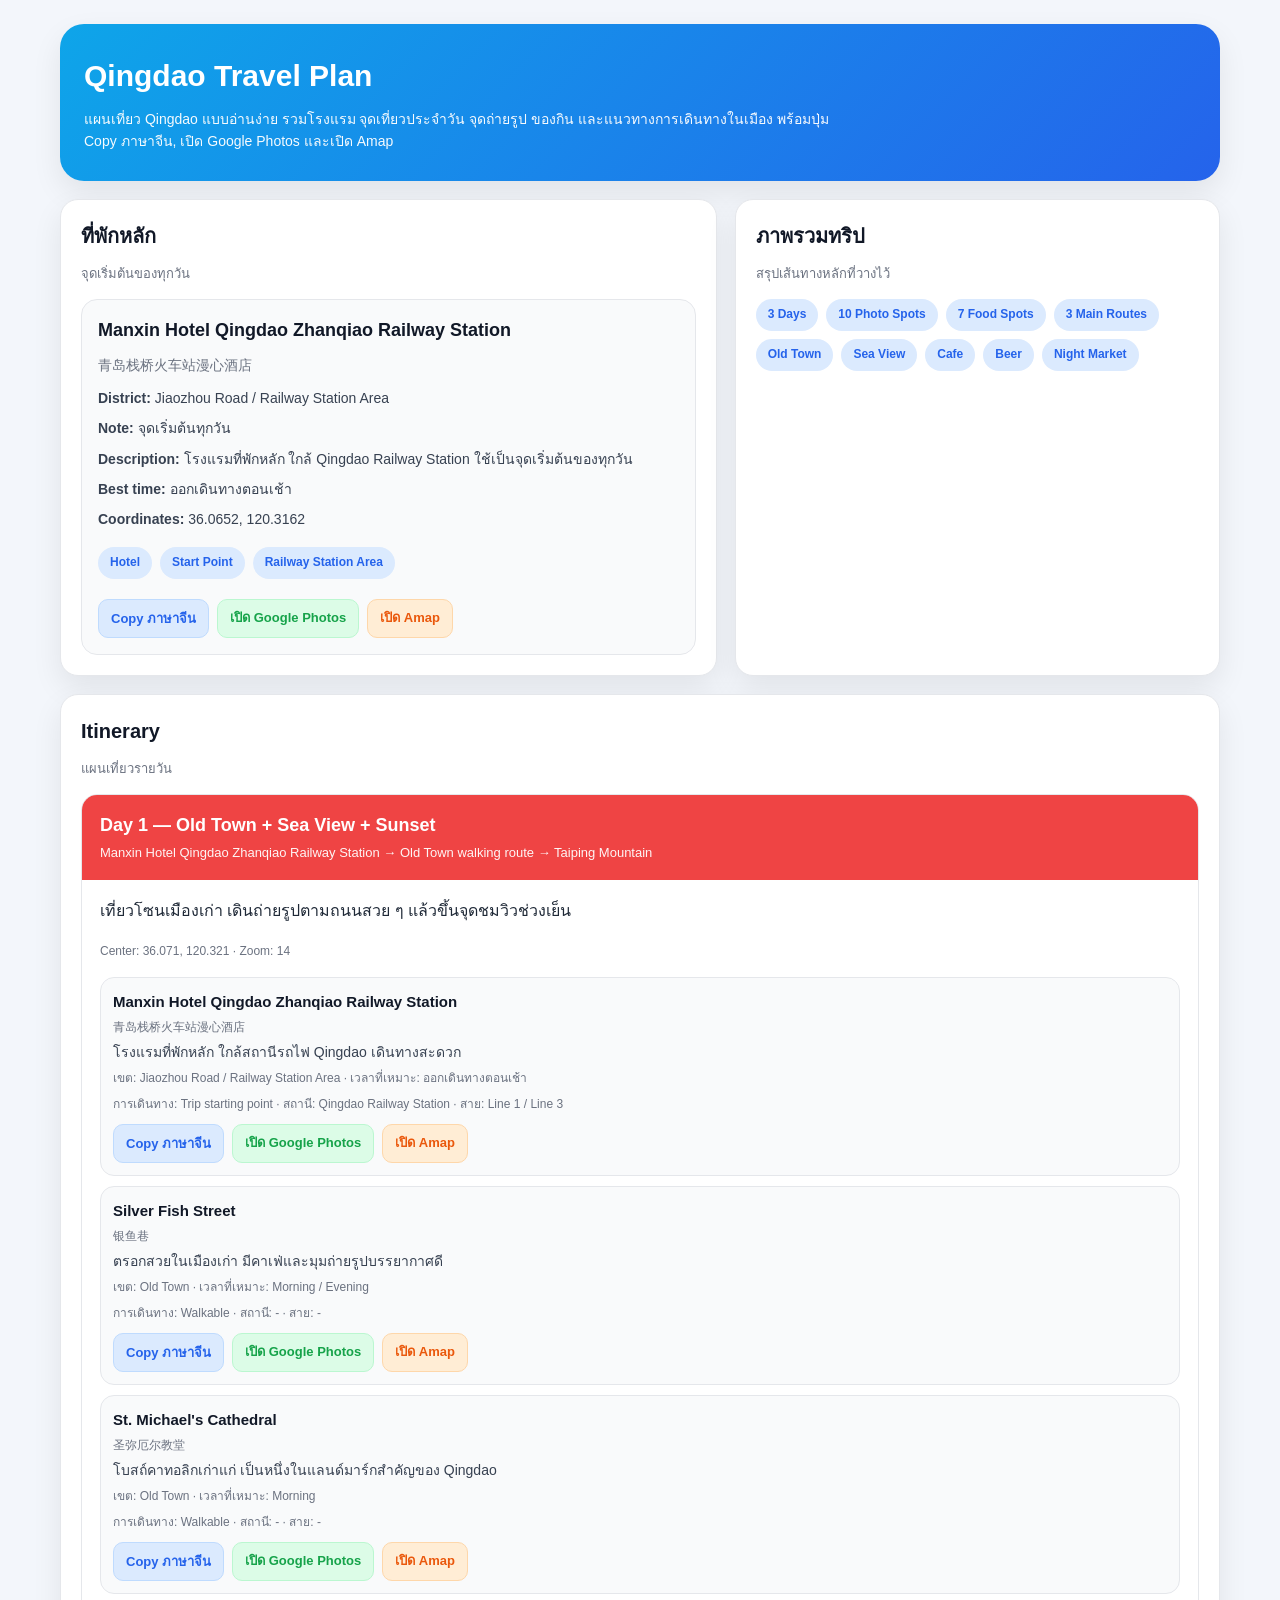
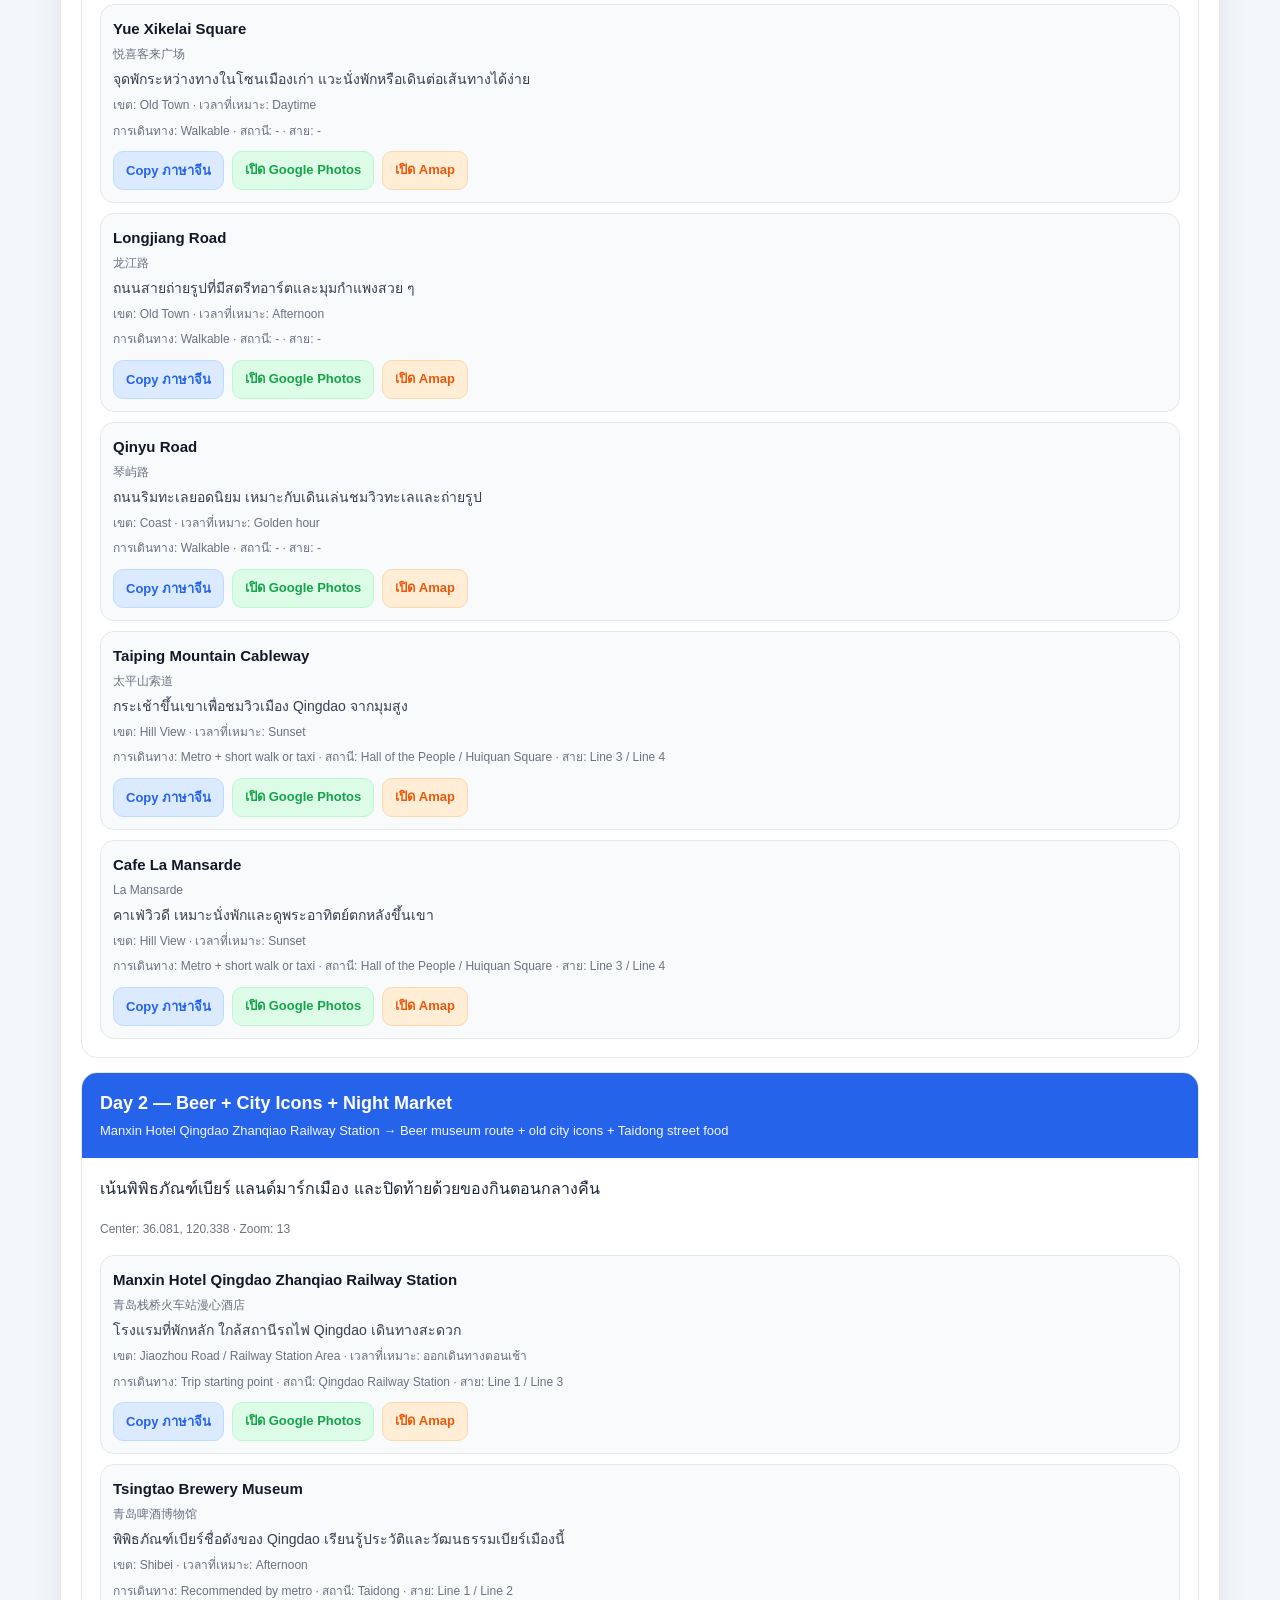
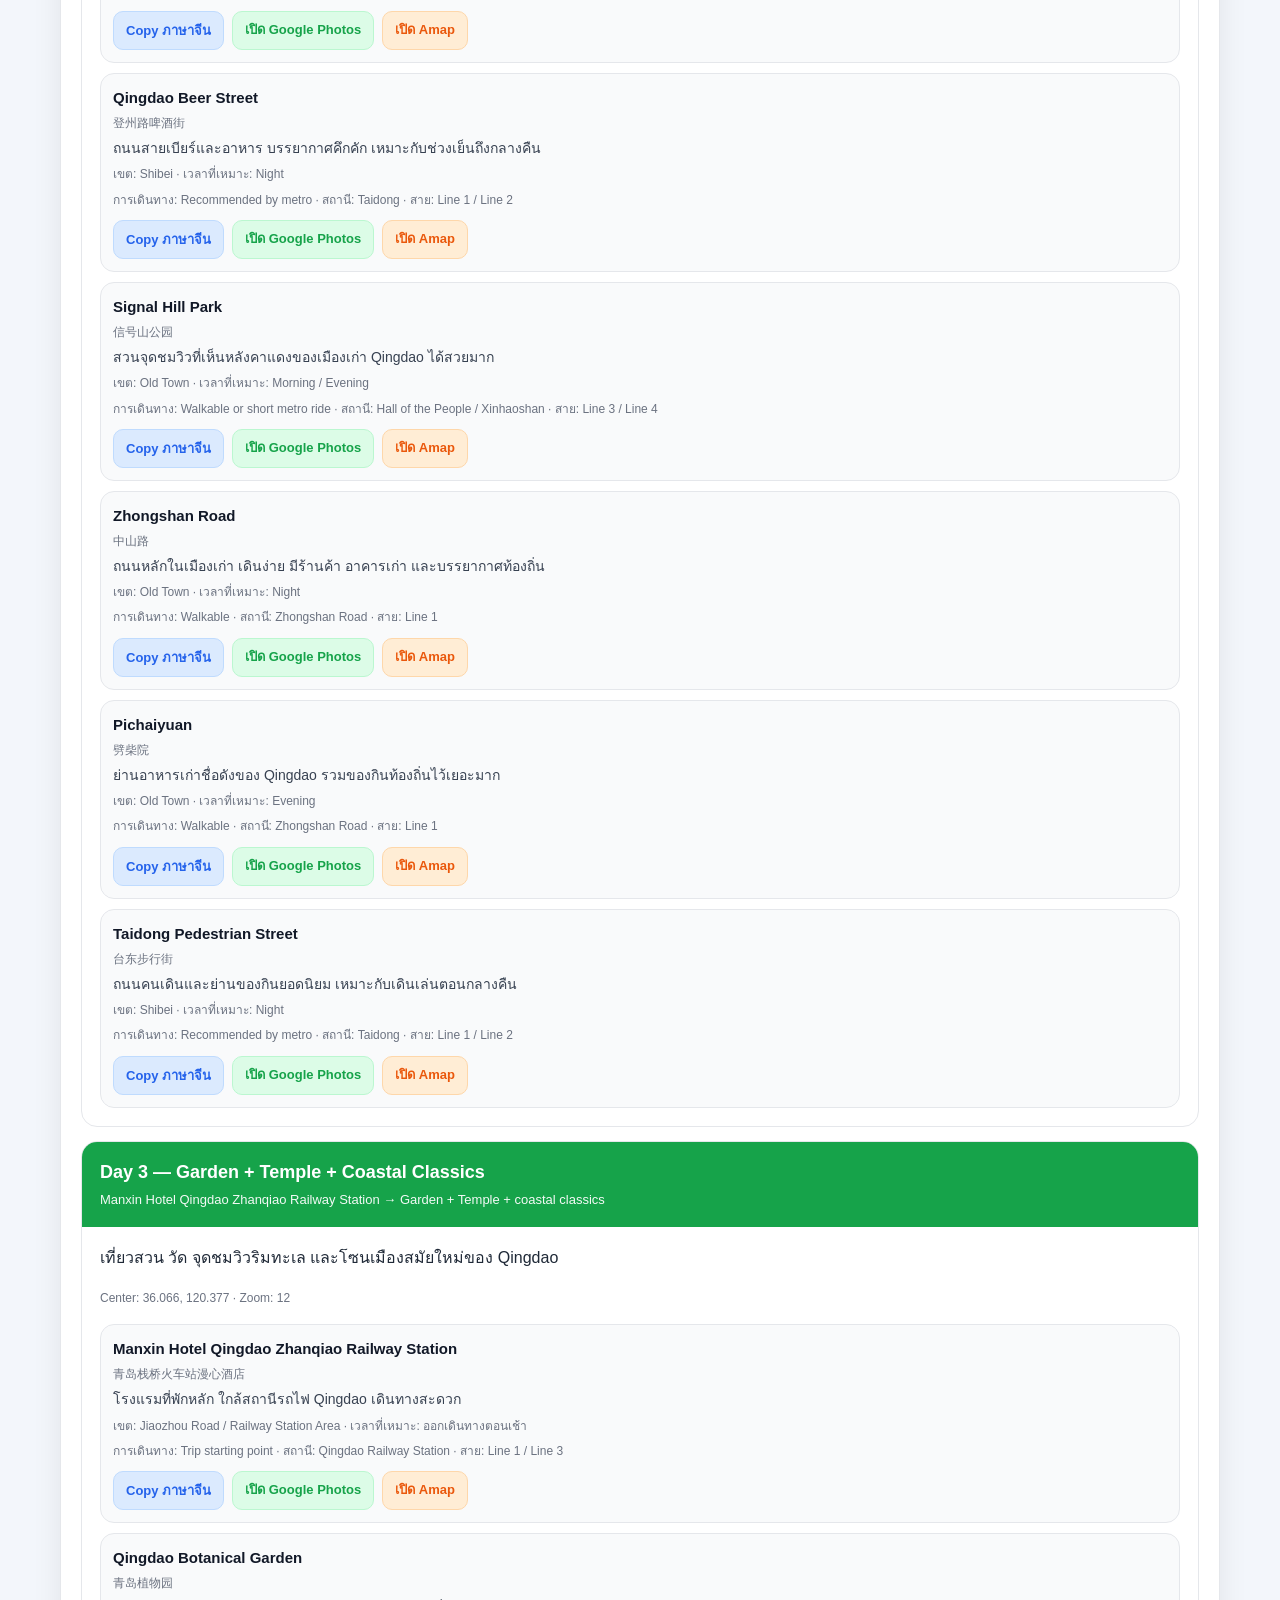
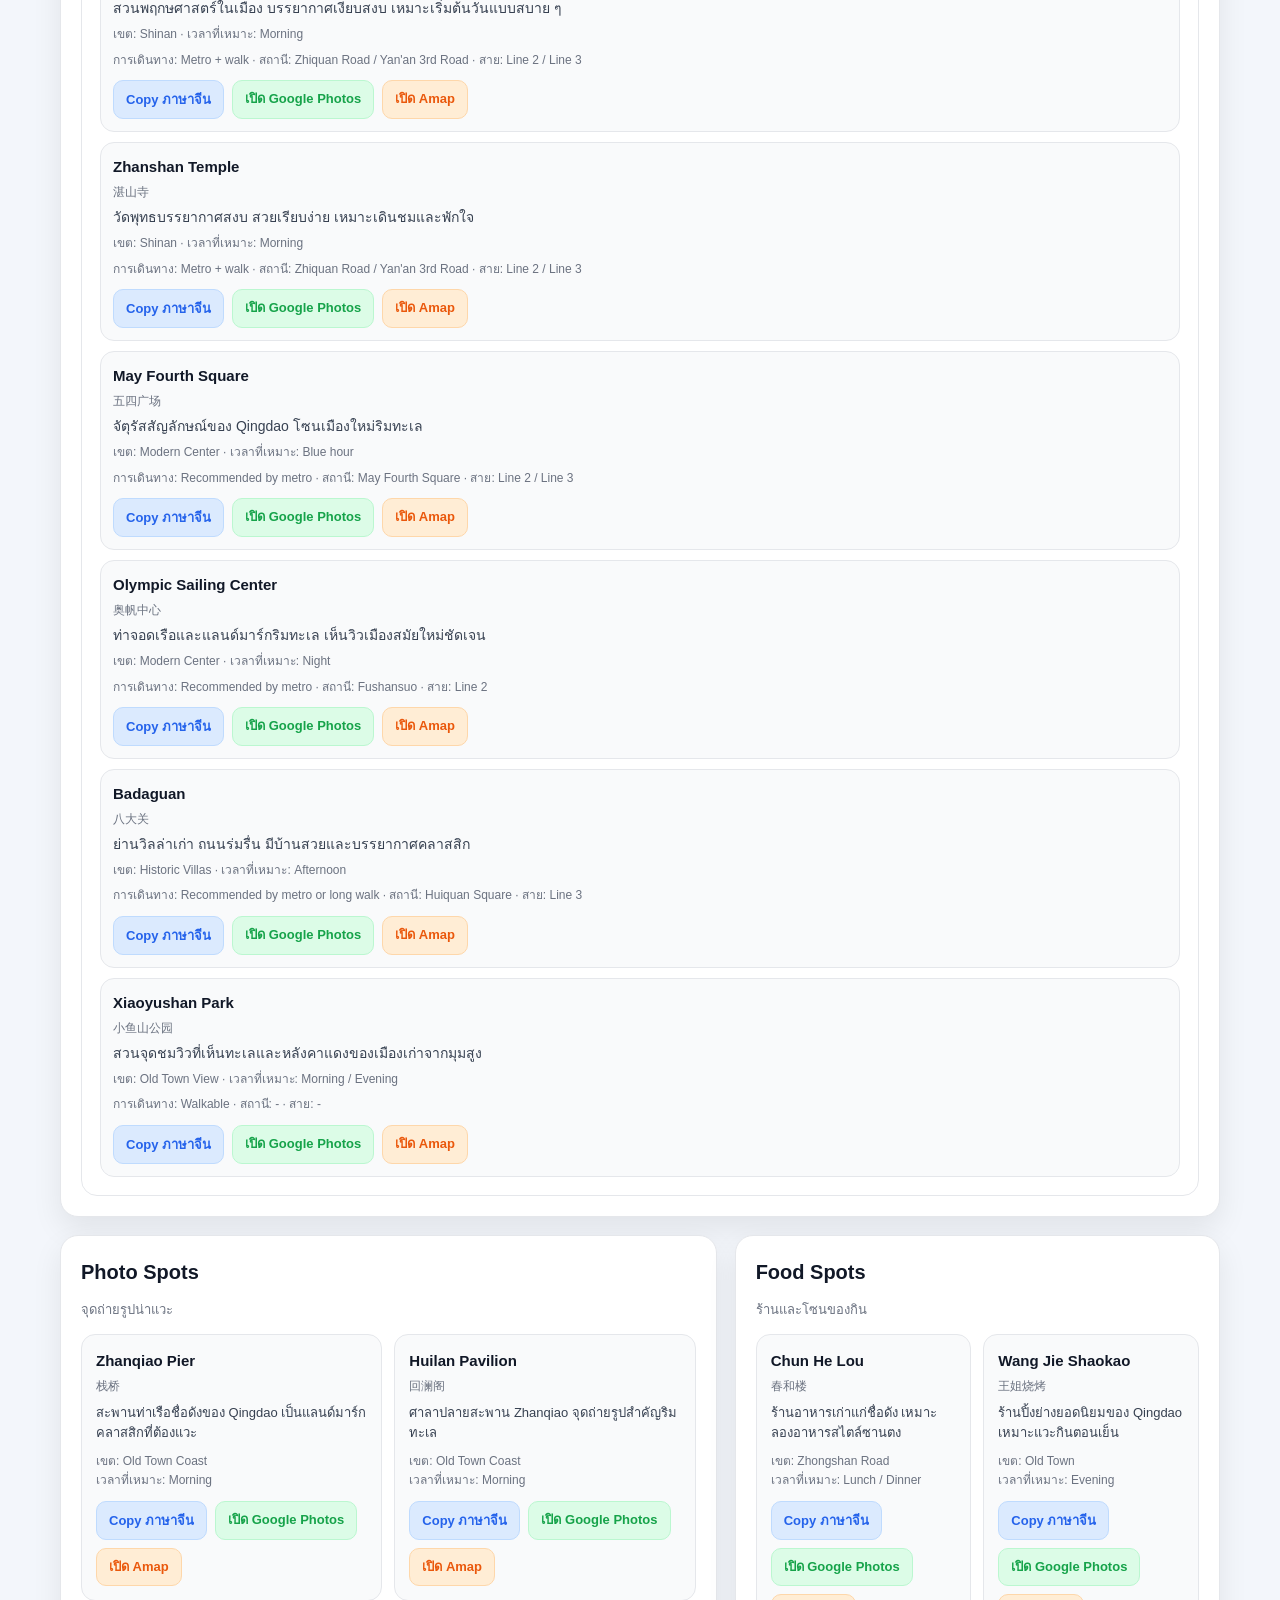
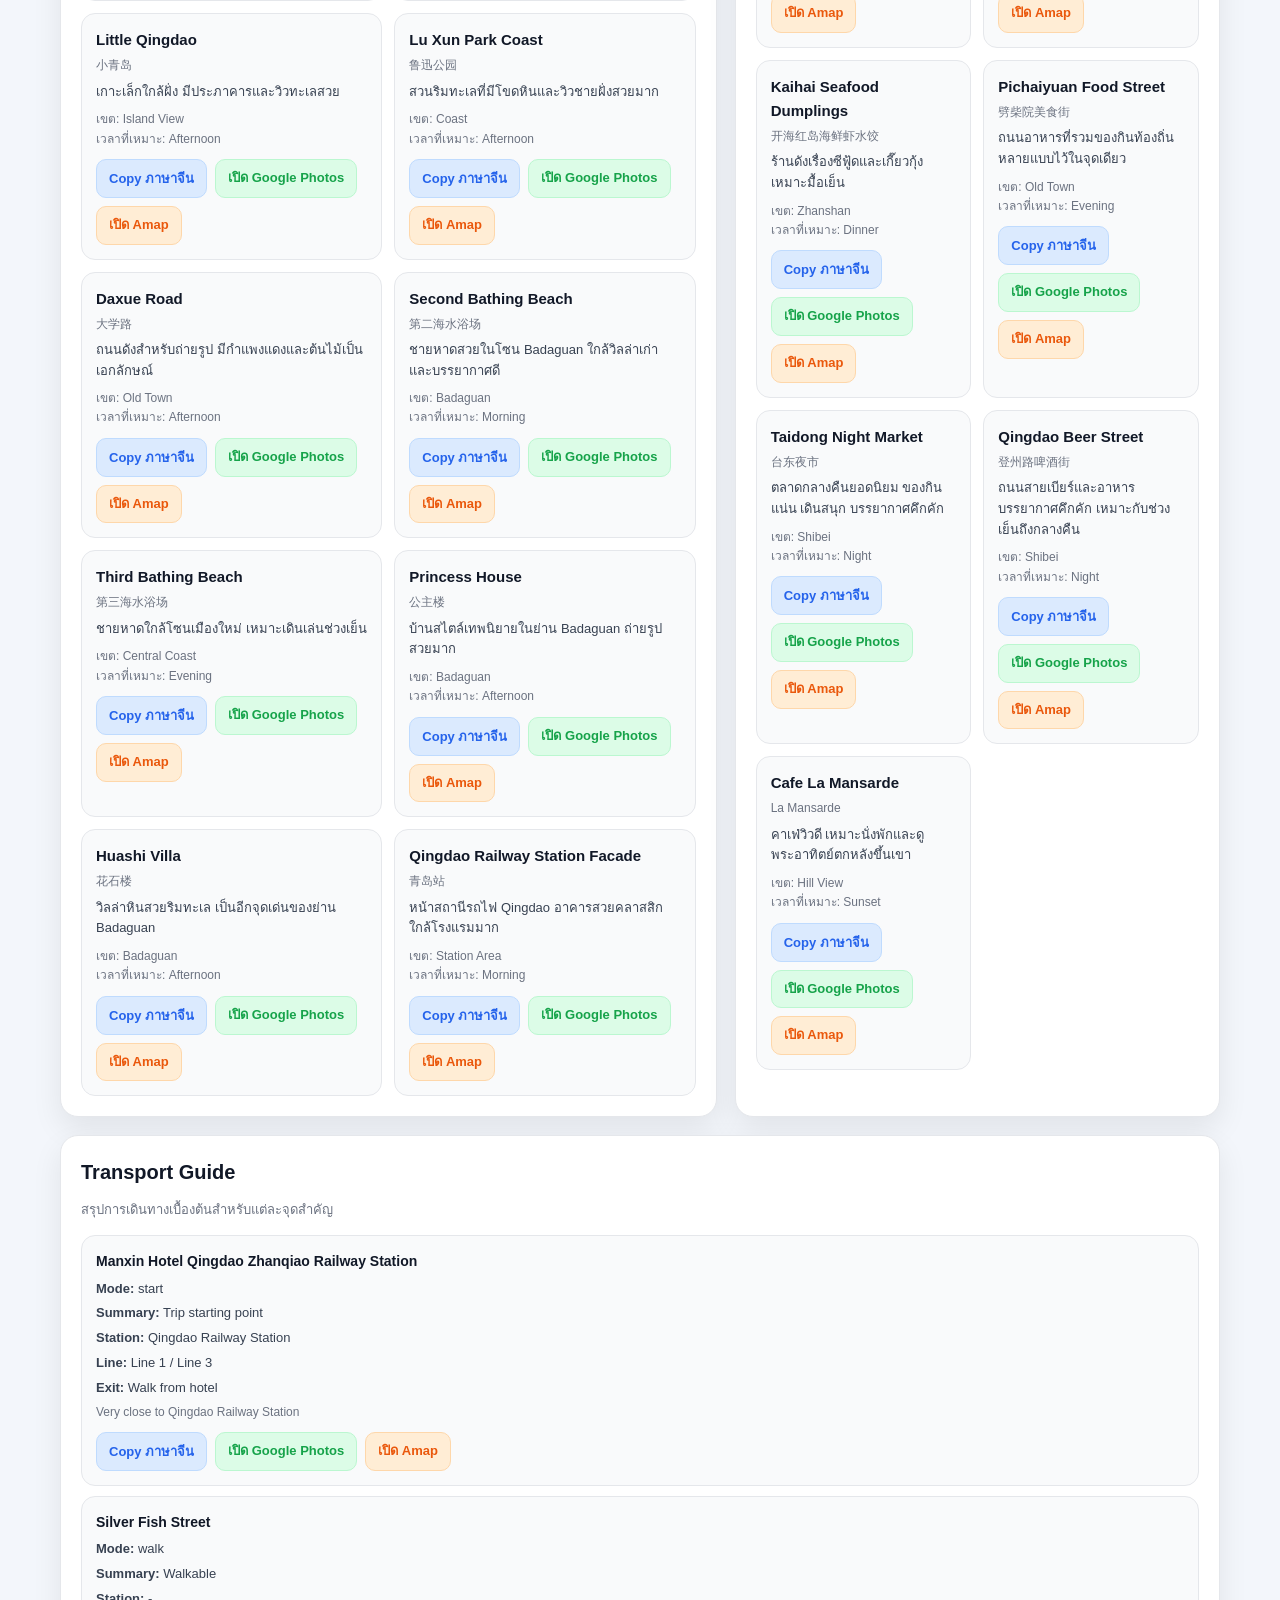
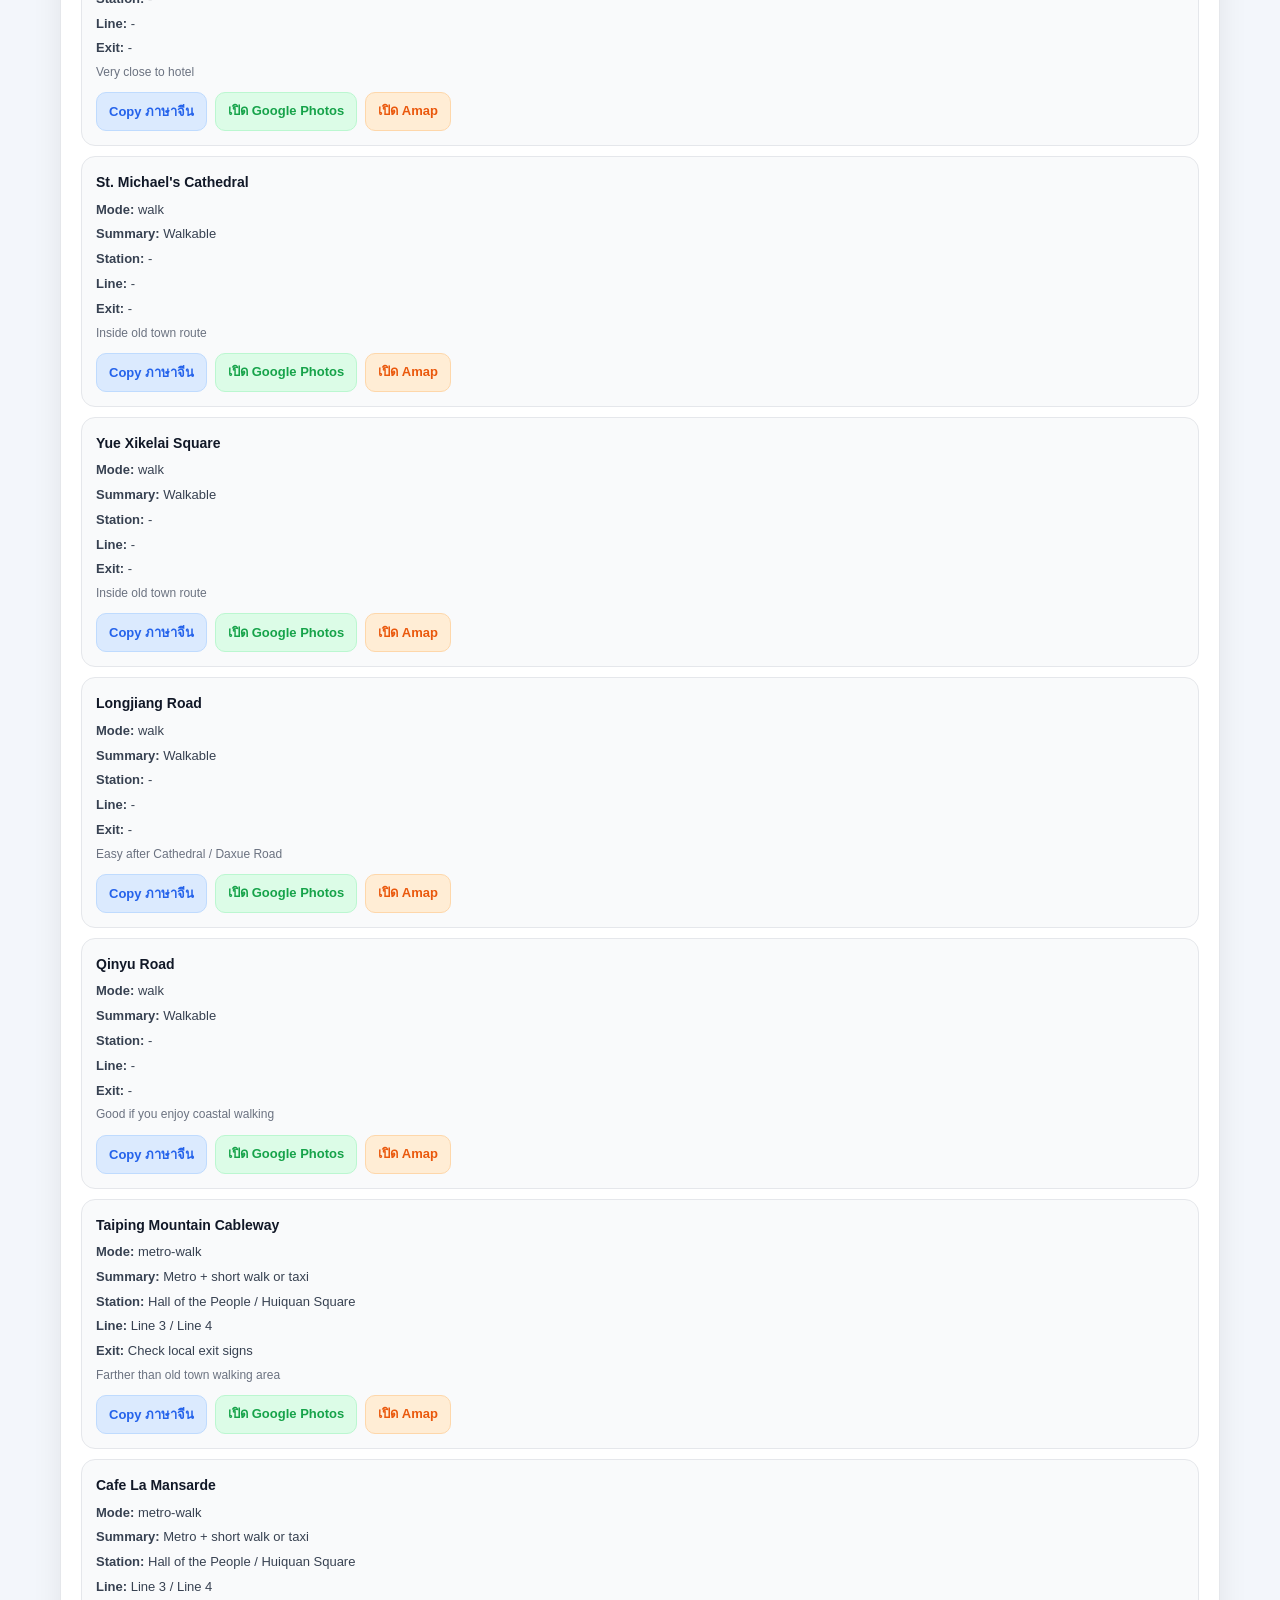
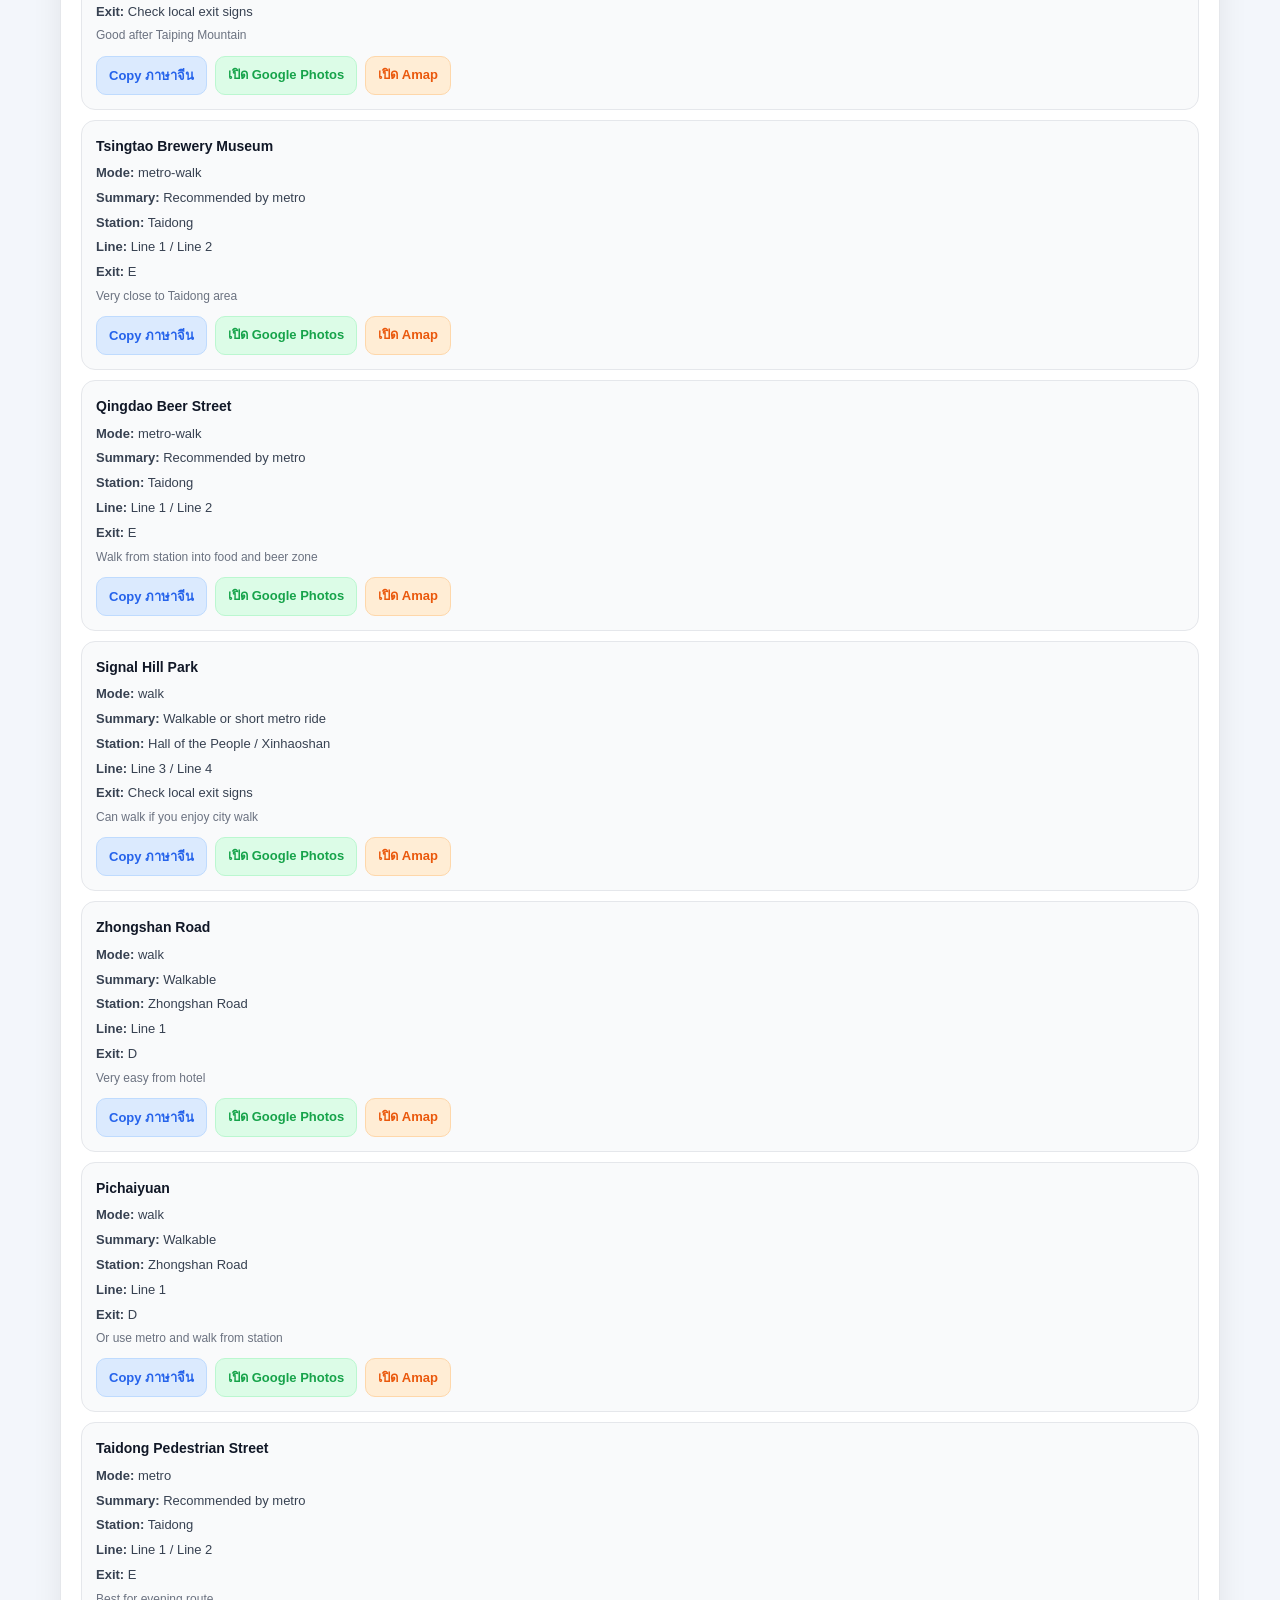
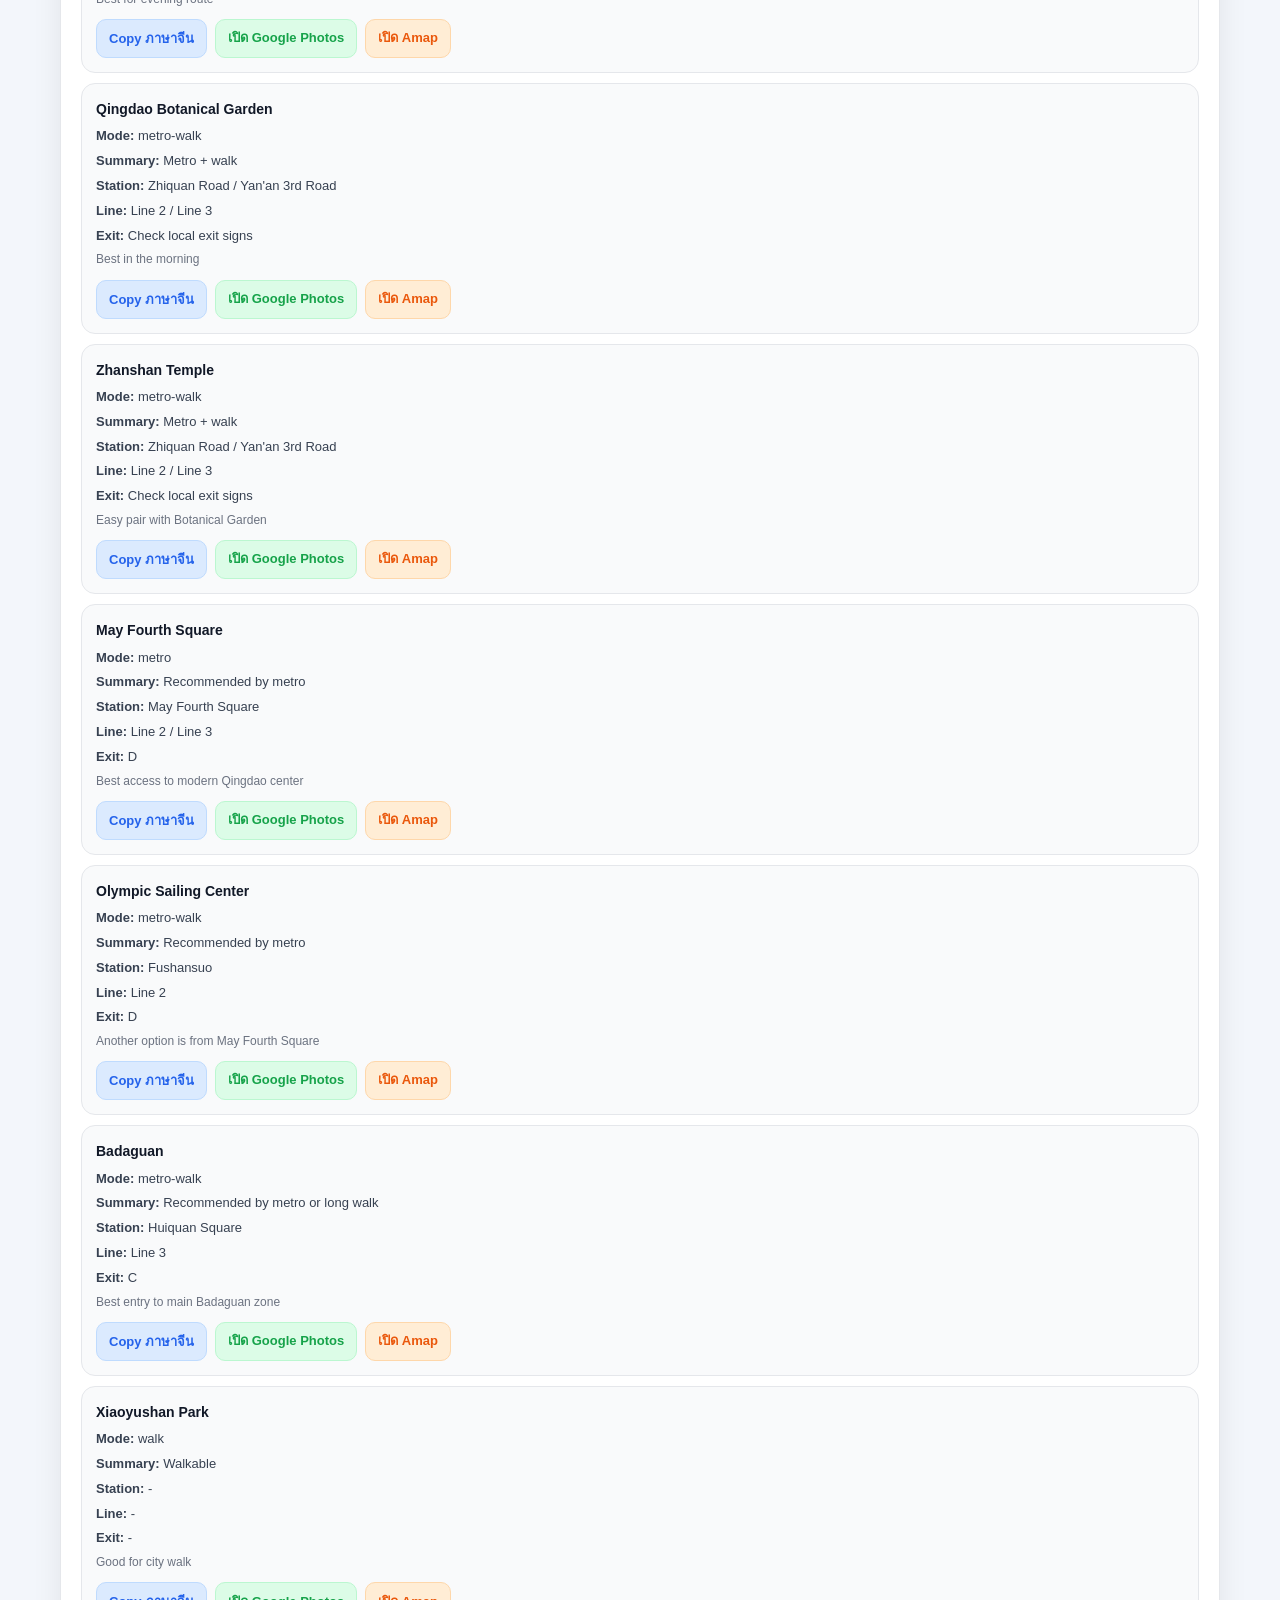
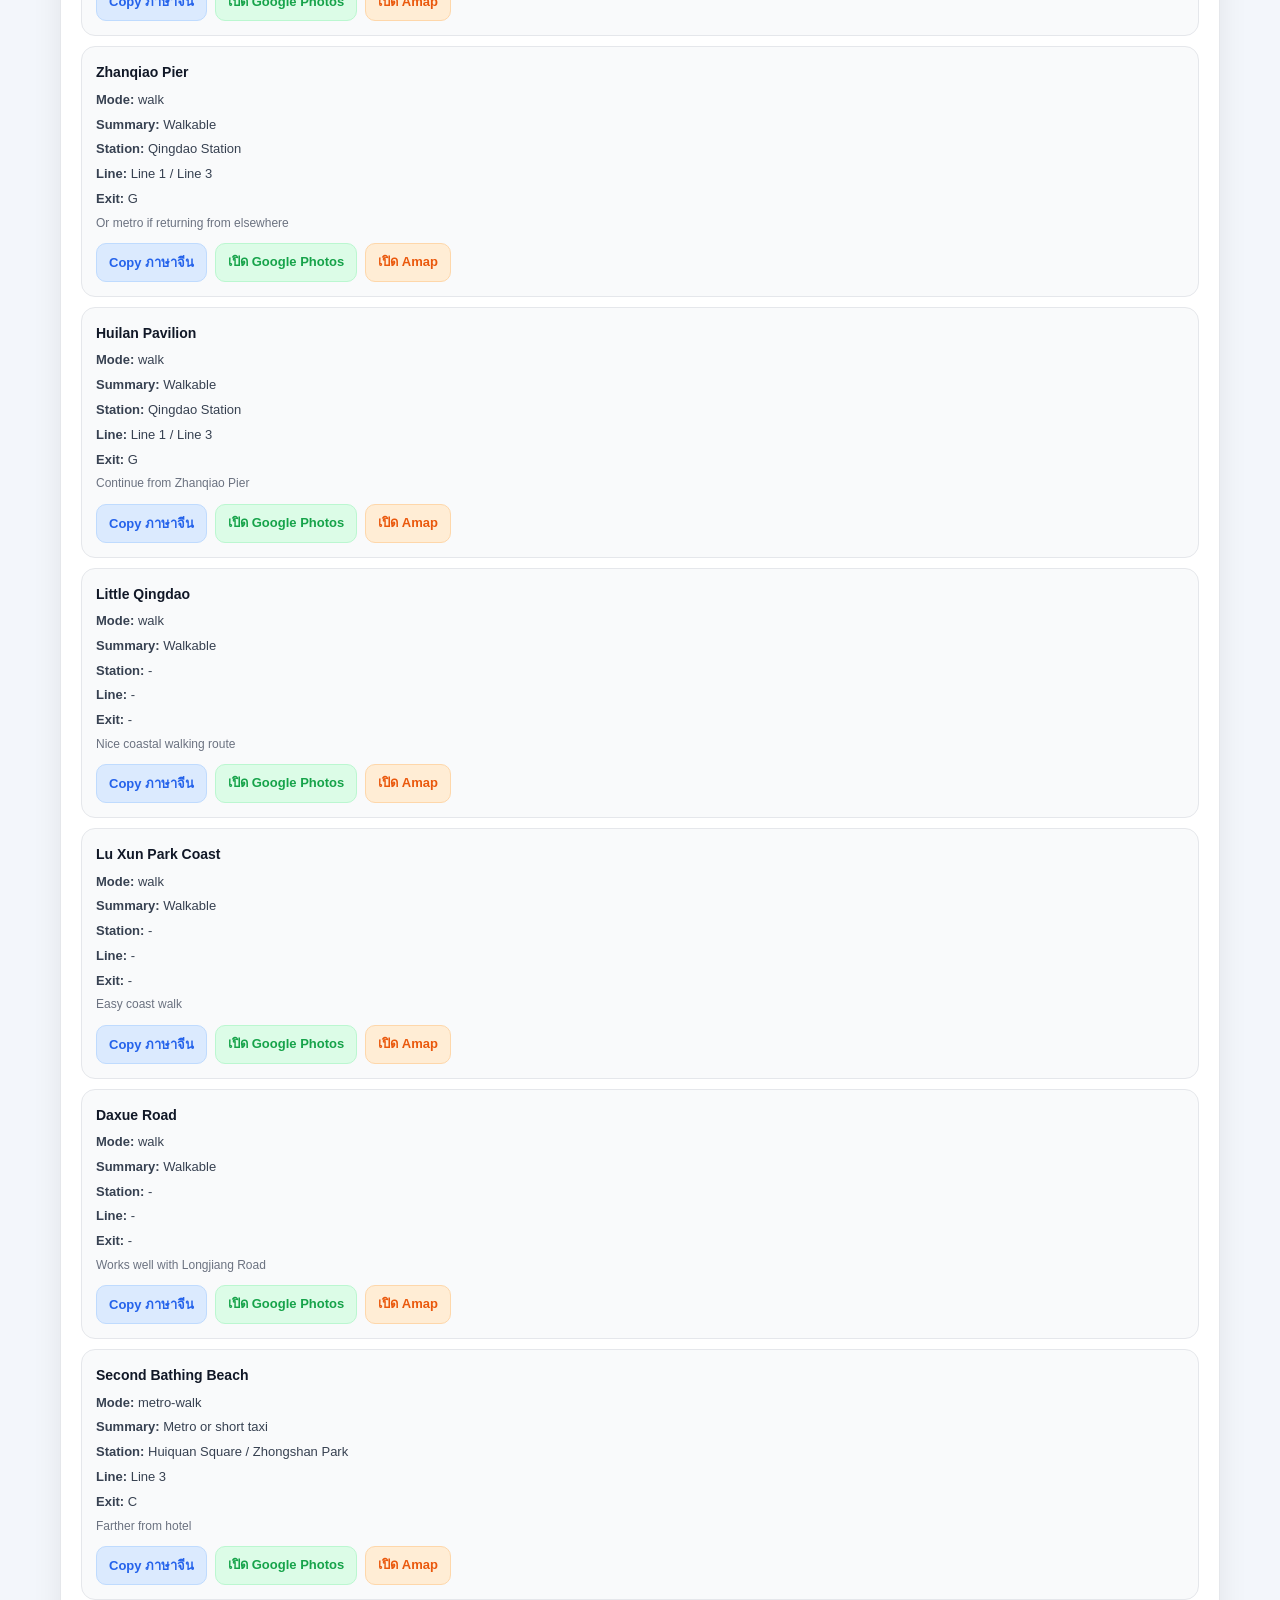
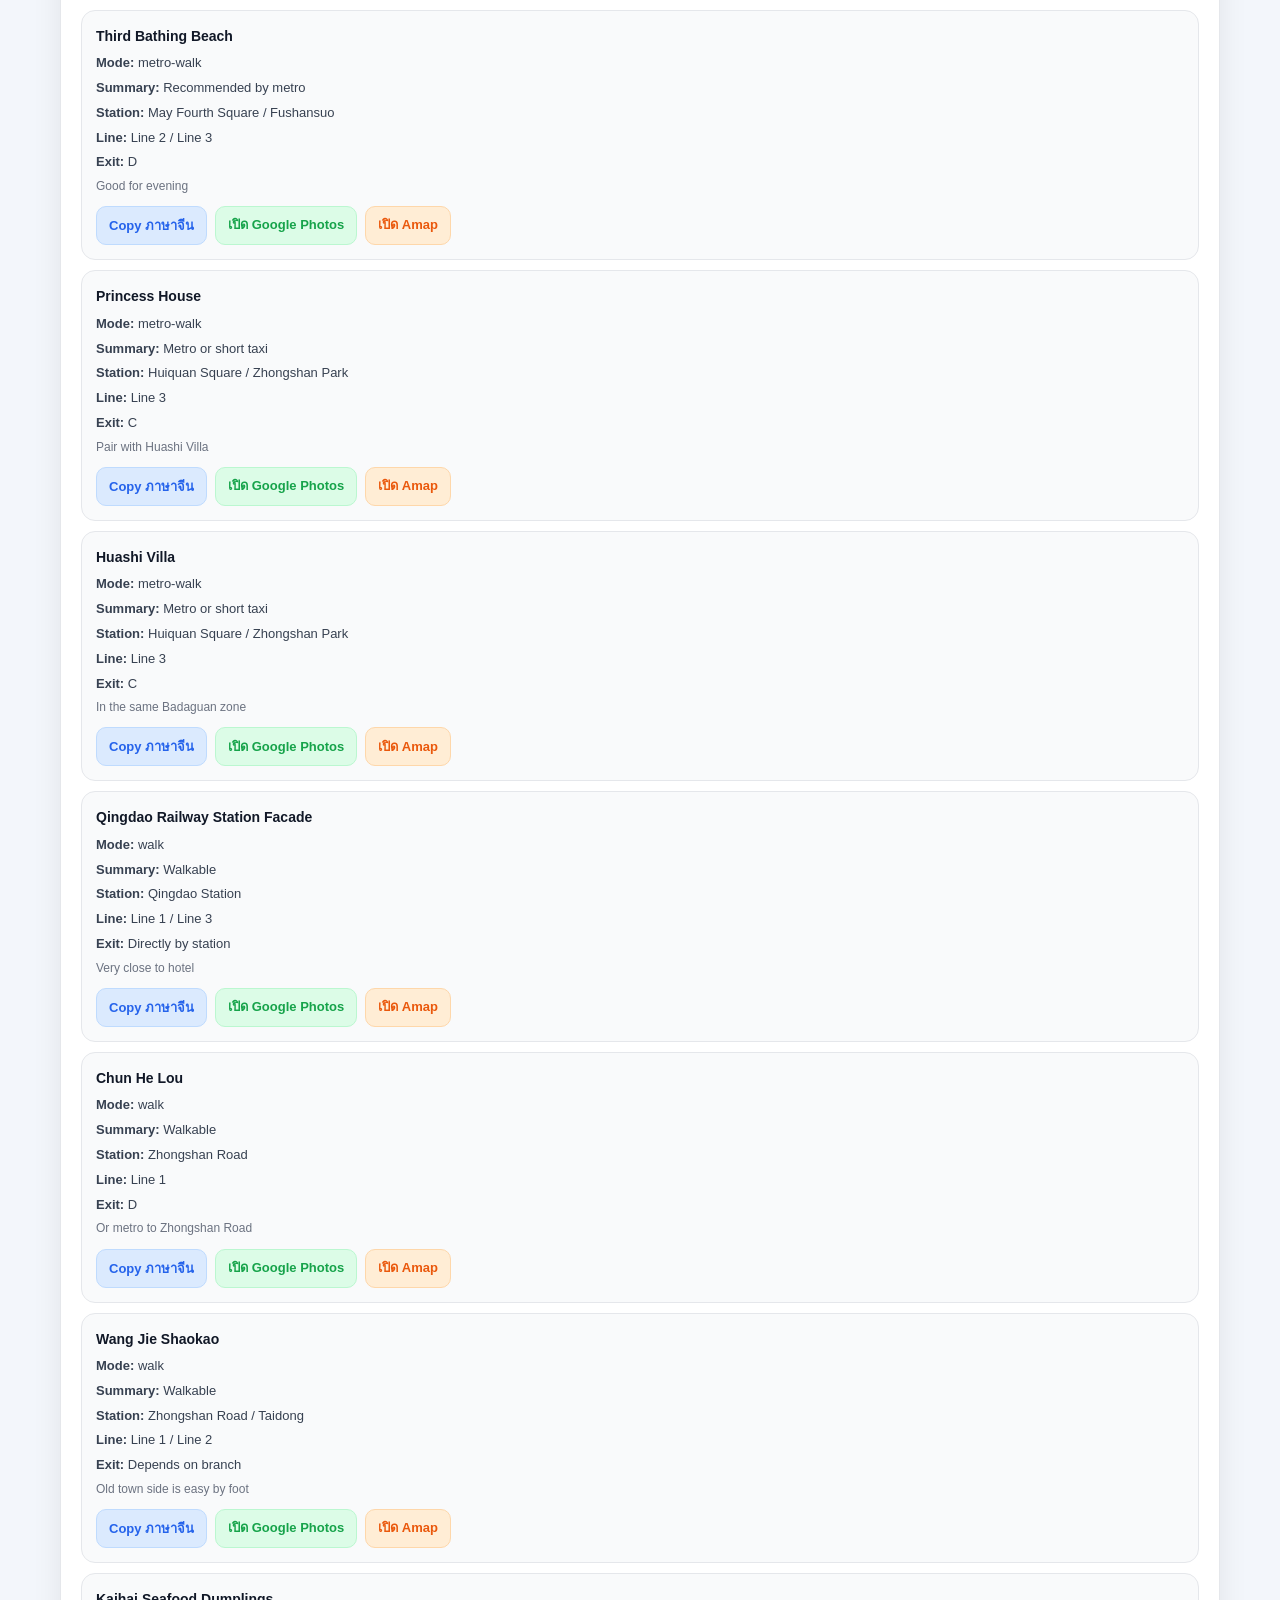
==== app/index.html @ 4e9df008 "travel" ====
<!DOCTYPE html>
<html lang="th">
<head>
  <meta charset="UTF-8" />
  <meta name="viewport" content="width=device-width, initial-scale=1.0" />
  <title>Qingdao Travel Plan</title>
  <style>
    * {
      box-sizing: border-box;
      margin: 0;
      padding: 0;
      font-family: Arial, Helvetica, sans-serif;
    }

    :root {
      --bg: #f3f6fb;
      --card: #ffffff;
      --text: #1f2937;
      --muted: #6b7280;
      --line: #e5e7eb;
      --blue: #2563eb;
      --blue-soft: #dbeafe;
      --green: #16a34a;
      --green-soft: #dcfce7;
      --orange: #ea580c;
      --orange-soft: #ffedd5;
      --red-soft: #fee2e2;
      --yellow-soft: #fef3c7;
      --shadow: 0 12px 30px rgba(0, 0, 0, 0.08);
      --radius: 18px;
    }

    body {
      background: var(--bg);
      color: var(--text);
      padding: 24px;
      line-height: 1.6;
    }

    .container {
      max-width: 1160px;
      margin: 0 auto;
      display: grid;
      gap: 18px;
    }

    .hero {
      background: linear-gradient(135deg, #0ea5e9, #2563eb);
      color: #ffffff;
      border-radius: 24px;
      padding: 28px 24px;
      box-shadow: var(--shadow);
    }

    .hero h1 {
      font-size: 30px;
      margin-bottom: 8px;
    }

    .hero p {
      font-size: 14px;
      opacity: 0.96;
      max-width: 760px;
    }

    .grid {
      display: grid;
      grid-template-columns: 1.15fr 0.85fr;
      gap: 18px;
    }

    .card {
      background: var(--card);
      border: 1px solid var(--line);
      border-radius: var(--radius);
      box-shadow: var(--shadow);
      overflow: hidden;
    }

    .card-body {
      padding: 20px;
    }

    .section-title {
      font-size: 20px;
      margin-bottom: 12px;
      color: #111827;
    }

    .section-subtitle {
      font-size: 13px;
      color: var(--muted);
      margin-bottom: 14px;
    }

    .hotel-box {
      display: grid;
      gap: 10px;
      background: #f9fafb;
      border: 1px solid var(--line);
      border-radius: 16px;
      padding: 16px;
    }

    .hotel-box h3 {
      font-size: 18px;
      color: #111827;
    }

    .hotel-zh {
      font-size: 14px;
      color: var(--muted);
    }

    .hotel-meta {
      display: grid;
      gap: 8px;
      font-size: 14px;
      color: #374151;
    }

    .tag-row {
      display: flex;
      flex-wrap: wrap;
      gap: 8px;
      margin-top: 6px;
    }

    .tag {
      display: inline-flex;
      align-items: center;
      min-height: 32px;
      padding: 6px 12px;
      font-size: 12px;
      font-weight: 700;
      border-radius: 999px;
      background: var(--blue-soft);
      color: var(--blue);
    }

    .timeline {
      display: grid;
      gap: 14px;
    }

    .day-card {
      border: 1px solid var(--line);
      border-radius: 16px;
      overflow: hidden;
      background: #ffffff;
    }

    .day-head {
      padding: 16px 18px;
      color: #ffffff;
    }

    .day-head h3 {
      font-size: 18px;
      margin-bottom: 4px;
    }

    .day-head p {
      font-size: 13px;
      opacity: 0.95;
    }

    .day-body {
      padding: 18px;
      display: grid;
      gap: 12px;
    }

    .point-list {
      display: grid;
      gap: 10px;
      margin-top: 4px;
    }

    .point-item {
      border: 1px solid var(--line);
      background: #f9fafb;
      border-radius: 14px;
      padding: 12px;
    }

    .point-item strong {
      display: block;
      font-size: 15px;
      color: #111827;
      margin-bottom: 4px;
    }

    .point-item small {
      display: block;
      color: var(--muted);
      font-size: 12px;
      margin-bottom: 4px;
    }

    .point-item p {
      font-size: 14px;
      color: #374151;
    }

    .meta-line {
      font-size: 12px;
      color: var(--muted);
      margin-top: 6px;
    }

    .action-row {
      display: flex;
      flex-wrap: wrap;
      gap: 8px;
      margin-top: 10px;
    }

    .btn {
      display: inline-flex;
      align-items: center;
      justify-content: center;
      min-height: 36px;
      padding: 8px 12px;
      border-radius: 10px;
      font-size: 13px;
      font-weight: 700;
      text-decoration: none;
      border: 1px solid transparent;
      cursor: pointer;
      transition: 0.2s ease;
      background: #ffffff;
      color: #111827;
    }

    .btn:hover {
      transform: translateY(-1px);
    }

    .btn-copy {
      background: var(--blue-soft);
      color: var(--blue);
      border-color: #bfdbfe;
    }

    .btn-photo {
      background: var(--green-soft);
      color: var(--green);
      border-color: #bbf7d0;
    }

    .btn-map {
      background: var(--orange-soft);
      color: var(--orange);
      border-color: #fed7aa;
    }

    .list-grid {
      display: grid;
      grid-template-columns: repeat(2, 1fr);
      gap: 12px;
    }

    .mini-card {
      border: 1px solid var(--line);
      border-radius: 14px;
      background: #f9fafb;
      padding: 14px;
    }

    .mini-card h4 {
      font-size: 15px;
      margin-bottom: 4px;
      color: #111827;
    }

    .mini-card .zh {
      color: var(--muted);
      font-size: 12px;
      margin-bottom: 6px;
    }

    .mini-card p {
      font-size: 13px;
      color: #374151;
      margin-bottom: 8px;
    }

    .mini-meta {
      font-size: 12px;
      color: var(--muted);
    }

    .transport-list {
      display: grid;
      gap: 10px;
    }

    .transport-item {
      border: 1px solid var(--line);
      border-radius: 14px;
      padding: 14px;
      background: #f9fafb;
    }

    .transport-item h4 {
      font-size: 14px;
      margin-bottom: 6px;
      color: #111827;
    }

    .transport-item p {
      font-size: 13px;
      color: #374151;
      margin-bottom: 4px;
    }

    .transport-item .transport-note {
      font-size: 12px;
      color: var(--muted);
    }

    .footer-note {
      color: var(--muted);
      font-size: 13px;
      text-align: center;
      padding: 8px 0 4px;
    }

    .toast {
      position: fixed;
      right: 20px;
      bottom: 20px;
      background: #111827;
      color: #ffffff;
      padding: 12px 16px;
      border-radius: 12px;
      font-size: 13px;
      box-shadow: var(--shadow);
      opacity: 0;
      pointer-events: none;
      transform: translateY(10px);
      transition: all 0.2s ease;
      z-index: 9999;
    }

    .toast.show {
      opacity: 1;
      transform: translateY(0);
    }

    @media (max-width: 900px) {
      .grid {
        grid-template-columns: 1fr;
      }
    }

    @media (max-width: 640px) {
      body {
        padding: 14px;
      }

      .hero {
        padding: 22px 18px;
      }

      .hero h1 {
        font-size: 24px;
      }

      .card-body {
        padding: 16px;
      }

      .list-grid {
        grid-template-columns: 1fr;
      }

      .action-row {
        flex-direction: column;
      }

      .btn {
        width: 100%;
      }
    }
  </style>
</head>
<body>
  <div class="container">
    <section class="hero">
      <h1>Qingdao Travel Plan</h1>
      <p>
        แผนเที่ยว Qingdao แบบอ่านง่าย รวมโรงแรม จุดเที่ยวประจำวัน จุดถ่ายรูป ของกิน
        และแนวทางการเดินทางในเมือง พร้อมปุ่ม Copy ภาษาจีน, เปิด Google Photos และเปิด Amap
      </p>
    </section>

    <div class="grid">
      <section class="card">
        <div class="card-body">
          <h2 class="section-title">ที่พักหลัก</h2>
          <p class="section-subtitle">จุดเริ่มต้นของทุกวัน</p>
          <div id="hotelCard" class="hotel-box"></div>
        </div>
      </section>

      <section class="card">
        <div class="card-body">
          <h2 class="section-title">ภาพรวมทริป</h2>
          <p class="section-subtitle">สรุปเส้นทางหลักที่วางไว้</p>
          <div class="tag-row" id="summaryTags"></div>
        </div>
      </section>
    </div>

    <section class="card">
      <div class="card-body">
        <h2 class="section-title">Itinerary</h2>
        <p class="section-subtitle">แผนเที่ยวรายวัน</p>
        <div id="itineraryList" class="timeline"></div>
      </div>
    </section>

    <div class="grid">
      <section class="card">
        <div class="card-body">
          <h2 class="section-title">Photo Spots</h2>
          <p class="section-subtitle">จุดถ่ายรูปน่าแวะ</p>
          <div id="photoList" class="list-grid"></div>
        </div>
      </section>

      <section class="card">
        <div class="card-body">
          <h2 class="section-title">Food Spots</h2>
          <p class="section-subtitle">ร้านและโซนของกิน</p>
          <div id="foodList" class="list-grid"></div>
        </div>
      </section>
    </div>

    <section class="card">
      <div class="card-body">
        <h2 class="section-title">Transport Guide</h2>
        <p class="section-subtitle">สรุปการเดินทางเบื้องต้นสำหรับแต่ละจุดสำคัญ</p>
        <div id="transportList" class="transport-list"></div>
      </div>
    </section>

    <div class="footer-note">
      ใช้งานไฟล์นี้ได้ทันที และสามารถแก้ไขข้อมูลใน <code>window.APP_DATA</code> เพื่ออัปเดตทั้งหน้าอัตโนมัติ
    </div>
  </div>

  <div id="toast" class="toast"></div>

  <script>
    window.APP_DATA = {
      hotel: {
        name: "Manxin Hotel Qingdao Zhanqiao Railway Station",
        zh: "青岛栈桥火车站漫心酒店",
        lat: 36.0652,
        lng: 120.3162,
        district: "Jiaozhou Road / Railway Station Area",
        note: "จุดเริ่มต้นทุกวัน",
        description: "โรงแรมที่พักหลัก ใกล้ Qingdao Railway Station ใช้เป็นจุดเริ่มต้นของทุกวัน",
        best: "ออกเดินทางตอนเช้า"
      },

      transportGuide: {
        "Manxin Hotel Qingdao Zhanqiao Railway Station": {
          mode: "start",
          summary: "Trip starting point",
          station: "Qingdao Railway Station",
          line: "Line 1 / Line 3",
          exit: "Walk from hotel",
          note: "Very close to Qingdao Railway Station"
        },

        "Silver Fish Street": {
          mode: "walk",
          summary: "Walkable",
          station: "-",
          line: "-",
          exit: "-",
          note: "Very close to hotel"
        },

        "St. Michael's Cathedral": {
          mode: "walk",
          summary: "Walkable",
          station: "-",
          line: "-",
          exit: "-",
          note: "Inside old town route"
        },

        "Yue Xikelai Square": {
          mode: "walk",
          summary: "Walkable",
          station: "-",
          line: "-",
          exit: "-",
          note: "Inside old town route"
        },

        "Longjiang Road": {
          mode: "walk",
          summary: "Walkable",
          station: "-",
          line: "-",
          exit: "-",
          note: "Easy after Cathedral / Daxue Road"
        },

        "Qinyu Road": {
          mode: "walk",
          summary: "Walkable",
          station: "-",
          line: "-",
          exit: "-",
          note: "Good if you enjoy coastal walking"
        },

        "Taiping Mountain Cableway": {
          mode: "metro-walk",
          summary: "Metro + short walk or taxi",
          station: "Hall of the People / Huiquan Square",
          line: "Line 3 / Line 4",
          exit: "Check local exit signs",
          note: "Farther than old town walking area"
        },

        "Cafe La Mansarde": {
          mode: "metro-walk",
          summary: "Metro + short walk or taxi",
          station: "Hall of the People / Huiquan Square",
          line: "Line 3 / Line 4",
          exit: "Check local exit signs",
          note: "Good after Taiping Mountain"
        },

        "Tsingtao Brewery Museum": {
          mode: "metro-walk",
          summary: "Recommended by metro",
          station: "Taidong",
          line: "Line 1 / Line 2",
          exit: "E",
          note: "Very close to Taidong area"
        },

        "Qingdao Beer Street": {
          mode: "metro-walk",
          summary: "Recommended by metro",
          station: "Taidong",
          line: "Line 1 / Line 2",
          exit: "E",
          note: "Walk from station into food and beer zone"
        },

        "Signal Hill Park": {
          mode: "walk",
          summary: "Walkable or short metro ride",
          station: "Hall of the People / Xinhaoshan",
          line: "Line 3 / Line 4",
          exit: "Check local exit signs",
          note: "Can walk if you enjoy city walk"
        },

        "Zhongshan Road": {
          mode: "walk",
          summary: "Walkable",
          station: "Zhongshan Road",
          line: "Line 1",
          exit: "D",
          note: "Very easy from hotel"
        },

        "Pichaiyuan": {
          mode: "walk",
          summary: "Walkable",
          station: "Zhongshan Road",
          line: "Line 1",
          exit: "D",
          note: "Or use metro and walk from station"
        },

        "Taidong Pedestrian Street": {
          mode: "metro",
          summary: "Recommended by metro",
          station: "Taidong",
          line: "Line 1 / Line 2",
          exit: "E",
          note: "Best for evening route"
        },

        "Qingdao Botanical Garden": {
          mode: "metro-walk",
          summary: "Metro + walk",
          station: "Zhiquan Road / Yan'an 3rd Road",
          line: "Line 2 / Line 3",
          exit: "Check local exit signs",
          note: "Best in the morning"
        },

        "Zhanshan Temple": {
          mode: "metro-walk",
          summary: "Metro + walk",
          station: "Zhiquan Road / Yan'an 3rd Road",
          line: "Line 2 / Line 3",
          exit: "Check local exit signs",
          note: "Easy pair with Botanical Garden"
        },

        "May Fourth Square": {
          mode: "metro",
          summary: "Recommended by metro",
          station: "May Fourth Square",
          line: "Line 2 / Line 3",
          exit: "D",
          note: "Best access to modern Qingdao center"
        },

        "Olympic Sailing Center": {
          mode: "metro-walk",
          summary: "Recommended by metro",
          station: "Fushansuo",
          line: "Line 2",
          exit: "D",
          note: "Another option is from May Fourth Square"
        },

        "Badaguan": {
          mode: "metro-walk",
          summary: "Recommended by metro or long walk",
          station: "Huiquan Square",
          line: "Line 3",
          exit: "C",
          note: "Best entry to main Badaguan zone"
        },

        "Xiaoyushan Park": {
          mode: "walk",
          summary: "Walkable",
          station: "-",
          line: "-",
          exit: "-",
          note: "Good for city walk"
        },

        "Zhanqiao Pier": {
          mode: "walk",
          summary: "Walkable",
          station: "Qingdao Station",
          line: "Line 1 / Line 3",
          exit: "G",
          note: "Or metro if returning from elsewhere"
        },

        "Huilan Pavilion": {
          mode: "walk",
          summary: "Walkable",
          station: "Qingdao Station",
          line: "Line 1 / Line 3",
          exit: "G",
          note: "Continue from Zhanqiao Pier"
        },

        "Little Qingdao": {
          mode: "walk",
          summary: "Walkable",
          station: "-",
          line: "-",
          exit: "-",
          note: "Nice coastal walking route"
        },

        "Lu Xun Park Coast": {
          mode: "walk",
          summary: "Walkable",
          station: "-",
          line: "-",
          exit: "-",
          note: "Easy coast walk"
        },

        "Daxue Road": {
          mode: "walk",
          summary: "Walkable",
          station: "-",
          line: "-",
          exit: "-",
          note: "Works well with Longjiang Road"
        },

        "Second Bathing Beach": {
          mode: "metro-walk",
          summary: "Metro or short taxi",
          station: "Huiquan Square / Zhongshan Park",
          line: "Line 3",
          exit: "C",
          note: "Farther from hotel"
        },

        "Third Bathing Beach": {
          mode: "metro-walk",
          summary: "Recommended by metro",
          station: "May Fourth Square / Fushansuo",
          line: "Line 2 / Line 3",
          exit: "D",
          note: "Good for evening"
        },

        "Princess House": {
          mode: "metro-walk",
          summary: "Metro or short taxi",
          station: "Huiquan Square / Zhongshan Park",
          line: "Line 3",
          exit: "C",
          note: "Pair with Huashi Villa"
        },

        "Huashi Villa": {
          mode: "metro-walk",
          summary: "Metro or short taxi",
          station: "Huiquan Square / Zhongshan Park",
          line: "Line 3",
          exit: "C",
          note: "In the same Badaguan zone"
        },

        "Qingdao Railway Station Facade": {
          mode: "walk",
          summary: "Walkable",
          station: "Qingdao Station",
          line: "Line 1 / Line 3",
          exit: "Directly by station",
          note: "Very close to hotel"
        },

        "Chun He Lou": {
          mode: "walk",
          summary: "Walkable",
          station: "Zhongshan Road",
          line: "Line 1",
          exit: "D",
          note: "Or metro to Zhongshan Road"
        },

        "Wang Jie Shaokao": {
          mode: "walk",
          summary: "Walkable",
          station: "Zhongshan Road / Taidong",
          line: "Line 1 / Line 2",
          exit: "Depends on branch",
          note: "Old town side is easy by foot"
        },

        "Kaihai Seafood Dumplings": {
          mode: "metro-walk",
          summary: "Recommended by metro",
          station: "Zhiquan Road / Yan'an 3rd Road",
          line: "Line 2 / Line 3",
          exit: "Check local exit signs",
          note: "Good after Day 3 route"
        },

        "Pichaiyuan Food Street": {
          mode: "walk",
          summary: "Walkable",
          station: "Zhongshan Road",
          line: "Line 1",
          exit: "D",
          note: "Many local snacks together"
        },

        "Taidong Night Market": {
          mode: "metro",
          summary: "Recommended by metro",
          station: "Taidong",
          line: "Line 1 / Line 2",
          exit: "E",
          note: "Best for night market"
        }
      },

      itineraries: [
        {
          id: "day1",
          title: "Day 1 — Old Town + Sea View + Sunset",
          subtitle: "Manxin Hotel Qingdao Zhanqiao Railway Station → Old Town walking route → Taiping Mountain",
          description: "เที่ยวโซนเมืองเก่า เดินถ่ายรูปตามถนนสวย ๆ แล้วขึ้นจุดชมวิวช่วงเย็น",
          color: "#ef4444",
          points: [
            "Manxin Hotel Qingdao Zhanqiao Railway Station",
            "Silver Fish Street",
            "St. Michael's Cathedral",
            "Yue Xikelai Square",
            "Longjiang Road",
            "Qinyu Road",
            "Taiping Mountain Cableway",
            "Cafe La Mansarde"
          ],
          center: [36.071, 120.321],
          zoom: 14
        },

        {
          id: "day2",
          title: "Day 2 — Beer + City Icons + Night Market",
          subtitle: "Manxin Hotel Qingdao Zhanqiao Railway Station → Beer museum route + old city icons + Taidong street food",
          description: "เน้นพิพิธภัณฑ์เบียร์ แลนด์มาร์กเมือง และปิดท้ายด้วยของกินตอนกลางคืน",
          color: "#2563eb",
          points: [
            "Manxin Hotel Qingdao Zhanqiao Railway Station",
            "Tsingtao Brewery Museum",
            "Qingdao Beer Street",
            "Signal Hill Park",
            "Zhongshan Road",
            "Pichaiyuan",
            "Taidong Pedestrian Street"
          ],
          center: [36.081, 120.338],
          zoom: 13
        },

        {
          id: "day3",
          title: "Day 3 — Garden + Temple + Coastal Classics",
          subtitle: "Manxin Hotel Qingdao Zhanqiao Railway Station → Garden + Temple + coastal classics",
          description: "เที่ยวสวน วัด จุดชมวิวริมทะเล และโซนเมืองสมัยใหม่ของ Qingdao",
          color: "#16a34a",
          points: [
            "Manxin Hotel Qingdao Zhanqiao Railway Station",
            "Qingdao Botanical Garden",
            "Zhanshan Temple",
            "May Fourth Square",
            "Olympic Sailing Center",
            "Badaguan",
            "Xiaoyushan Park"
          ],
          center: [36.066, 120.377],
          zoom: 12
        }
      ],

      places: [
        {
          name: "Manxin Hotel Qingdao Zhanqiao Railway Station",
          zh: "青岛栈桥火车站漫心酒店",
          cat: "hotel",
          day: "hotel",
          lat: 36.0652,
          lng: 120.3162,
          district: "Jiaozhou Road / Railway Station Area",
          note: "จุดเริ่มต้นทุกวัน",
          description: "โรงแรมที่พักหลัก ใกล้สถานีรถไฟ Qingdao เดินทางสะดวก",
          best: "ออกเดินทางตอนเช้า"
        },

        {
          name: "Silver Fish Street",
          zh: "银鱼巷",
          cat: "photo",
          day: "day1",
          lat: 36.0641,
          lng: 120.3202,
          district: "Old Town",
          note: "Beautiful lane with cafes",
          description: "ตรอกสวยในเมืองเก่า มีคาเฟ่และมุมถ่ายรูปบรรยากาศดี",
          best: "Morning / Evening"
        },

        {
          name: "St. Michael's Cathedral",
          zh: "圣弥厄尔教堂",
          cat: "photo",
          day: "day1",
          lat: 36.06797,
          lng: 120.31561,
          district: "Old Town",
          note: "Historic cathedral",
          description: "โบสถ์คาทอลิกเก่าแก่ เป็นหนึ่งในแลนด์มาร์กสำคัญของ Qingdao",
          best: "Morning"
        },

        {
          name: "Yue Xikelai Square",
          zh: "悦喜客来广场",
          cat: "route",
          day: "day1",
          lat: 36.0685,
          lng: 120.3194,
          district: "Old Town",
          note: "Mid-route break point",
          description: "จุดพักระหว่างทางในโซนเมืองเก่า แวะนั่งพักหรือเดินต่อเส้นทางได้ง่าย",
          best: "Daytime"
        },

        {
          name: "Longjiang Road",
          zh: "龙江路",
          cat: "photo",
          day: "day1",
          lat: 36.0727,
          lng: 120.3149,
          district: "Old Town",
          note: "Street art / mural zone",
          description: "ถนนสายถ่ายรูปที่มีสตรีทอาร์ตและมุมกำแพงสวย ๆ",
          best: "Afternoon"
        },

        {
          name: "Qinyu Road",
          zh: "琴屿路",
          cat: "photo",
          day: "day1",
          lat: 36.0782,
          lng: 120.3107,
          district: "Coast",
          note: "Classic seaside road",
          description: "ถนนริมทะเลยอดนิยม เหมาะกับเดินเล่นชมวิวทะเลและถ่ายรูป",
          best: "Golden hour"
        },

        {
          name: "Taiping Mountain Cableway",
          zh: "太平山索道",
          cat: "photo",
          day: "day1",
          lat: 36.0775,
          lng: 120.3365,
          district: "Hill View",
          note: "Skyline viewpoint",
          description: "กระเช้าขึ้นเขาเพื่อชมวิวเมือง Qingdao จากมุมสูง",
          best: "Sunset"
        },

        {
          name: "Cafe La Mansarde",
          zh: "La Mansarde",
          cat: "food",
          day: "day1",
          lat: 36.0812,
          lng: 120.3383,
          district: "Hill View",
          note: "Cafe with a nice view",
          description: "คาเฟ่วิวดี เหมาะนั่งพักและดูพระอาทิตย์ตกหลังขึ้นเขา",
          best: "Sunset"
        },

        {
          name: "Tsingtao Brewery Museum",
          zh: "青岛啤酒博物馆",
          cat: "photo",
          day: "day2",
          lat: 36.0866,
          lng: 120.3293,
          district: "Shibei",
          note: "Most famous beer museum",
          description: "พิพิธภัณฑ์เบียร์ชื่อดังของ Qingdao เรียนรู้ประวัติและวัฒนธรรมเบียร์เมืองนี้",
          best: "Afternoon"
        },

        {
          name: "Qingdao Beer Street",
          zh: "登州路啤酒街",
          cat: "food",
          day: "day2",
          lat: 36.0869,
          lng: 120.3315,
          district: "Shibei",
          note: "Beer and food atmosphere",
          description: "ถนนสายเบียร์และอาหาร บรรยากาศคึกคัก เหมาะกับช่วงเย็นถึงกลางคืน",
          best: "Night"
        },

        {
          name: "Signal Hill Park",
          zh: "信号山公园",
          cat: "photo",
          day: "day2",
          lat: 36.0721,
          lng: 120.3271,
          district: "Old Town",
          note: "Red roof city view",
          description: "สวนจุดชมวิวที่เห็นหลังคาแดงของเมืองเก่า Qingdao ได้สวยมาก",
          best: "Morning / Evening"
        },

        {
          name: "Zhongshan Road",
          zh: "中山路",
          cat: "photo",
          day: "day2",
          lat: 36.067,
          lng: 120.3185,
          district: "Old Town",
          note: "Main old town street",
          description: "ถนนหลักในเมืองเก่า เดินง่าย มีร้านค้า อาคารเก่า และบรรยากาศท้องถิ่น",
          best: "Night"
        },

        {
          name: "Pichaiyuan",
          zh: "劈柴院",
          cat: "food",
          day: "day2",
          lat: 36.0695,
          lng: 120.317,
          district: "Old Town",
          note: "Classic food street",
          description: "ย่านอาหารเก่าชื่อดังของ Qingdao รวมของกินท้องถิ่นไว้เยอะมาก",
          best: "Evening"
        },

        {
          name: "Taidong Pedestrian Street",
          zh: "台东步行街",
          cat: "food",
          day: "day2",
          lat: 36.0906,
          lng: 120.3509,
          district: "Shibei",
          note: "Popular night market area",
          description: "ถนนคนเดินและย่านของกินยอดนิยม เหมาะกับเดินเล่นตอนกลางคืน",
          best: "Night"
        },

        {
          name: "Qingdao Botanical Garden",
          zh: "青岛植物园",
          cat: "photo",
          day: "day3",
          lat: 36.0609,
          lng: 120.3605,
          district: "Shinan",
          note: "Relaxing city garden",
          description: "สวนพฤกษศาสตร์ในเมือง บรรยากาศเงียบสงบ เหมาะเริ่มต้นวันแบบสบาย ๆ",
          best: "Morning"
        },

        {
          name: "Zhanshan Temple",
          zh: "湛山寺",
          cat: "photo",
          day: "day3",
          lat: 36.0615,
          lng: 120.3668,
          district: "Shinan",
          note: "Peaceful Buddhist temple",
          description: "วัดพุทธบรรยากาศสงบ สวยเรียบง่าย เหมาะเดินชมและพักใจ",
          best: "Morning"
        },

        {
          name: "May Fourth Square",
          zh: "五四广场",
          cat: "photo",
          day: "day3",
          lat: 36.0649,
          lng: 120.3824,
          district: "Modern Center",
          note: "Modern Qingdao icon",
          description: "จัตุรัสสัญลักษณ์ของ Qingdao โซนเมืองใหม่ริมทะเล",
          best: "Blue hour"
        },

        {
          name: "Olympic Sailing Center",
          zh: "奥帆中心",
          cat: "photo",
          day: "day3",
          lat: 36.0603,
          lng: 120.3956,
          district: "Modern Center",
          note: "Marina and skyline",
          description: "ท่าจอดเรือและแลนด์มาร์กริมทะเล เห็นวิวเมืองสมัยใหม่ชัดเจน",
          best: "Night"
        },

        {
          name: "Badaguan",
          zh: "八大关",
          cat: "photo",
          day: "day3",
          lat: 36.0557,
          lng: 120.3435,
          district: "Historic Villas",
          note: "Tree-lined villa district",
          description: "ย่านวิลล่าเก่า ถนนร่มรื่น มีบ้านสวยและบรรยากาศคลาสสิก",
          best: "Afternoon"
        },

        {
          name: "Xiaoyushan Park",
          zh: "小鱼山公园",
          cat: "photo",
          day: "day3",
          lat: 36.0698,
          lng: 120.3318,
          district: "Old Town View",
          note: "Sea + red roof panorama",
          description: "สวนจุดชมวิวที่เห็นทะเลและหลังคาแดงของเมืองเก่าจากมุมสูง",
          best: "Morning / Evening"
        },

        {
          name: "Zhanqiao Pier",
          zh: "栈桥",
          cat: "photo",
          day: "photo",
          lat: 36.0609,
          lng: 120.3136,
          district: "Old Town Coast",
          note: "Classic pier landmark",
          description: "สะพานท่าเรือชื่อดังของ Qingdao เป็นแลนด์มาร์กคลาสสิกที่ต้องแวะ",
          best: "Morning"
        },

        {
          name: "Huilan Pavilion",
          zh: "回澜阁",
          cat: "photo",
          day: "photo",
          lat: 36.0596,
          lng: 120.314,
          district: "Old Town Coast",
          note: "End pavilion at Zhanqiao",
          description: "ศาลาปลายสะพาน Zhanqiao จุดถ่ายรูปสำคัญริมทะเล",
          best: "Morning"
        },

        {
          name: "Little Qingdao",
          zh: "小青岛",
          cat: "photo",
          day: "photo",
          lat: 36.0609,
          lng: 120.3024,
          district: "Island View",
          note: "Lighthouse and sea view",
          description: "เกาะเล็กใกล้ฝั่ง มีประภาคารและวิวทะเลสวย",
          best: "Afternoon"
        },

        {
          name: "Lu Xun Park Coast",
          zh: "鲁迅公园",
          cat: "photo",
          day: "photo",
          lat: 36.0642,
          lng: 120.3088,
          district: "Coast",
          note: "Rocky coast view",
          description: "สวนริมทะเลที่มีโขดหินและวิวชายฝั่งสวยมาก",
          best: "Afternoon"
        },

        {
          name: "Daxue Road",
          zh: "大学路",
          cat: "photo",
          day: "photo",
          lat: 36.0715,
          lng: 120.325,
          district: "Old Town",
          note: "Famous red wall photo spot",
          description: "ถนนดังสำหรับถ่ายรูป มีกำแพงแดงและต้นไม้เป็นเอกลักษณ์",
          best: "Afternoon"
        },

        {
          name: "Second Bathing Beach",
          zh: "第二海水浴场",
          cat: "photo",
          day: "photo",
          lat: 36.0545,
          lng: 120.3398,
          district: "Badaguan",
          note: "Beach with old villas",
          description: "ชายหาดสวยในโซน Badaguan ใกล้วิลล่าเก่าและบรรยากาศดี",
          best: "Morning"
        },

        {
          name: "Third Bathing Beach",
          zh: "第三海水浴场",
          cat: "photo",
          day: "photo",
          lat: 36.0618,
          lng: 120.3728,
          district: "Central Coast",
          note: "Beach near modern center",
          description: "ชายหาดใกล้โซนเมืองใหม่ เหมาะเดินเล่นช่วงเย็น",
          best: "Evening"
        },

        {
          name: "Princess House",
          zh: "公主楼",
          cat: "photo",
          day: "photo",
          lat: 36.0568,
          lng: 120.3439,
          district: "Badaguan",
          note: "Fairy tale style house",
          description: "บ้านสไตล์เทพนิยายในย่าน Badaguan ถ่ายรูปสวยมาก",
          best: "Afternoon"
        },

        {
          name: "Huashi Villa",
          zh: "花石楼",
          cat: "photo",
          day: "photo",
          lat: 36.0558,
          lng: 120.3432,
          district: "Badaguan",
          note: "Beautiful coastal villa",
          description: "วิลล่าหินสวยริมทะเล เป็นอีกจุดเด่นของย่าน Badaguan",
          best: "Afternoon"
        },

        {
          name: "Qingdao Railway Station Facade",
          zh: "青岛站",
          cat: "photo",
          day: "photo",
          lat: 36.0645,
          lng: 120.3131,
          district: "Station Area",
          note: "Classic station facade",
          description: "หน้าสถานีรถไฟ Qingdao อาคารสวยคลาสสิก ใกล้โรงแรมมาก",
          best: "Morning"
        },

        {
          name: "Chun He Lou",
          zh: "春和楼",
          cat: "food",
          day: "food",
          lat: 36.068,
          lng: 120.318,
          district: "Zhongshan Road",
          note: "Historic Shandong cuisine",
          description: "ร้านอาหารเก่าแก่ชื่อดัง เหมาะลองอาหารสไตล์ซานตง",
          best: "Lunch / Dinner"
        },

        {
          name: "Wang Jie Shaokao",
          zh: "王姐烧烤",
          cat: "food",
          day: "food",
          lat: 36.0689,
          lng: 120.3175,
          district: "Old Town",
          note: "Popular grilled food",
          description: "ร้านปิ้งย่างยอดนิยมของ Qingdao เหมาะแวะกินตอนเย็น",
          best: "Evening"
        },

        {
          name: "Kaihai Seafood Dumplings",
          zh: "开海红岛海鲜虾水饺",
          cat: "food",
          day: "food",
          lat: 36.058,
          lng: 120.366,
          district: "Zhanshan",
          note: "Seafood + shrimp dumplings",
          description: "ร้านดังเรื่องซีฟู้ดและเกี๊ยวกุ้ง เหมาะมื้อเย็น",
          best: "Dinner"
        },

        {
          name: "Pichaiyuan Food Street",
          zh: "劈柴院美食街",
          cat: "food",
          day: "food",
          lat: 36.0695,
          lng: 120.317,
          district: "Old Town",
          note: "Many local snacks in one place",
          description: "ถนนอาหารที่รวมของกินท้องถิ่นหลายแบบไว้ในจุดเดียว",
          best: "Evening"
        },

        {
          name: "Taidong Night Market",
          zh: "台东夜市",
          cat: "food",
          day: "food",
          lat: 36.0906,
          lng: 120.3509,
          district: "Shibei",
          note: "Dense street food zone",
          description: "ตลาดกลางคืนยอดนิยม ของกินแน่น เดินสนุก บรรยากาศคึกคัก",
          best: "Night"
        }
      ],

      dayRoutes: {
        day1: [
          [36.0652, 120.3162],
          [36.0641, 120.3202],
          [36.06797, 120.31561],
          [36.0685, 120.3194],
          [36.0727, 120.3149],
          [36.0782, 120.3107],
          [36.0775, 120.3365],
          [36.0812, 120.3383]
        ],

        day2: [
          [36.0652, 120.3162],
          [36.0866, 120.3293],
          [36.0869, 120.3315],
          [36.0721, 120.3271],
          [36.067, 120.3185],
          [36.0695, 120.317],
          [36.0906, 120.3509]
        ],

        day3: [
          [36.0652, 120.3162],
          [36.0609, 120.3605],
          [36.0615, 120.3668],
          [36.0649, 120.3824],
          [36.0603, 120.3956],
          [36.0557, 120.3435],
          [36.0698, 120.3318]
        ]
      },

      photoPlaces: [
        "Zhanqiao Pier",
        "Huilan Pavilion",
        "Little Qingdao",
        "Lu Xun Park Coast",
        "Daxue Road",
        "Second Bathing Beach",
        "Third Bathing Beach",
        "Princess House",
        "Huashi Villa",
        "Qingdao Railway Station Facade"
      ],

      foodPlaces: [
        "Chun He Lou",
        "Wang Jie Shaokao",
        "Kaihai Seafood Dumplings",
        "Pichaiyuan Food Street",
        "Taidong Night Market",
        "Qingdao Beer Street",
        "Cafe La Mansarde"
      ]
    };

    const appData = window.APP_DATA;

    function getPlaceByName(name) {
      return appData.places.find(function(place) {
        return place.name === name;
      });
    }

    function showToast(message) {
      const toast = document.getElementById("toast");
      toast.textContent = message;
      toast.classList.add("show");

      clearTimeout(showToast.timer);
      showToast.timer = setTimeout(function() {
        toast.classList.remove("show");
      }, 1800);
    }

    async function copyText(text) {
      try {
        if (navigator.clipboard && window.isSecureContext) {
          await navigator.clipboard.writeText(text);
        } else {
          const textarea = document.createElement("textarea");
          textarea.value = text;
          textarea.style.position = "fixed";
          textarea.style.left = "-9999px";
          document.body.appendChild(textarea);
          textarea.focus();
          textarea.select();
          document.execCommand("copy");
          document.body.removeChild(textarea);
        }

        showToast("คัดลอกภาษาจีนแล้ว");
      } catch (error) {
        showToast("คัดลอกไม่สำเร็จ");
      }
    }

    function buildGooglePhotosLink(place) {
      const query = encodeURIComponent(place.zh || place.name);
      return "https://www.google.com/search?tbm=isch&q=" + query;
    }

    function buildAmapLink(place) {
      return "https://uri.amap.com/marker?position=" + place.lng + "," + place.lat + "&name=" + encodeURIComponent(place.zh || place.name);
    }

    function createActionButtons(place) {
      return `
        <div class="action-row">
          <button class="btn btn-copy" type="button" onclick="copyText('${escapeForJs(place.zh || place.name)}')">
            Copy ภาษาจีน
          </button>
          <a class="btn btn-photo" href="${buildGooglePhotosLink(place)}" target="_blank" rel="noopener noreferrer">
            เปิด Google Photos
          </a>
          <a class="btn btn-map" href="${buildAmapLink(place)}" target="_blank" rel="noopener noreferrer">
            เปิด Amap
          </a>
        </div>
      `;
    }

    function escapeForJs(text) {
      return String(text)
        .replace(/\\/g, "\\\\")
        .replace(/'/g, "\\'")
        .replace(/\n/g, " ");
    }

    function renderHotel() {
      const hotel = appData.hotel;
      const hotelCard = document.getElementById("hotelCard");

      hotelCard.innerHTML = `
        <h3>${hotel.name}</h3>
        <div class="hotel-zh">${hotel.zh}</div>
        <div class="hotel-meta">
          <div><strong>District:</strong> ${hotel.district}</div>
          <div><strong>Note:</strong> ${hotel.note}</div>
          <div><strong>Description:</strong> ${hotel.description}</div>
          <div><strong>Best time:</strong> ${hotel.best}</div>
          <div><strong>Coordinates:</strong> ${hotel.lat}, ${hotel.lng}</div>
        </div>
        <div class="tag-row">
          <span class="tag">Hotel</span>
          <span class="tag">Start Point</span>
          <span class="tag">Railway Station Area</span>
        </div>
        ${createActionButtons(hotel)}
      `;
    }

    function renderSummaryTags() {
      const summaryTags = document.getElementById("summaryTags");
      const tags = [
        "3 Days",
        appData.photoPlaces.length + " Photo Spots",
        appData.foodPlaces.length + " Food Spots",
        appData.itineraries.length + " Main Routes",
        "Old Town",
        "Sea View",
        "Cafe",
        "Beer",
        "Night Market"
      ];

      summaryTags.innerHTML = tags
        .map(function(tag) {
          return `<span class="tag">${tag}</span>`;
        })
        .join("");
    }

    function renderItineraries() {
      const itineraryList = document.getElementById("itineraryList");

      itineraryList.innerHTML = appData.itineraries
        .map(function(itinerary) {
          const pointItems = itinerary.points
            .map(function(pointName) {
              const place = getPlaceByName(pointName);

              if (!place) {
                return `
                  <div class="point-item">
                    <strong>${pointName}</strong>
                    <p>ยังไม่มีรายละเอียดเพิ่มเติม</p>
                  </div>
                `;
              }

              const transport = appData.transportGuide[place.name] || null;

              return `
                <div class="point-item">
                  <strong>${place.name}</strong>
                  <small>${place.zh}</small>
                  <p>${place.description}</p>
                  <div class="meta-line">
                    เขต: ${place.district} · เวลาที่เหมาะ: ${place.best}
                  </div>
                  ${
                    transport
                      ? `
                        <div class="meta-line">
                          การเดินทาง: ${transport.summary} · สถานี: ${transport.station} · สาย: ${transport.line}
                        </div>
                      `
                      : ""
                  }
                  ${createActionButtons(place)}
                </div>
              `;
            })
            .join("");

          return `
            <div class="day-card">
              <div class="day-head" style="background:${itinerary.color}">
                <h3>${itinerary.title}</h3>
                <p>${itinerary.subtitle}</p>
              </div>
              <div class="day-body">
                <p>${itinerary.description}</p>
                <div class="meta-line">
                  Center: ${itinerary.center[0]}, ${itinerary.center[1]} · Zoom: ${itinerary.zoom}
                </div>
                <div class="point-list">
                  ${pointItems}
                </div>
              </div>
            </div>
          `;
        })
        .join("");
    }

    function renderMiniPlaceList(targetId, names) {
      const target = document.getElementById(targetId);

      target.innerHTML = names
        .map(function(name) {
          const place = getPlaceByName(name);

          if (!place) {
            return `
              <div class="mini-card">
                <h4>${name}</h4>
                <p>ไม่พบรายละเอียด</p>
              </div>
            `;
          }

          return `
            <div class="mini-card">
              <h4>${place.name}</h4>
              <div class="zh">${place.zh}</div>
              <p>${place.description}</p>
              <div class="mini-meta">เขต: ${place.district}</div>
              <div class="mini-meta">เวลาที่เหมาะ: ${place.best}</div>
              ${createActionButtons(place)}
            </div>
          `;
        })
        .join("");
    }

    function renderTransportGuide() {
      const transportList = document.getElementById("transportList");
      const transportNames = Object.keys(appData.transportGuide);

      transportList.innerHTML = transportNames
        .map(function(name) {
          const transport = appData.transportGuide[name];
          const place = getPlaceByName(name) || {
            name: name,
            zh: name,
            lat: appData.hotel.lat,
            lng: appData.hotel.lng
          };

          return `
            <div class="transport-item">
              <h4>${name}</h4>
              <p><strong>Mode:</strong> ${transport.mode}</p>
              <p><strong>Summary:</strong> ${transport.summary}</p>
              <p><strong>Station:</strong> ${transport.station}</p>
              <p><strong>Line:</strong> ${transport.line}</p>
              <p><strong>Exit:</strong> ${transport.exit}</p>
              <div class="transport-note">${transport.note}</div>
              ${createActionButtons(place)}
            </div>
          `;
        })
        .join("");
    }

    function init() {
      renderHotel();
      renderSummaryTags();
      renderItineraries();
      renderMiniPlaceList("photoList", appData.photoPlaces);
      renderMiniPlaceList("foodList", appData.foodPlaces);
      renderTransportGuide();
    }

    init();

    window.copyText = copyText;
  </script>
</body>
</html>
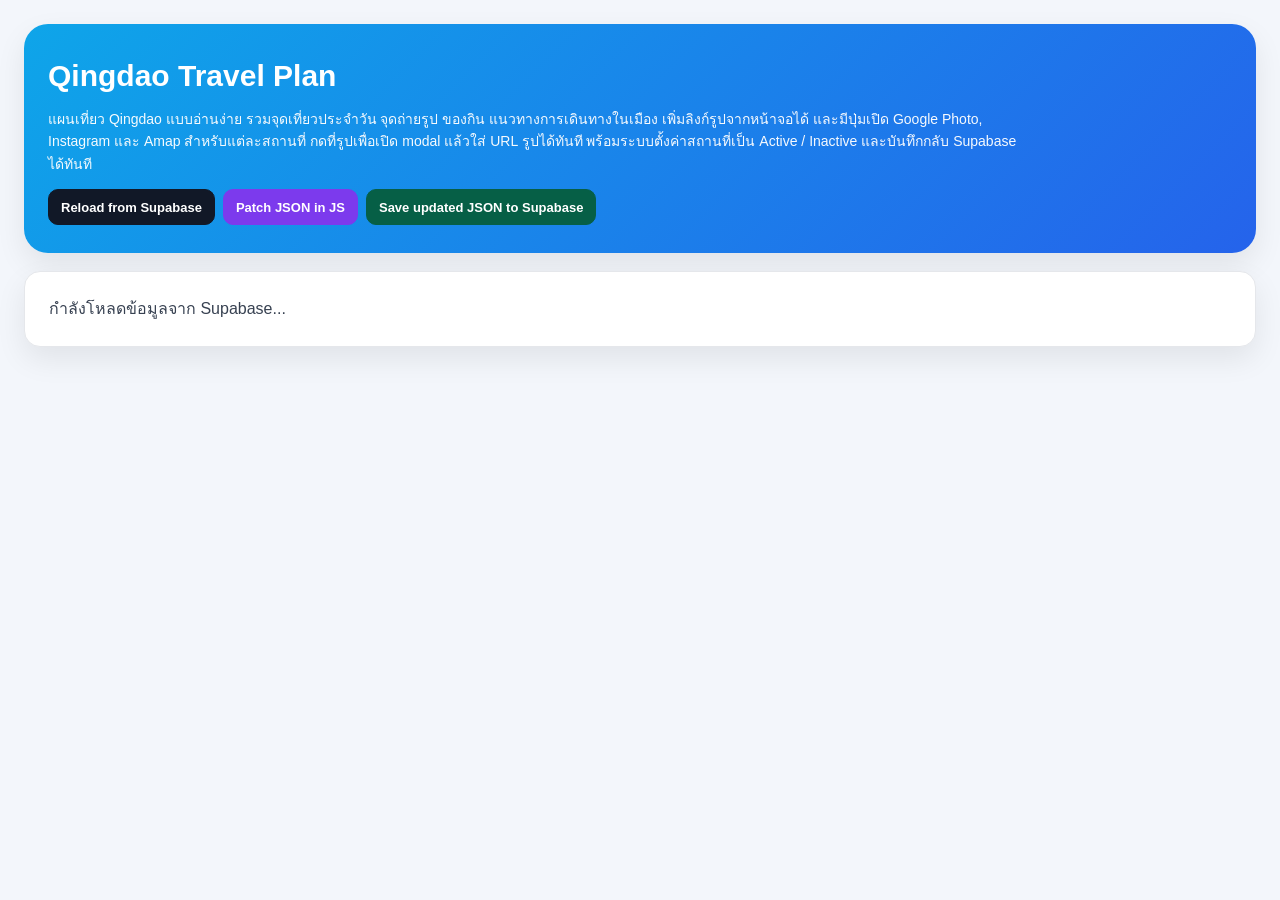
==== commit 3f0dfe66: "travel" ====
--- a/app/index.html
+++ b/app/index.html
@@ -24,10 +24,17 @@
       --green-soft: #dcfce7;
       --orange: #ea580c;
       --orange-soft: #ffedd5;
+      --purple: #7c3aed;
+      --purple-soft: #ede9fe;
+      --dark: #111827;
+      --red: #dc2626;
       --red-soft: #fee2e2;
-      --yellow-soft: #fef3c7;
+      --teal: #0f766e;
+      --teal-soft: #ccfbf1;
       --shadow: 0 12px 30px rgba(0, 0, 0, 0.08);
       --radius: 18px;
+      --sidebar-width: 280px;
+      --sidebar-mobile-width: min(88vw, 320px);
     }
 
     body {
@@ -37,8 +44,12 @@
       line-height: 1.6;
     }
 
+    body.sidebar-open-mobile {
+      overflow: hidden;
+    }
+
     .container {
-      max-width: 1160px;
+      max-width: 1400px;
       margin: 0 auto;
       display: grid;
       gap: 18px;
@@ -60,13 +71,33 @@
     .hero p {
       font-size: 14px;
       opacity: 0.96;
-      max-width: 760px;
-    }
-
-    .grid {
+      max-width: 980px;
+    }
+
+    .top-actions {
+      display: flex;
+      gap: 8px;
+      flex-wrap: wrap;
+      margin-top: 14px;
+    }
+
+    .page-layout {
       display: grid;
-      grid-template-columns: 1.15fr 0.85fr;
+      grid-template-columns: var(--sidebar-width) minmax(0, 1fr);
       gap: 18px;
+      align-items: start;
+    }
+
+    .sidebar-desktop {
+      display: block;
+      position: sticky;
+      top: 24px;
+    }
+
+    .main-content {
+      display: grid;
+      gap: 18px;
+      min-width: 0;
     }
 
     .card {
@@ -91,32 +122,6 @@
       font-size: 13px;
       color: var(--muted);
       margin-bottom: 14px;
-    }
-
-    .hotel-box {
-      display: grid;
-      gap: 10px;
-      background: #f9fafb;
-      border: 1px solid var(--line);
-      border-radius: 16px;
-      padding: 16px;
-    }
-
-    .hotel-box h3 {
-      font-size: 18px;
-      color: #111827;
-    }
-
-    .hotel-zh {
-      font-size: 14px;
-      color: var(--muted);
-    }
-
-    .hotel-meta {
-      display: grid;
-      gap: 8px;
-      font-size: 14px;
-      color: #374151;
     }
 
     .tag-row {
@@ -255,69 +260,178 @@
       border-color: #fed7aa;
     }
 
-    .list-grid {
+    .btn-ig {
+      background: var(--purple-soft);
+      color: var(--purple);
+      border-color: #ddd6fe;
+    }
+
+    .btn-reload {
+      background: var(--dark);
+      color: #ffffff;
+      border-color: var(--dark);
+    }
+
+    .btn-save {
+      background: #065f46;
+      color: #ffffff;
+      border-color: #065f46;
+    }
+
+    .btn-patch {
+      background: var(--purple);
+      color: #ffffff;
+      border-color: var(--purple);
+    }
+
+    .btn-clear {
+      background: #f3f4f6;
+      color: #374151;
+      border-color: #d1d5db;
+    }
+
+    .btn-close {
+      background: #f3f4f6;
+      color: #374151;
+      border-color: #d1d5db;
+    }
+
+    .btn-toggle-active {
+      background: var(--teal-soft);
+      color: var(--teal);
+      border-color: #99f6e4;
+    }
+
+    .btn-toggle-inactive {
+      background: var(--red-soft);
+      color: var(--red);
+      border-color: #fecaca;
+    }
+
+    .mobile-filter-bar {
+      display: none;
+    }
+
+    .sidebar-toggle {
+      width: 100%;
+      background: var(--dark);
+      color: #ffffff;
+      border: 1px solid var(--dark);
+      border-radius: 14px;
+      padding: 12px 14px;
+      font-size: 14px;
+      font-weight: 700;
+      cursor: pointer;
+      box-shadow: var(--shadow);
+    }
+
+    .sidebar-menu {
       display: grid;
-      grid-template-columns: repeat(2, 1fr);
-      gap: 12px;
-    }
-
-    .mini-card {
+      gap: 10px;
+    }
+
+    .sidebar-menu-header {
+      display: grid;
+      gap: 4px;
+      margin-bottom: 2px;
+    }
+
+    .sidebar-menu-header h3 {
+      font-size: 18px;
+      color: #111827;
+    }
+
+    .sidebar-menu-header p {
+      font-size: 13px;
+      color: var(--muted);
+    }
+
+    .sidebar-menu-list {
+      display: grid;
+      gap: 8px;
+    }
+
+    .sidebar-menu-item {
+      width: 100%;
+      text-align: left;
+      border: 1px solid #dbeafe;
+      background: #eff6ff;
+      color: #1d4ed8;
+      border-radius: 14px;
+      padding: 12px 14px;
+      cursor: pointer;
+      transition: 0.2s ease;
+      display: grid;
+      gap: 2px;
+    }
+
+    .sidebar-menu-item:hover {
+      transform: translateY(-1px);
+    }
+
+    .sidebar-menu-item.active {
+      background: #2563eb;
+      color: #ffffff;
+      border-color: #2563eb;
+    }
+
+    .sidebar-menu-item-title {
+      font-size: 14px;
+      font-weight: 700;
+      line-height: 1.3;
+    }
+
+    .sidebar-menu-item-subtitle {
+      font-size: 12px;
+      opacity: 0.9;
+      line-height: 1.4;
+    }
+
+    .sidebar-summary {
       border: 1px solid var(--line);
+      background: #f9fafb;
       border-radius: 14px;
-      background: #f9fafb;
       padding: 14px;
-    }
-
-    .mini-card h4 {
-      font-size: 15px;
-      margin-bottom: 4px;
-      color: #111827;
-    }
-
-    .mini-card .zh {
-      color: var(--muted);
-      font-size: 12px;
-      margin-bottom: 6px;
-    }
-
-    .mini-card p {
+      display: grid;
+      gap: 8px;
+    }
+
+    .sidebar-summary-row {
+      display: flex;
+      justify-content: space-between;
+      gap: 8px;
       font-size: 13px;
       color: #374151;
-      margin-bottom: 8px;
-    }
-
-    .mini-meta {
-      font-size: 12px;
-      color: var(--muted);
-    }
-
-    .transport-list {
-      display: grid;
-      gap: 10px;
-    }
-
-    .transport-item {
-      border: 1px solid var(--line);
-      border-radius: 14px;
-      padding: 14px;
-      background: #f9fafb;
-    }
-
-    .transport-item h4 {
-      font-size: 14px;
-      margin-bottom: 6px;
+    }
+
+    .sidebar-summary-row strong {
       color: #111827;
     }
 
-    .transport-item p {
-      font-size: 13px;
-      color: #374151;
-      margin-bottom: 4px;
-    }
-
-    .transport-item .transport-note {
-      font-size: 12px;
-      color: var(--muted);
+    .status-pill {
+      display: inline-flex;
+      align-items: center;
+      width: fit-content;
+      min-height: 28px;
+      padding: 4px 10px;
+      border-radius: 999px;
+      font-size: 11px;
+      font-weight: 700;
+      margin-top: 8px;
+    }
+
+    .status-pill.active {
+      background: var(--teal-soft);
+      color: var(--teal);
+    }
+
+    .status-pill.inactive {
+      background: var(--red-soft);
+      color: var(--red);
+    }
+
+    .place-inactive {
+      opacity: 0.72;
     }
 
     .footer-note {
@@ -349,9 +463,208 @@
       transform: translateY(0);
     }
 
-    @media (max-width: 900px) {
-      .grid {
+    .loading-box,
+    .error-box,
+    .empty-box {
+      background: #ffffff;
+      border: 1px solid var(--line);
+      border-radius: 16px;
+      padding: 24px;
+      box-shadow: var(--shadow);
+    }
+
+    .loading-box {
+      color: #374151;
+    }
+
+    .error-box {
+      border-color: #fecaca;
+      background: var(--red-soft);
+      color: #7f1d1d;
+    }
+
+    .empty-box {
+      color: #374151;
+    }
+
+    .hidden {
+      display: none !important;
+    }
+
+    .place-image {
+      width: 100%;
+      height: 180px;
+      object-fit: cover;
+      border-radius: 12px;
+      margin-bottom: 10px;
+      border: 1px solid var(--line);
+      background: #f3f4f6;
+      display: block;
+      cursor: pointer;
+      transition: transform 0.2s ease, box-shadow 0.2s ease;
+    }
+
+    .place-image:hover {
+      transform: translateY(-2px);
+      box-shadow: 0 10px 18px rgba(0, 0, 0, 0.08);
+    }
+
+    .image-hint {
+      display: inline-block;
+      font-size: 12px;
+      color: var(--muted);
+      margin-top: -4px;
+      margin-bottom: 8px;
+    }
+
+    .modal {
+      position: fixed;
+      inset: 0;
+      background: rgba(17, 24, 39, 0.56);
+      display: none;
+      align-items: center;
+      justify-content: center;
+      padding: 18px;
+      z-index: 10000;
+    }
+
+    .modal.show {
+      display: flex;
+    }
+
+    .modal-dialog {
+      width: 100%;
+      max-width: 720px;
+      background: #ffffff;
+      border-radius: 20px;
+      box-shadow: 0 24px 60px rgba(0, 0, 0, 0.22);
+      overflow: hidden;
+    }
+
+    .modal-header {
+      padding: 18px 20px;
+      border-bottom: 1px solid var(--line);
+      display: flex;
+      align-items: flex-start;
+      justify-content: space-between;
+      gap: 12px;
+    }
+
+    .modal-title-wrap h3 {
+      font-size: 18px;
+      color: #111827;
+      margin-bottom: 4px;
+    }
+
+    .modal-title-wrap p {
+      font-size: 13px;
+      color: var(--muted);
+    }
+
+    .modal-body {
+      padding: 20px;
+      display: grid;
+      gap: 14px;
+    }
+
+    .modal-preview {
+      width: 100%;
+      height: 220px;
+      object-fit: cover;
+      border-radius: 14px;
+      border: 1px solid var(--line);
+      background: #f3f4f6;
+      display: block;
+    }
+
+    .modal-field label {
+      display: block;
+      font-size: 13px;
+      font-weight: 700;
+      color: #374151;
+      margin-bottom: 6px;
+    }
+
+    .modal-field input {
+      width: 100%;
+      min-height: 44px;
+      padding: 10px 12px;
+      border: 1px solid var(--line);
+      border-radius: 10px;
+      font-size: 14px;
+      color: #111827;
+      outline: none;
+    }
+
+    .modal-field input:focus {
+      border-color: #93c5fd;
+      box-shadow: 0 0 0 3px rgba(37, 99, 235, 0.12);
+    }
+
+    .modal-help {
+      font-size: 12px;
+      color: var(--muted);
+      margin-top: 6px;
+    }
+
+    .modal-actions {
+      padding: 0 20px 20px;
+      display: flex;
+      flex-wrap: wrap;
+      gap: 8px;
+      justify-content: flex-end;
+    }
+
+    .mobile-sidebar-overlay {
+      display: none;
+    }
+
+    .mobile-sidebar-drawer {
+      display: none;
+    }
+
+    @media (max-width: 960px) {
+      .page-layout {
         grid-template-columns: 1fr;
+      }
+
+      .sidebar-desktop {
+        display: none;
+      }
+
+      .mobile-filter-bar {
+        display: block;
+      }
+
+      .mobile-sidebar-overlay {
+        position: fixed;
+        inset: 0;
+        background: rgba(17, 24, 39, 0.56);
+        z-index: 9998;
+      }
+
+      .mobile-sidebar-overlay.show {
+        display: block;
+      }
+
+      .mobile-sidebar-drawer {
+        display: block;
+        position: fixed;
+        top: 0;
+        left: 0;
+        width: var(--sidebar-mobile-width);
+        height: 100vh;
+        background: var(--bg);
+        z-index: 9999;
+        overflow-y: auto;
+        transform: translateX(-100%);
+        transition: transform 0.25s ease;
+        box-shadow: 20px 0 40px rgba(0, 0, 0, 0.18);
+        padding: 18px;
+      }
+
+      .mobile-sidebar-drawer.show {
+        transform: translateX(0);
       }
     }
 
@@ -372,16 +685,26 @@
         padding: 16px;
       }
 
-      .list-grid {
-        grid-template-columns: 1fr;
-      }
-
-      .action-row {
+      .action-row,
+      .top-actions,
+      .modal-actions {
         flex-direction: column;
       }
 
       .btn {
         width: 100%;
+      }
+
+      .place-image,
+      .modal-preview {
+        height: 180px;
+      }
+
+      .modal-header,
+      .modal-body,
+      .modal-actions {
+        padding-left: 16px;
+        padding-right: 16px;
       }
     }
   </style>
@@ -391,991 +714,531 @@
     <section class="hero">
       <h1>Qingdao Travel Plan</h1>
       <p>
-        แผนเที่ยว Qingdao แบบอ่านง่าย รวมโรงแรม จุดเที่ยวประจำวัน จุดถ่ายรูป ของกิน
-        และแนวทางการเดินทางในเมือง พร้อมปุ่ม Copy ภาษาจีน, เปิด Google Photos และเปิด Amap
+        แผนเที่ยว Qingdao แบบอ่านง่าย รวมจุดเที่ยวประจำวัน จุดถ่ายรูป ของกิน
+        แนวทางการเดินทางในเมือง เพิ่มลิงก์รูปจากหน้าจอได้ และมีปุ่มเปิด Google Photo,
+        Instagram และ Amap สำหรับแต่ละสถานที่ กดที่รูปเพื่อเปิด modal แล้วใส่ URL รูปได้ทันที
+        พร้อมระบบตั้งค่าสถานที่เป็น Active / Inactive และบันทึกกลับ Supabase ได้ทันที
       </p>
+
+      <div class="top-actions">
+        <button class="btn btn-reload" type="button" onclick="reloadAppData()">
+          Reload from Supabase
+        </button>
+
+        <button class="btn btn-patch" type="button" onclick="patchJsonInBrowser()">
+          Patch JSON in JS
+        </button>
+
+        <button class="btn btn-save" type="button" onclick="savePatchedJsonToSupabase()">
+          Save updated JSON to Supabase
+        </button>
+      </div>
     </section>
 
-    <div class="grid">
-      <section class="card">
-        <div class="card-body">
-          <h2 class="section-title">ที่พักหลัก</h2>
-          <p class="section-subtitle">จุดเริ่มต้นของทุกวัน</p>
-          <div id="hotelCard" class="hotel-box"></div>
-        </div>
-      </section>
-
-      <section class="card">
-        <div class="card-body">
-          <h2 class="section-title">ภาพรวมทริป</h2>
-          <p class="section-subtitle">สรุปเส้นทางหลักที่วางไว้</p>
-          <div class="tag-row" id="summaryTags"></div>
-        </div>
-      </section>
+    <section id="loadingState" class="loading-box">
+      กำลังโหลดข้อมูลจาก Supabase...
+    </section>
+
+    <section id="errorState" class="error-box hidden">
+      โหลดข้อมูลจาก Supabase ไม่สำเร็จ
+    </section>
+
+    <section id="emptyState" class="empty-box hidden">
+      ไม่พบข้อมูลในตาราง <code>travel_plans</code> สำหรับ <code>slug = qingdao-plan</code>
+    </section>
+
+    <div id="appContent" class="hidden">
+      <div class="mobile-filter-bar">
+        <button
+          id="sidebarToggleButton"
+          class="sidebar-toggle"
+          type="button"
+          onclick="toggleMobileSidebar()"
+        >
+          เปิดเมนูเลือกวัน
+        </button>
+      </div>
+
+      <div class="page-layout">
+        <aside class="sidebar-desktop">
+          <section class="card">
+            <div class="card-body">
+              <div class="sidebar-menu">
+                <div class="sidebar-menu-header">
+                  <h3>Filter by Day</h3>
+                  <p>เลือกวันจากเมนูด้านซ้ายเพื่อกรองข้อมูลทั้งหน้า</p>
+                </div>
+
+                <div id="daySidebarMenuListDesktop" class="sidebar-menu-list"></div>
+
+                <div class="sidebar-summary">
+                  <div class="sidebar-summary-row">
+                    <span>Selected</span>
+                    <strong id="selectedDayLabelDesktop">All Days</strong>
+                  </div>
+                  <div class="sidebar-summary-row">
+                    <span>Itineraries</span>
+                    <strong id="selectedDayItineraryCountDesktop">0</strong>
+                  </div>
+                  <div class="sidebar-summary-row">
+                    <span>Places</span>
+                    <strong id="selectedDayPlaceCountDesktop">0</strong>
+                  </div>
+                </div>
+              </div>
+            </div>
+          </section>
+        </aside>
+
+        <main class="main-content">
+          <section class="card">
+            <div class="card-body">
+              <h2 class="section-title">ภาพรวมทริป</h2>
+              <p class="section-subtitle">สรุปหมวดสถานที่หลักของทริป</p>
+              <div class="tag-row" id="summaryTags"></div>
+            </div>
+          </section>
+
+          <section class="card">
+            <div class="card-body">
+              <h2 class="section-title">Itinerary</h2>
+              <p class="section-subtitle">แผนเที่ยวรายวัน</p>
+              <div id="itineraryList" class="timeline"></div>
+            </div>
+          </section>
+
+          <div class="footer-note">
+            หน้าเว็บนี้โหลดข้อมูลจาก Supabase โดยใช้ <code>slug = qingdao-plan</code>
+          </div>
+        </main>
+      </div>
     </div>
-
+  </div>
+
+  <div
+    id="mobileSidebarOverlay"
+    class="mobile-sidebar-overlay"
+    onclick="closeMobileSidebar()"
+  ></div>
+
+  <aside id="mobileSidebarDrawer" class="mobile-sidebar-drawer">
     <section class="card">
       <div class="card-body">
-        <h2 class="section-title">Itinerary</h2>
-        <p class="section-subtitle">แผนเที่ยวรายวัน</p>
-        <div id="itineraryList" class="timeline"></div>
+        <div class="sidebar-menu">
+          <div class="sidebar-menu-header">
+            <h3>Filter by Day</h3>
+            <p>เลือกวันเพื่อกรองข้อมูลทั้งหน้า</p>
+          </div>
+
+          <div id="daySidebarMenuListMobile" class="sidebar-menu-list"></div>
+
+          <div class="sidebar-summary">
+            <div class="sidebar-summary-row">
+              <span>Selected</span>
+              <strong id="selectedDayLabelMobile">All Days</strong>
+            </div>
+            <div class="sidebar-summary-row">
+              <span>Itineraries</span>
+              <strong id="selectedDayItineraryCountMobile">0</strong>
+            </div>
+            <div class="sidebar-summary-row">
+              <span>Places</span>
+              <strong id="selectedDayPlaceCountMobile">0</strong>
+            </div>
+          </div>
+
+          <button class="btn btn-close" type="button" onclick="closeMobileSidebar()">
+            ปิดเมนู
+          </button>
+        </div>
       </div>
     </section>
-
-    <div class="grid">
-      <section class="card">
-        <div class="card-body">
-          <h2 class="section-title">Photo Spots</h2>
-          <p class="section-subtitle">จุดถ่ายรูปน่าแวะ</p>
-          <div id="photoList" class="list-grid"></div>
+  </aside>
+
+  <div id="toast" class="toast"></div>
+
+  <div id="imageModal" class="modal" onclick="handleModalBackdropClick(event)">
+    <div class="modal-dialog" onclick="event.stopPropagation()">
+      <div class="modal-header">
+        <div class="modal-title-wrap">
+          <h3 id="modalTitle">แก้ลิงก์รูป</h3>
+          <p id="modalSubtitle">ใส่ URL รูปแล้วบันทึกกลับ Supabase</p>
         </div>
-      </section>
-
-      <section class="card">
-        <div class="card-body">
-          <h2 class="section-title">Food Spots</h2>
-          <p class="section-subtitle">ร้านและโซนของกิน</p>
-          <div id="foodList" class="list-grid"></div>
+
+        <button class="btn btn-close" type="button" onclick="closeImageModal()">
+          ปิด
+        </button>
+      </div>
+
+      <div class="modal-body">
+        <img id="modalPreview" class="modal-preview" src="" alt="Preview" />
+
+        <div class="modal-field">
+          <label for="modalImageUrl">ลิงก์รูป</label>
+          <input
+            id="modalImageUrl"
+            type="text"
+            placeholder="ใส่ลิงก์รูป เช่น https://..."
+            oninput="handleModalUrlInput(this.value)"
+          />
+          <div class="modal-help">
+            ใช้ลิงก์รูปที่เปิดได้โดยตรง เช่น .jpg .png .webp หรือ public URL จาก Supabase Storage
+          </div>
         </div>
-      </section>
-    </div>
-
-    <section class="card">
-      <div class="card-body">
-        <h2 class="section-title">Transport Guide</h2>
-        <p class="section-subtitle">สรุปการเดินทางเบื้องต้นสำหรับแต่ละจุดสำคัญ</p>
-        <div id="transportList" class="transport-list"></div>
       </div>
-    </section>
-
-    <div class="footer-note">
-      ใช้งานไฟล์นี้ได้ทันที และสามารถแก้ไขข้อมูลใน <code>window.APP_DATA</code> เพื่ออัปเดตทั้งหน้าอัตโนมัติ
+
+      <div class="modal-actions">
+        <button class="btn btn-clear" type="button" onclick="clearModalImage()">
+          Clear
+        </button>
+        <button class="btn btn-save" type="button" onclick="saveModalImageToSupabase()">
+          Save Image
+        </button>
+      </div>
     </div>
   </div>
 
-  <div id="toast" class="toast"></div>
+  <script src="https://cdn.jsdelivr.net/npm/@supabase/supabase-js@2"></script>
 
   <script>
-    window.APP_DATA = {
-      hotel: {
-        name: "Manxin Hotel Qingdao Zhanqiao Railway Station",
-        zh: "青岛栈桥火车站漫心酒店",
-        lat: 36.0652,
-        lng: 120.3162,
-        district: "Jiaozhou Road / Railway Station Area",
-        note: "จุดเริ่มต้นทุกวัน",
-        description: "โรงแรมที่พักหลัก ใกล้ Qingdao Railway Station ใช้เป็นจุดเริ่มต้นของทุกวัน",
-        best: "ออกเดินทางตอนเช้า"
-      },
-
-      transportGuide: {
-        "Manxin Hotel Qingdao Zhanqiao Railway Station": {
-          mode: "start",
-          summary: "Trip starting point",
-          station: "Qingdao Railway Station",
-          line: "Line 1 / Line 3",
-          exit: "Walk from hotel",
-          note: "Very close to Qingdao Railway Station"
-        },
-
-        "Silver Fish Street": {
-          mode: "walk",
-          summary: "Walkable",
-          station: "-",
-          line: "-",
-          exit: "-",
-          note: "Very close to hotel"
-        },
-
-        "St. Michael's Cathedral": {
-          mode: "walk",
-          summary: "Walkable",
-          station: "-",
-          line: "-",
-          exit: "-",
-          note: "Inside old town route"
-        },
-
-        "Yue Xikelai Square": {
-          mode: "walk",
-          summary: "Walkable",
-          station: "-",
-          line: "-",
-          exit: "-",
-          note: "Inside old town route"
-        },
-
-        "Longjiang Road": {
-          mode: "walk",
-          summary: "Walkable",
-          station: "-",
-          line: "-",
-          exit: "-",
-          note: "Easy after Cathedral / Daxue Road"
-        },
-
-        "Qinyu Road": {
-          mode: "walk",
-          summary: "Walkable",
-          station: "-",
-          line: "-",
-          exit: "-",
-          note: "Good if you enjoy coastal walking"
-        },
-
-        "Taiping Mountain Cableway": {
-          mode: "metro-walk",
-          summary: "Metro + short walk or taxi",
-          station: "Hall of the People / Huiquan Square",
-          line: "Line 3 / Line 4",
-          exit: "Check local exit signs",
-          note: "Farther than old town walking area"
-        },
-
-        "Cafe La Mansarde": {
-          mode: "metro-walk",
-          summary: "Metro + short walk or taxi",
-          station: "Hall of the People / Huiquan Square",
-          line: "Line 3 / Line 4",
-          exit: "Check local exit signs",
-          note: "Good after Taiping Mountain"
-        },
-
-        "Tsingtao Brewery Museum": {
-          mode: "metro-walk",
-          summary: "Recommended by metro",
-          station: "Taidong",
-          line: "Line 1 / Line 2",
-          exit: "E",
-          note: "Very close to Taidong area"
-        },
-
-        "Qingdao Beer Street": {
-          mode: "metro-walk",
-          summary: "Recommended by metro",
-          station: "Taidong",
-          line: "Line 1 / Line 2",
-          exit: "E",
-          note: "Walk from station into food and beer zone"
-        },
-
-        "Signal Hill Park": {
-          mode: "walk",
-          summary: "Walkable or short metro ride",
-          station: "Hall of the People / Xinhaoshan",
-          line: "Line 3 / Line 4",
-          exit: "Check local exit signs",
-          note: "Can walk if you enjoy city walk"
-        },
-
-        "Zhongshan Road": {
-          mode: "walk",
-          summary: "Walkable",
-          station: "Zhongshan Road",
-          line: "Line 1",
-          exit: "D",
-          note: "Very easy from hotel"
-        },
-
-        "Pichaiyuan": {
-          mode: "walk",
-          summary: "Walkable",
-          station: "Zhongshan Road",
-          line: "Line 1",
-          exit: "D",
-          note: "Or use metro and walk from station"
-        },
-
-        "Taidong Pedestrian Street": {
-          mode: "metro",
-          summary: "Recommended by metro",
-          station: "Taidong",
-          line: "Line 1 / Line 2",
-          exit: "E",
-          note: "Best for evening route"
-        },
-
-        "Qingdao Botanical Garden": {
-          mode: "metro-walk",
-          summary: "Metro + walk",
-          station: "Zhiquan Road / Yan'an 3rd Road",
-          line: "Line 2 / Line 3",
-          exit: "Check local exit signs",
-          note: "Best in the morning"
-        },
-
-        "Zhanshan Temple": {
-          mode: "metro-walk",
-          summary: "Metro + walk",
-          station: "Zhiquan Road / Yan'an 3rd Road",
-          line: "Line 2 / Line 3",
-          exit: "Check local exit signs",
-          note: "Easy pair with Botanical Garden"
-        },
-
-        "May Fourth Square": {
-          mode: "metro",
-          summary: "Recommended by metro",
-          station: "May Fourth Square",
-          line: "Line 2 / Line 3",
-          exit: "D",
-          note: "Best access to modern Qingdao center"
-        },
-
-        "Olympic Sailing Center": {
-          mode: "metro-walk",
-          summary: "Recommended by metro",
-          station: "Fushansuo",
-          line: "Line 2",
-          exit: "D",
-          note: "Another option is from May Fourth Square"
-        },
-
-        "Badaguan": {
-          mode: "metro-walk",
-          summary: "Recommended by metro or long walk",
-          station: "Huiquan Square",
-          line: "Line 3",
-          exit: "C",
-          note: "Best entry to main Badaguan zone"
-        },
-
-        "Xiaoyushan Park": {
-          mode: "walk",
-          summary: "Walkable",
-          station: "-",
-          line: "-",
-          exit: "-",
-          note: "Good for city walk"
-        },
-
-        "Zhanqiao Pier": {
-          mode: "walk",
-          summary: "Walkable",
-          station: "Qingdao Station",
-          line: "Line 1 / Line 3",
-          exit: "G",
-          note: "Or metro if returning from elsewhere"
-        },
-
-        "Huilan Pavilion": {
-          mode: "walk",
-          summary: "Walkable",
-          station: "Qingdao Station",
-          line: "Line 1 / Line 3",
-          exit: "G",
-          note: "Continue from Zhanqiao Pier"
-        },
-
-        "Little Qingdao": {
-          mode: "walk",
-          summary: "Walkable",
-          station: "-",
-          line: "-",
-          exit: "-",
-          note: "Nice coastal walking route"
-        },
-
-        "Lu Xun Park Coast": {
-          mode: "walk",
-          summary: "Walkable",
-          station: "-",
-          line: "-",
-          exit: "-",
-          note: "Easy coast walk"
-        },
-
-        "Daxue Road": {
-          mode: "walk",
-          summary: "Walkable",
-          station: "-",
-          line: "-",
-          exit: "-",
-          note: "Works well with Longjiang Road"
-        },
-
-        "Second Bathing Beach": {
-          mode: "metro-walk",
-          summary: "Metro or short taxi",
-          station: "Huiquan Square / Zhongshan Park",
-          line: "Line 3",
-          exit: "C",
-          note: "Farther from hotel"
-        },
-
-        "Third Bathing Beach": {
-          mode: "metro-walk",
-          summary: "Recommended by metro",
-          station: "May Fourth Square / Fushansuo",
-          line: "Line 2 / Line 3",
-          exit: "D",
-          note: "Good for evening"
-        },
-
-        "Princess House": {
-          mode: "metro-walk",
-          summary: "Metro or short taxi",
-          station: "Huiquan Square / Zhongshan Park",
-          line: "Line 3",
-          exit: "C",
-          note: "Pair with Huashi Villa"
-        },
-
-        "Huashi Villa": {
-          mode: "metro-walk",
-          summary: "Metro or short taxi",
-          station: "Huiquan Square / Zhongshan Park",
-          line: "Line 3",
-          exit: "C",
-          note: "In the same Badaguan zone"
-        },
-
-        "Qingdao Railway Station Facade": {
-          mode: "walk",
-          summary: "Walkable",
-          station: "Qingdao Station",
-          line: "Line 1 / Line 3",
-          exit: "Directly by station",
-          note: "Very close to hotel"
-        },
-
-        "Chun He Lou": {
-          mode: "walk",
-          summary: "Walkable",
-          station: "Zhongshan Road",
-          line: "Line 1",
-          exit: "D",
-          note: "Or metro to Zhongshan Road"
-        },
-
-        "Wang Jie Shaokao": {
-          mode: "walk",
-          summary: "Walkable",
-          station: "Zhongshan Road / Taidong",
-          line: "Line 1 / Line 2",
-          exit: "Depends on branch",
-          note: "Old town side is easy by foot"
-        },
-
-        "Kaihai Seafood Dumplings": {
-          mode: "metro-walk",
-          summary: "Recommended by metro",
-          station: "Zhiquan Road / Yan'an 3rd Road",
-          line: "Line 2 / Line 3",
-          exit: "Check local exit signs",
-          note: "Good after Day 3 route"
-        },
-
-        "Pichaiyuan Food Street": {
-          mode: "walk",
-          summary: "Walkable",
-          station: "Zhongshan Road",
-          line: "Line 1",
-          exit: "D",
-          note: "Many local snacks together"
-        },
-
-        "Taidong Night Market": {
-          mode: "metro",
-          summary: "Recommended by metro",
-          station: "Taidong",
-          line: "Line 1 / Line 2",
-          exit: "E",
-          note: "Best for night market"
-        }
-      },
-
-      itineraries: [
-        {
-          id: "day1",
-          title: "Day 1 — Old Town + Sea View + Sunset",
-          subtitle: "Manxin Hotel Qingdao Zhanqiao Railway Station → Old Town walking route → Taiping Mountain",
-          description: "เที่ยวโซนเมืองเก่า เดินถ่ายรูปตามถนนสวย ๆ แล้วขึ้นจุดชมวิวช่วงเย็น",
-          color: "#ef4444",
-          points: [
-            "Manxin Hotel Qingdao Zhanqiao Railway Station",
-            "Silver Fish Street",
-            "St. Michael's Cathedral",
-            "Yue Xikelai Square",
-            "Longjiang Road",
-            "Qinyu Road",
-            "Taiping Mountain Cableway",
-            "Cafe La Mansarde"
-          ],
-          center: [36.071, 120.321],
-          zoom: 14
-        },
-
-        {
-          id: "day2",
-          title: "Day 2 — Beer + City Icons + Night Market",
-          subtitle: "Manxin Hotel Qingdao Zhanqiao Railway Station → Beer museum route + old city icons + Taidong street food",
-          description: "เน้นพิพิธภัณฑ์เบียร์ แลนด์มาร์กเมือง และปิดท้ายด้วยของกินตอนกลางคืน",
-          color: "#2563eb",
-          points: [
-            "Manxin Hotel Qingdao Zhanqiao Railway Station",
-            "Tsingtao Brewery Museum",
-            "Qingdao Beer Street",
-            "Signal Hill Park",
-            "Zhongshan Road",
-            "Pichaiyuan",
-            "Taidong Pedestrian Street"
-          ],
-          center: [36.081, 120.338],
-          zoom: 13
-        },
-
-        {
-          id: "day3",
-          title: "Day 3 — Garden + Temple + Coastal Classics",
-          subtitle: "Manxin Hotel Qingdao Zhanqiao Railway Station → Garden + Temple + coastal classics",
-          description: "เที่ยวสวน วัด จุดชมวิวริมทะเล และโซนเมืองสมัยใหม่ของ Qingdao",
-          color: "#16a34a",
-          points: [
-            "Manxin Hotel Qingdao Zhanqiao Railway Station",
-            "Qingdao Botanical Garden",
-            "Zhanshan Temple",
-            "May Fourth Square",
-            "Olympic Sailing Center",
-            "Badaguan",
-            "Xiaoyushan Park"
-          ],
-          center: [36.066, 120.377],
-          zoom: 12
-        }
-      ],
-
-      places: [
-        {
-          name: "Manxin Hotel Qingdao Zhanqiao Railway Station",
-          zh: "青岛栈桥火车站漫心酒店",
-          cat: "hotel",
-          day: "hotel",
-          lat: 36.0652,
-          lng: 120.3162,
-          district: "Jiaozhou Road / Railway Station Area",
-          note: "จุดเริ่มต้นทุกวัน",
-          description: "โรงแรมที่พักหลัก ใกล้สถานีรถไฟ Qingdao เดินทางสะดวก",
-          best: "ออกเดินทางตอนเช้า"
-        },
-
-        {
-          name: "Silver Fish Street",
-          zh: "银鱼巷",
-          cat: "photo",
-          day: "day1",
-          lat: 36.0641,
-          lng: 120.3202,
-          district: "Old Town",
-          note: "Beautiful lane with cafes",
-          description: "ตรอกสวยในเมืองเก่า มีคาเฟ่และมุมถ่ายรูปบรรยากาศดี",
-          best: "Morning / Evening"
-        },
-
-        {
-          name: "St. Michael's Cathedral",
-          zh: "圣弥厄尔教堂",
-          cat: "photo",
-          day: "day1",
-          lat: 36.06797,
-          lng: 120.31561,
-          district: "Old Town",
-          note: "Historic cathedral",
-          description: "โบสถ์คาทอลิกเก่าแก่ เป็นหนึ่งในแลนด์มาร์กสำคัญของ Qingdao",
-          best: "Morning"
-        },
-
-        {
-          name: "Yue Xikelai Square",
-          zh: "悦喜客来广场",
-          cat: "route",
-          day: "day1",
-          lat: 36.0685,
-          lng: 120.3194,
-          district: "Old Town",
-          note: "Mid-route break point",
-          description: "จุดพักระหว่างทางในโซนเมืองเก่า แวะนั่งพักหรือเดินต่อเส้นทางได้ง่าย",
-          best: "Daytime"
-        },
-
-        {
-          name: "Longjiang Road",
-          zh: "龙江路",
-          cat: "photo",
-          day: "day1",
-          lat: 36.0727,
-          lng: 120.3149,
-          district: "Old Town",
-          note: "Street art / mural zone",
-          description: "ถนนสายถ่ายรูปที่มีสตรีทอาร์ตและมุมกำแพงสวย ๆ",
-          best: "Afternoon"
-        },
-
-        {
-          name: "Qinyu Road",
-          zh: "琴屿路",
-          cat: "photo",
-          day: "day1",
-          lat: 36.0782,
-          lng: 120.3107,
-          district: "Coast",
-          note: "Classic seaside road",
-          description: "ถนนริมทะเลยอดนิยม เหมาะกับเดินเล่นชมวิวทะเลและถ่ายรูป",
-          best: "Golden hour"
-        },
-
-        {
-          name: "Taiping Mountain Cableway",
-          zh: "太平山索道",
-          cat: "photo",
-          day: "day1",
-          lat: 36.0775,
-          lng: 120.3365,
-          district: "Hill View",
-          note: "Skyline viewpoint",
-          description: "กระเช้าขึ้นเขาเพื่อชมวิวเมือง Qingdao จากมุมสูง",
-          best: "Sunset"
-        },
-
-        {
-          name: "Cafe La Mansarde",
-          zh: "La Mansarde",
-          cat: "food",
-          day: "day1",
-          lat: 36.0812,
-          lng: 120.3383,
-          district: "Hill View",
-          note: "Cafe with a nice view",
-          description: "คาเฟ่วิวดี เหมาะนั่งพักและดูพระอาทิตย์ตกหลังขึ้นเขา",
-          best: "Sunset"
-        },
-
-        {
-          name: "Tsingtao Brewery Museum",
-          zh: "青岛啤酒博物馆",
-          cat: "photo",
-          day: "day2",
-          lat: 36.0866,
-          lng: 120.3293,
-          district: "Shibei",
-          note: "Most famous beer museum",
-          description: "พิพิธภัณฑ์เบียร์ชื่อดังของ Qingdao เรียนรู้ประวัติและวัฒนธรรมเบียร์เมืองนี้",
-          best: "Afternoon"
-        },
-
-        {
-          name: "Qingdao Beer Street",
-          zh: "登州路啤酒街",
-          cat: "food",
-          day: "day2",
-          lat: 36.0869,
-          lng: 120.3315,
-          district: "Shibei",
-          note: "Beer and food atmosphere",
-          description: "ถนนสายเบียร์และอาหาร บรรยากาศคึกคัก เหมาะกับช่วงเย็นถึงกลางคืน",
-          best: "Night"
-        },
-
-        {
-          name: "Signal Hill Park",
-          zh: "信号山公园",
-          cat: "photo",
-          day: "day2",
-          lat: 36.0721,
-          lng: 120.3271,
-          district: "Old Town",
-          note: "Red roof city view",
-          description: "สวนจุดชมวิวที่เห็นหลังคาแดงของเมืองเก่า Qingdao ได้สวยมาก",
-          best: "Morning / Evening"
-        },
-
-        {
-          name: "Zhongshan Road",
-          zh: "中山路",
-          cat: "photo",
-          day: "day2",
-          lat: 36.067,
-          lng: 120.3185,
-          district: "Old Town",
-          note: "Main old town street",
-          description: "ถนนหลักในเมืองเก่า เดินง่าย มีร้านค้า อาคารเก่า และบรรยากาศท้องถิ่น",
-          best: "Night"
-        },
-
-        {
-          name: "Pichaiyuan",
-          zh: "劈柴院",
-          cat: "food",
-          day: "day2",
-          lat: 36.0695,
-          lng: 120.317,
-          district: "Old Town",
-          note: "Classic food street",
-          description: "ย่านอาหารเก่าชื่อดังของ Qingdao รวมของกินท้องถิ่นไว้เยอะมาก",
-          best: "Evening"
-        },
-
-        {
-          name: "Taidong Pedestrian Street",
-          zh: "台东步行街",
-          cat: "food",
-          day: "day2",
-          lat: 36.0906,
-          lng: 120.3509,
-          district: "Shibei",
-          note: "Popular night market area",
-          description: "ถนนคนเดินและย่านของกินยอดนิยม เหมาะกับเดินเล่นตอนกลางคืน",
-          best: "Night"
-        },
-
-        {
-          name: "Qingdao Botanical Garden",
-          zh: "青岛植物园",
-          cat: "photo",
-          day: "day3",
-          lat: 36.0609,
-          lng: 120.3605,
-          district: "Shinan",
-          note: "Relaxing city garden",
-          description: "สวนพฤกษศาสตร์ในเมือง บรรยากาศเงียบสงบ เหมาะเริ่มต้นวันแบบสบาย ๆ",
-          best: "Morning"
-        },
-
-        {
-          name: "Zhanshan Temple",
-          zh: "湛山寺",
-          cat: "photo",
-          day: "day3",
-          lat: 36.0615,
-          lng: 120.3668,
-          district: "Shinan",
-          note: "Peaceful Buddhist temple",
-          description: "วัดพุทธบรรยากาศสงบ สวยเรียบง่าย เหมาะเดินชมและพักใจ",
-          best: "Morning"
-        },
-
-        {
-          name: "May Fourth Square",
-          zh: "五四广场",
-          cat: "photo",
-          day: "day3",
-          lat: 36.0649,
-          lng: 120.3824,
-          district: "Modern Center",
-          note: "Modern Qingdao icon",
-          description: "จัตุรัสสัญลักษณ์ของ Qingdao โซนเมืองใหม่ริมทะเล",
-          best: "Blue hour"
-        },
-
-        {
-          name: "Olympic Sailing Center",
-          zh: "奥帆中心",
-          cat: "photo",
-          day: "day3",
-          lat: 36.0603,
-          lng: 120.3956,
-          district: "Modern Center",
-          note: "Marina and skyline",
-          description: "ท่าจอดเรือและแลนด์มาร์กริมทะเล เห็นวิวเมืองสมัยใหม่ชัดเจน",
-          best: "Night"
-        },
-
-        {
-          name: "Badaguan",
-          zh: "八大关",
-          cat: "photo",
-          day: "day3",
-          lat: 36.0557,
-          lng: 120.3435,
-          district: "Historic Villas",
-          note: "Tree-lined villa district",
-          description: "ย่านวิลล่าเก่า ถนนร่มรื่น มีบ้านสวยและบรรยากาศคลาสสิก",
-          best: "Afternoon"
-        },
-
-        {
-          name: "Xiaoyushan Park",
-          zh: "小鱼山公园",
-          cat: "photo",
-          day: "day3",
-          lat: 36.0698,
-          lng: 120.3318,
-          district: "Old Town View",
-          note: "Sea + red roof panorama",
-          description: "สวนจุดชมวิวที่เห็นทะเลและหลังคาแดงของเมืองเก่าจากมุมสูง",
-          best: "Morning / Evening"
-        },
-
-        {
-          name: "Zhanqiao Pier",
-          zh: "栈桥",
-          cat: "photo",
-          day: "photo",
-          lat: 36.0609,
-          lng: 120.3136,
-          district: "Old Town Coast",
-          note: "Classic pier landmark",
-          description: "สะพานท่าเรือชื่อดังของ Qingdao เป็นแลนด์มาร์กคลาสสิกที่ต้องแวะ",
-          best: "Morning"
-        },
-
-        {
-          name: "Huilan Pavilion",
-          zh: "回澜阁",
-          cat: "photo",
-          day: "photo",
-          lat: 36.0596,
-          lng: 120.314,
-          district: "Old Town Coast",
-          note: "End pavilion at Zhanqiao",
-          description: "ศาลาปลายสะพาน Zhanqiao จุดถ่ายรูปสำคัญริมทะเล",
-          best: "Morning"
-        },
-
-        {
-          name: "Little Qingdao",
-          zh: "小青岛",
-          cat: "photo",
-          day: "photo",
-          lat: 36.0609,
-          lng: 120.3024,
-          district: "Island View",
-          note: "Lighthouse and sea view",
-          description: "เกาะเล็กใกล้ฝั่ง มีประภาคารและวิวทะเลสวย",
-          best: "Afternoon"
-        },
-
-        {
-          name: "Lu Xun Park Coast",
-          zh: "鲁迅公园",
-          cat: "photo",
-          day: "photo",
-          lat: 36.0642,
-          lng: 120.3088,
-          district: "Coast",
-          note: "Rocky coast view",
-          description: "สวนริมทะเลที่มีโขดหินและวิวชายฝั่งสวยมาก",
-          best: "Afternoon"
-        },
-
-        {
-          name: "Daxue Road",
-          zh: "大学路",
-          cat: "photo",
-          day: "photo",
-          lat: 36.0715,
-          lng: 120.325,
-          district: "Old Town",
-          note: "Famous red wall photo spot",
-          description: "ถนนดังสำหรับถ่ายรูป มีกำแพงแดงและต้นไม้เป็นเอกลักษณ์",
-          best: "Afternoon"
-        },
-
-        {
-          name: "Second Bathing Beach",
-          zh: "第二海水浴场",
-          cat: "photo",
-          day: "photo",
-          lat: 36.0545,
-          lng: 120.3398,
-          district: "Badaguan",
-          note: "Beach with old villas",
-          description: "ชายหาดสวยในโซน Badaguan ใกล้วิลล่าเก่าและบรรยากาศดี",
-          best: "Morning"
-        },
-
-        {
-          name: "Third Bathing Beach",
-          zh: "第三海水浴场",
-          cat: "photo",
-          day: "photo",
-          lat: 36.0618,
-          lng: 120.3728,
-          district: "Central Coast",
-          note: "Beach near modern center",
-          description: "ชายหาดใกล้โซนเมืองใหม่ เหมาะเดินเล่นช่วงเย็น",
-          best: "Evening"
-        },
-
-        {
-          name: "Princess House",
-          zh: "公主楼",
-          cat: "photo",
-          day: "photo",
-          lat: 36.0568,
-          lng: 120.3439,
-          district: "Badaguan",
-          note: "Fairy tale style house",
-          description: "บ้านสไตล์เทพนิยายในย่าน Badaguan ถ่ายรูปสวยมาก",
-          best: "Afternoon"
-        },
-
-        {
-          name: "Huashi Villa",
-          zh: "花石楼",
-          cat: "photo",
-          day: "photo",
-          lat: 36.0558,
-          lng: 120.3432,
-          district: "Badaguan",
-          note: "Beautiful coastal villa",
-          description: "วิลล่าหินสวยริมทะเล เป็นอีกจุดเด่นของย่าน Badaguan",
-          best: "Afternoon"
-        },
-
-        {
-          name: "Qingdao Railway Station Facade",
-          zh: "青岛站",
-          cat: "photo",
-          day: "photo",
-          lat: 36.0645,
-          lng: 120.3131,
-          district: "Station Area",
-          note: "Classic station facade",
-          description: "หน้าสถานีรถไฟ Qingdao อาคารสวยคลาสสิก ใกล้โรงแรมมาก",
-          best: "Morning"
-        },
-
-        {
-          name: "Chun He Lou",
-          zh: "春和楼",
-          cat: "food",
-          day: "food",
-          lat: 36.068,
-          lng: 120.318,
-          district: "Zhongshan Road",
-          note: "Historic Shandong cuisine",
-          description: "ร้านอาหารเก่าแก่ชื่อดัง เหมาะลองอาหารสไตล์ซานตง",
-          best: "Lunch / Dinner"
-        },
-
-        {
-          name: "Wang Jie Shaokao",
-          zh: "王姐烧烤",
-          cat: "food",
-          day: "food",
-          lat: 36.0689,
-          lng: 120.3175,
-          district: "Old Town",
-          note: "Popular grilled food",
-          description: "ร้านปิ้งย่างยอดนิยมของ Qingdao เหมาะแวะกินตอนเย็น",
-          best: "Evening"
-        },
-
-        {
-          name: "Kaihai Seafood Dumplings",
-          zh: "开海红岛海鲜虾水饺",
-          cat: "food",
-          day: "food",
-          lat: 36.058,
-          lng: 120.366,
-          district: "Zhanshan",
-          note: "Seafood + shrimp dumplings",
-          description: "ร้านดังเรื่องซีฟู้ดและเกี๊ยวกุ้ง เหมาะมื้อเย็น",
-          best: "Dinner"
-        },
-
-        {
-          name: "Pichaiyuan Food Street",
-          zh: "劈柴院美食街",
-          cat: "food",
-          day: "food",
-          lat: 36.0695,
-          lng: 120.317,
-          district: "Old Town",
-          note: "Many local snacks in one place",
-          description: "ถนนอาหารที่รวมของกินท้องถิ่นหลายแบบไว้ในจุดเดียว",
-          best: "Evening"
-        },
-
-        {
-          name: "Taidong Night Market",
-          zh: "台东夜市",
-          cat: "food",
-          day: "food",
-          lat: 36.0906,
-          lng: 120.3509,
-          district: "Shibei",
-          note: "Dense street food zone",
-          description: "ตลาดกลางคืนยอดนิยม ของกินแน่น เดินสนุก บรรยากาศคึกคัก",
-          best: "Night"
-        }
-      ],
-
-      dayRoutes: {
-        day1: [
-          [36.0652, 120.3162],
-          [36.0641, 120.3202],
-          [36.06797, 120.31561],
-          [36.0685, 120.3194],
-          [36.0727, 120.3149],
-          [36.0782, 120.3107],
-          [36.0775, 120.3365],
-          [36.0812, 120.3383]
-        ],
-
-        day2: [
-          [36.0652, 120.3162],
-          [36.0866, 120.3293],
-          [36.0869, 120.3315],
-          [36.0721, 120.3271],
-          [36.067, 120.3185],
-          [36.0695, 120.317],
-          [36.0906, 120.3509]
-        ],
-
-        day3: [
-          [36.0652, 120.3162],
-          [36.0609, 120.3605],
-          [36.0615, 120.3668],
-          [36.0649, 120.3824],
-          [36.0603, 120.3956],
-          [36.0557, 120.3435],
-          [36.0698, 120.3318]
-        ]
-      },
-
-      photoPlaces: [
-        "Zhanqiao Pier",
-        "Huilan Pavilion",
-        "Little Qingdao",
-        "Lu Xun Park Coast",
-        "Daxue Road",
-        "Second Bathing Beach",
-        "Third Bathing Beach",
-        "Princess House",
-        "Huashi Villa",
-        "Qingdao Railway Station Facade"
-      ],
-
-      foodPlaces: [
-        "Chun He Lou",
-        "Wang Jie Shaokao",
-        "Kaihai Seafood Dumplings",
-        "Pichaiyuan Food Street",
-        "Taidong Night Market",
-        "Qingdao Beer Street",
-        "Cafe La Mansarde"
-      ]
+    const SUPABASE_URL = "https://bygchycydfylicenhjka.supabase.co";
+    const SUPABASE_ANON_KEY = "sb_publishable_vaC0uTF1WyCq9KtYewZH6Q_NhgXcxbN";
+    const SUPABASE_TABLE = "travel_plans";
+    const PLAN_SLUG = "qingdao-plan";
+    const PLAN_TITLE = "Qingdao Travel Plan";
+
+    const supabaseClient = window.supabase.createClient(
+      SUPABASE_URL,
+      SUPABASE_ANON_KEY
+    );
+
+    let appData = null;
+    let selectedDayKey = "all";
+    let isMobileSidebarOpen = false;
+
+    const imageModalState = {
+      type: "",
+      placeName: "",
+      inputValue: ""
     };
 
-    const appData = window.APP_DATA;
+    function deepClone(value) {
+      return JSON.parse(JSON.stringify(value));
+    }
+
+    function normalizeAppData(data) {
+      const clonedData = deepClone(data);
+
+      if (Array.isArray(clonedData.photoPlaces)) {
+        clonedData.photoPlaces = clonedData.photoPlaces.map(function(name) {
+          if (name === "Tsingtao BreweryMuseum") {
+            return "Tsingtao Brewery Museum";
+          }
+          return name;
+        });
+      }
+
+      if (clonedData.hotel && !Object.prototype.hasOwnProperty.call(clonedData.hotel, "image")) {
+        clonedData.hotel.image = "";
+      }
+
+      if (clonedData.hotel && !Object.prototype.hasOwnProperty.call(clonedData.hotel, "active")) {
+        clonedData.hotel.active = true;
+      }
+
+      if (Array.isArray(clonedData.places)) {
+        clonedData.places = clonedData.places.map(function(place) {
+          if (!Object.prototype.hasOwnProperty.call(place, "image")) {
+            place.image = "";
+          }
+
+          if (!Object.prototype.hasOwnProperty.call(place, "active")) {
+            place.active = true;
+          }
+
+          return place;
+        });
+      }
+
+      return clonedData;
+    }
+
+    function showLoadingState() {
+      document.getElementById("loadingState").classList.remove("hidden");
+      document.getElementById("errorState").classList.add("hidden");
+      document.getElementById("emptyState").classList.add("hidden");
+      document.getElementById("appContent").classList.add("hidden");
+    }
+
+    function showErrorState(message) {
+      const errorElement = document.getElementById("errorState");
+
+      errorElement.textContent = message || "โหลดข้อมูลจาก Supabase ไม่สำเร็จ";
+
+      document.getElementById("loadingState").classList.add("hidden");
+      document.getElementById("errorState").classList.remove("hidden");
+      document.getElementById("emptyState").classList.add("hidden");
+      document.getElementById("appContent").classList.add("hidden");
+    }
+
+    function showEmptyState() {
+      document.getElementById("loadingState").classList.add("hidden");
+      document.getElementById("errorState").classList.add("hidden");
+      document.getElementById("emptyState").classList.remove("hidden");
+      document.getElementById("appContent").classList.add("hidden");
+    }
+
+    function showAppState() {
+      document.getElementById("loadingState").classList.add("hidden");
+      document.getElementById("errorState").classList.add("hidden");
+      document.getElementById("emptyState").classList.add("hidden");
+      document.getElementById("appContent").classList.remove("hidden");
+    }
+
+    function showToast(message) {
+      const toastElement = document.getElementById("toast");
+
+      toastElement.textContent = message;
+      toastElement.classList.add("show");
+
+      clearTimeout(showToast.timer);
+
+      showToast.timer = setTimeout(function() {
+        toastElement.classList.remove("show");
+      }, 1800);
+    }
+
+    async function getPlanFromSupabase() {
+      const response = await supabaseClient
+        .from(SUPABASE_TABLE)
+        .select("id, slug, title, data")
+        .eq("slug", PLAN_SLUG)
+        .maybeSingle();
+
+      if (response.error) {
+        throw response.error;
+      }
+
+      return response.data;
+    }
+
+    async function updatePlanDataInSupabase(payload) {
+      const response = await supabaseClient
+        .from(SUPABASE_TABLE)
+        .update({
+          title: PLAN_TITLE,
+          data: payload,
+          updated_at: new Date().toISOString()
+        })
+        .eq("slug", PLAN_SLUG);
+
+      if (response.error) {
+        throw response.error;
+      }
+    }
+
+    async function loadAppData() {
+      const planRow = await getPlanFromSupabase();
+
+      if (!planRow || !planRow.data) {
+        appData = null;
+        return;
+      }
+
+      appData = normalizeAppData(planRow.data);
+    }
 
     function getPlaceByName(name) {
+      if (!appData || !Array.isArray(appData.places)) {
+        return null;
+      }
+
       return appData.places.find(function(place) {
         return place.name === name;
-      });
-    }
-
-    function showToast(message) {
-      const toast = document.getElementById("toast");
-      toast.textContent = message;
-      toast.classList.add("show");
-
-      clearTimeout(showToast.timer);
-      showToast.timer = setTimeout(function() {
-        toast.classList.remove("show");
-      }, 1800);
+      }) || null;
+    }
+
+    function isPlaceActive(place) {
+      if (!place) {
+        return false;
+      }
+
+      return place.active !== false;
+    }
+
+    function getActivePlaceByName(name) {
+      const place = getPlaceByName(name);
+
+      if (!isPlaceActive(place)) {
+        return null;
+      }
+
+      return place;
+    }
+
+    function getImageUrl(place) {
+      if (place && place.image) {
+        return place.image;
+      }
+
+      const label = encodeURIComponent(place && place.name ? place.name : "No Image");
+      return "https://via.placeholder.com/800x500?text=" + label;
+    }
+
+    function getCurrentModalPreviewUrl() {
+      if (imageModalState.inputValue && imageModalState.inputValue.trim()) {
+        return imageModalState.inputValue.trim();
+      }
+
+      if (imageModalState.type === "hotel" && appData && appData.hotel) {
+        return getImageUrl(appData.hotel);
+      }
+
+      if (imageModalState.type === "place") {
+        const place = getPlaceByName(imageModalState.placeName);
+
+        if (place) {
+          return getImageUrl(place);
+        }
+      }
+
+      return "https://via.placeholder.com/800x500?text=No+Image";
+    }
+
+    function updateModalPreview() {
+      const previewImage = document.getElementById("modalPreview");
+
+      if (!previewImage) {
+        return;
+      }
+
+      previewImage.src = getCurrentModalPreviewUrl();
+    }
+
+    function openHotelImageModal() {
+      if (!appData || !appData.hotel) {
+        return;
+      }
+
+      imageModalState.type = "hotel";
+      imageModalState.placeName = "";
+      imageModalState.inputValue = appData.hotel.image || "";
+
+      document.getElementById("modalTitle").textContent = "แก้ลิงก์รูปโรงแรม";
+      document.getElementById("modalSubtitle").textContent = appData.hotel.name || "Hotel";
+      document.getElementById("modalImageUrl").value = imageModalState.inputValue;
+
+      updateModalPreview();
+      document.getElementById("imageModal").classList.add("show");
+    }
+
+    function openPlaceImageModal(placeName) {
+      const place = getPlaceByName(placeName);
+
+      if (!place) {
+        showToast("ไม่พบสถานที่");
+        return;
+      }
+
+      imageModalState.type = "place";
+      imageModalState.placeName = placeName;
+      imageModalState.inputValue = place.image || "";
+
+      document.getElementById("modalTitle").textContent = "แก้ลิงก์รูปสถานที่";
+      document.getElementById("modalSubtitle").textContent = place.name || "Place";
+      document.getElementById("modalImageUrl").value = imageModalState.inputValue;
+
+      updateModalPreview();
+      document.getElementById("imageModal").classList.add("show");
+    }
+
+    function closeImageModal() {
+      document.getElementById("imageModal").classList.remove("show");
+      imageModalState.type = "";
+      imageModalState.placeName = "";
+      imageModalState.inputValue = "";
+    }
+
+    function handleModalBackdropClick(event) {
+      if (event.target.id === "imageModal") {
+        closeImageModal();
+      }
+    }
+
+    function handleModalUrlInput(value) {
+      imageModalState.inputValue = value;
+      updateModalPreview();
+    }
+
+    function clearModalImage() {
+      imageModalState.inputValue = "";
+      document.getElementById("modalImageUrl").value = "";
+      updateModalPreview();
+    }
+
+    async function saveModalImageToSupabase() {
+      try {
+        if (!appData) {
+          showToast("ยังไม่มีข้อมูล");
+          return;
+        }
+
+        const imageUrl = imageModalState.inputValue.trim();
+
+        if (imageModalState.type === "hotel") {
+          appData.hotel.image = imageUrl;
+        } else if (imageModalState.type === "place") {
+          const place = getPlaceByName(imageModalState.placeName);
+
+          if (!place) {
+            showToast("ไม่พบสถานที่");
+            return;
+          }
+
+          place.image = imageUrl;
+        } else {
+          showToast("ไม่พบรายการที่กำลังแก้");
+          return;
+        }
+
+        await updatePlanDataInSupabase(appData);
+        renderApp();
+        closeImageModal();
+        showToast("บันทึกลิงก์รูปลง Supabase แล้ว");
+      } catch (error) {
+        console.error("saveModalImageToSupabase error:", error);
+        showToast("บันทึกลิงก์รูปไม่สำเร็จ");
+      }
+    }
+
+    function escapeForJs(text) {
+      return String(text)
+        .replace(/\\/g, "\\\\")
+        .replace(/'/g, "\\'")
+        .replace(/\n/g, " ");
+    }
+
+    function escapeHtml(text) {
+      return String(text)
+        .replace(/&/g, "&amp;")
+        .replace(/</g, "&lt;")
+        .replace(/>/g, "&gt;")
+        .replace(/"/g, "&quot;")
+        .replace(/'/g, "&#039;");
+    }
+
+    function createImageHtml(place, modalAction) {
+      const safeAction = modalAction || "";
+
+      return `
+        <img
+          class="place-image"
+          src="${getImageUrl(place)}"
+          alt="${escapeHtml(place.name || "Place")}"
+          loading="lazy"
+          onclick="${safeAction}"
+        />
+      `;
     }
 
     async function copyText(text) {
@@ -1384,9 +1247,11 @@
           await navigator.clipboard.writeText(text);
         } else {
           const textarea = document.createElement("textarea");
+
           textarea.value = text;
           textarea.style.position = "fixed";
           textarea.style.left = "-9999px";
+
           document.body.appendChild(textarea);
           textarea.focus();
           textarea.select();
@@ -1396,143 +1261,365 @@
 
         showToast("คัดลอกภาษาจีนแล้ว");
       } catch (error) {
+        console.error("copyText error:", error);
         showToast("คัดลอกไม่สำเร็จ");
       }
     }
 
     function buildGooglePhotosLink(place) {
-      const query = encodeURIComponent(place.zh || place.name);
+      const query = encodeURIComponent((place.zh || place.name) + " ig");
       return "https://www.google.com/search?tbm=isch&q=" + query;
     }
 
+    function buildInstagramSearchLink(place) {
+      const keyword = encodeURIComponent((place.name || "") + " Qingdao");
+      return "https://www.instagram.com/explore/search/keyword/?q=" + keyword;
+    }
+
     function buildAmapLink(place) {
-      return "https://uri.amap.com/marker?position=" + place.lng + "," + place.lat + "&name=" + encodeURIComponent(place.zh || place.name);
+      const placeName = encodeURIComponent(place.zh || place.name);
+      return "https://uri.amap.com/marker?position=" + place.lng + "," + place.lat + "&name=" + placeName;
+    }
+
+    function createStatusPill(place) {
+      const active = isPlaceActive(place);
+
+      return `
+        <div class="status-pill ${active ? "active" : "inactive"}">
+          ${active ? "Active" : "Inactive"}
+        </div>
+      `;
     }
 
     function createActionButtons(place) {
+      const chineseText = escapeForJs(place.zh || place.name);
+      const googlePhotosLink = buildGooglePhotosLink(place);
+      const instagramLink = buildInstagramSearchLink(place);
+      const amapLink = buildAmapLink(place);
+      const active = isPlaceActive(place);
+
       return `
         <div class="action-row">
-          <button class="btn btn-copy" type="button" onclick="copyText('${escapeForJs(place.zh || place.name)}')">
+          <button class="btn btn-copy" type="button" onclick="copyText('${chineseText}')">
             Copy ภาษาจีน
           </button>
-          <a class="btn btn-photo" href="${buildGooglePhotosLink(place)}" target="_blank" rel="noopener noreferrer">
-            เปิด Google Photos
+
+          <a class="btn btn-photo" href="${googlePhotosLink}" target="_blank" rel="noopener noreferrer">
+            เปิด Google Photo
           </a>
-          <a class="btn btn-map" href="${buildAmapLink(place)}" target="_blank" rel="noopener noreferrer">
+
+          <a class="btn btn-ig" href="${instagramLink}" target="_blank" rel="noopener noreferrer">
+            เปิด IG
+          </a>
+
+          <a class="btn btn-map" href="${amapLink}" target="_blank" rel="noopener noreferrer">
             เปิด Amap
           </a>
+
+          <button
+            class="btn ${active ? "btn-toggle-inactive" : "btn-toggle-active"}"
+            type="button"
+            onclick="togglePlaceActive('${escapeForJs(place.name)}')"
+          >
+            ${active ? "Set Inactive" : "Set Active"}
+          </button>
         </div>
       `;
     }
 
-    function escapeForJs(text) {
-      return String(text)
-        .replace(/\\/g, "\\\\")
-        .replace(/'/g, "\\'")
-        .replace(/\n/g, " ");
-    }
-
-    function renderHotel() {
-      const hotel = appData.hotel;
-      const hotelCard = document.getElementById("hotelCard");
-
-      hotelCard.innerHTML = `
-        <h3>${hotel.name}</h3>
-        <div class="hotel-zh">${hotel.zh}</div>
-        <div class="hotel-meta">
-          <div><strong>District:</strong> ${hotel.district}</div>
-          <div><strong>Note:</strong> ${hotel.note}</div>
-          <div><strong>Description:</strong> ${hotel.description}</div>
-          <div><strong>Best time:</strong> ${hotel.best}</div>
-          <div><strong>Coordinates:</strong> ${hotel.lat}, ${hotel.lng}</div>
-        </div>
-        <div class="tag-row">
-          <span class="tag">Hotel</span>
-          <span class="tag">Start Point</span>
-          <span class="tag">Railway Station Area</span>
-        </div>
-        ${createActionButtons(hotel)}
+    function getSafeItineraries() {
+      if (!appData || !Array.isArray(appData.itineraries)) {
+        return [];
+      }
+
+      return appData.itineraries;
+    }
+
+    function getDayKeyByIndex(index) {
+      return "day-" + (index + 1);
+    }
+
+    function getSelectedDayLabel() {
+      if (selectedDayKey === "all") {
+        return "All Days";
+      }
+
+      const itineraries = getSafeItineraries();
+      const selectedIndex = Number(String(selectedDayKey).replace("day-", "")) - 1;
+      const selectedItinerary = itineraries[selectedIndex];
+
+      if (!selectedItinerary) {
+        return "All Days";
+      }
+
+      return selectedItinerary.title || ("Day " + (selectedIndex + 1));
+    }
+
+    function getFilteredItineraries() {
+      const itineraries = getSafeItineraries();
+
+      if (selectedDayKey === "all") {
+        return itineraries;
+      }
+
+      return itineraries.filter(function(item, index) {
+        return getDayKeyByIndex(index) === selectedDayKey;
+      });
+    }
+
+    function getSelectedDayPointNames() {
+      const pointSet = new Set();
+      const filteredItineraries = getFilteredItineraries();
+
+      filteredItineraries.forEach(function(itinerary) {
+        const points = Array.isArray(itinerary.points) ? itinerary.points : [];
+
+        points.forEach(function(pointName) {
+          pointSet.add(pointName);
+        });
+      });
+
+      return pointSet;
+    }
+
+    function getSelectedDayPlaceCount() {
+      if (selectedDayKey === "all") {
+        if (!appData || !Array.isArray(appData.places)) {
+          return 0;
+        }
+
+        return appData.places.filter(function(place) {
+          return isPlaceActive(place);
+        }).length;
+      }
+
+      return getSelectedDayPointNames().size;
+    }
+
+    function getSelectedDayStats() {
+      return {
+        label: getSelectedDayLabel(),
+        itineraryCount: getFilteredItineraries().length,
+        placeCount: getSelectedDayPlaceCount()
+      };
+    }
+
+    function isMobileLayout() {
+      return window.innerWidth <= 960;
+    }
+
+    function openMobileSidebar() {
+      if (!isMobileLayout()) {
+        return;
+      }
+
+      isMobileSidebarOpen = true;
+      document.body.classList.add("sidebar-open-mobile");
+      document.getElementById("mobileSidebarOverlay").classList.add("show");
+      document.getElementById("mobileSidebarDrawer").classList.add("show");
+      document.getElementById("sidebarToggleButton").textContent = "ปิดเมนูเลือกวัน";
+    }
+
+    function closeMobileSidebar() {
+      isMobileSidebarOpen = false;
+      document.body.classList.remove("sidebar-open-mobile");
+      document.getElementById("mobileSidebarOverlay").classList.remove("show");
+      document.getElementById("mobileSidebarDrawer").classList.remove("show");
+
+      const toggleButton = document.getElementById("sidebarToggleButton");
+
+      if (toggleButton) {
+        toggleButton.textContent = "เปิดเมนูเลือกวัน";
+      }
+    }
+
+    function toggleMobileSidebar() {
+      if (isMobileSidebarOpen) {
+        closeMobileSidebar();
+      } else {
+        openMobileSidebar();
+      }
+    }
+
+    function syncResponsiveState() {
+      if (!isMobileLayout()) {
+        closeMobileSidebar();
+      }
+    }
+
+    function setSelectedDay(dayKey) {
+      selectedDayKey = dayKey;
+      renderSidebarMenus();
+      renderItineraries();
+
+      if (isMobileLayout()) {
+        closeMobileSidebar();
+      }
+    }
+
+    function createSidebarMenuHtml() {
+      const itineraries = getSafeItineraries();
+
+      let html = `
+        <button
+          type="button"
+          class="sidebar-menu-item ${selectedDayKey === "all" ? "active" : ""}"
+          onclick="setSelectedDay('all')"
+        >
+          <span class="sidebar-menu-item-title">All Days</span>
+          <span class="sidebar-menu-item-subtitle">แสดงข้อมูลทั้งหมดของทั้งทริป</span>
+        </button>
       `;
+
+      html += itineraries
+        .map(function(itinerary, index) {
+          const dayKey = getDayKeyByIndex(index);
+          const title = itinerary.title || ("Day " + (index + 1));
+          const subtitle = itinerary.subtitle || "เที่ยวตามแผนของวันนั้น";
+
+          return `
+            <button
+              type="button"
+              class="sidebar-menu-item ${selectedDayKey === dayKey ? "active" : ""}"
+              onclick="setSelectedDay('${dayKey}')"
+            >
+              <span class="sidebar-menu-item-title">${title}</span>
+              <span class="sidebar-menu-item-subtitle">${subtitle}</span>
+            </button>
+          `;
+        })
+        .join("");
+
+      return html;
+    }
+
+    function renderSidebarMenus() {
+      const desktopMenu = document.getElementById("daySidebarMenuListDesktop");
+      const mobileMenu = document.getElementById("daySidebarMenuListMobile");
+      const menuHtml = createSidebarMenuHtml();
+      const stats = getSelectedDayStats();
+
+      desktopMenu.innerHTML = menuHtml;
+      mobileMenu.innerHTML = menuHtml;
+
+      document.getElementById("selectedDayLabelDesktop").textContent = stats.label;
+      document.getElementById("selectedDayItineraryCountDesktop").textContent = stats.itineraryCount;
+      document.getElementById("selectedDayPlaceCountDesktop").textContent = stats.placeCount;
+
+      document.getElementById("selectedDayLabelMobile").textContent = stats.label;
+      document.getElementById("selectedDayItineraryCountMobile").textContent = stats.itineraryCount;
+      document.getElementById("selectedDayPlaceCountMobile").textContent = stats.placeCount;
     }
 
     function renderSummaryTags() {
       const summaryTags = document.getElementById("summaryTags");
+      const itineraries = Array.isArray(appData.itineraries) ? appData.itineraries : [];
+      const photoPlaces = Array.isArray(appData.photoPlaces) ? appData.photoPlaces : [];
+      const foodPlaces = Array.isArray(appData.foodPlaces) ? appData.foodPlaces : [];
+
       const tags = [
-        "3 Days",
-        appData.photoPlaces.length + " Photo Spots",
-        appData.foodPlaces.length + " Food Spots",
-        appData.itineraries.length + " Main Routes",
+        itineraries.length + " Days",
+        photoPlaces.length + " Photo Spots",
+        foodPlaces.length + " Food Spots",
         "Old Town",
         "Sea View",
-        "Cafe",
+        "Laoshan",
         "Beer",
         "Night Market"
       ];
 
       summaryTags.innerHTML = tags
         .map(function(tag) {
-          return `<span class="tag">${tag}</span>`;
+          return '<span class="tag">' + tag + "</span>";
         })
         .join("");
     }
 
+    function createMissingPlaceCard(pointName) {
+      return `
+        <div class="point-item">
+          <strong>${pointName}</strong>
+          <p>ยังไม่มีรายละเอียดเพิ่มเติม</p>
+        </div>
+      `;
+    }
+
+    function createItineraryPointCard(place) {
+      const transportGuide = appData && appData.transportGuide ? appData.transportGuide : {};
+      const transport = transportGuide[place.name] || null;
+
+      return `
+        <div class="point-item ${isPlaceActive(place) ? "" : "place-inactive"}">
+          ${createImageHtml(place, "openPlaceImageModal('" + escapeForJs(place.name) + "')")}
+          <div class="image-hint">กดที่รูปเพื่อแก้ URL รูป</div>
+          <strong>${place.name}</strong>
+          <small>${place.zh || "-"}</small>
+          <p>${place.description || "-"}</p>
+          <div class="meta-line">
+            เขต: ${place.district || "-"} · เวลาที่เหมาะ: ${place.best || "-"}
+          </div>
+          ${
+            transport
+              ? `
+                <div class="meta-line">
+                  การเดินทาง: ${transport.summary || "-"} · สถานี: ${transport.station || "-"} · สาย: ${transport.line || "-"}
+                </div>
+              `
+              : ""
+          }
+          ${createStatusPill(place)}
+          ${createActionButtons(place)}
+        </div>
+      `;
+    }
+
     function renderItineraries() {
       const itineraryList = document.getElementById("itineraryList");
-
-      itineraryList.innerHTML = appData.itineraries
+      const itineraries = getFilteredItineraries();
+
+      if (!itineraries.length) {
+        itineraryList.innerHTML = `
+          <div class="point-item">
+            <strong>ไม่พบแผนเที่ยวของวันที่เลือก</strong>
+            <p>ลองเปลี่ยนเป็น All Days</p>
+          </div>
+        `;
+        return;
+      }
+
+      itineraryList.innerHTML = itineraries
         .map(function(itinerary) {
-          const pointItems = itinerary.points
+          const points = Array.isArray(itinerary.points) ? itinerary.points : [];
+
+          const pointItemsHtml = points
             .map(function(pointName) {
-              const place = getPlaceByName(pointName);
+              const place = getActivePlaceByName(pointName);
 
               if (!place) {
-                return `
-                  <div class="point-item">
-                    <strong>${pointName}</strong>
-                    <p>ยังไม่มีรายละเอียดเพิ่มเติม</p>
-                  </div>
-                `;
+                return createMissingPlaceCard(pointName);
               }
 
-              const transport = appData.transportGuide[place.name] || null;
-
-              return `
-                <div class="point-item">
-                  <strong>${place.name}</strong>
-                  <small>${place.zh}</small>
-                  <p>${place.description}</p>
-                  <div class="meta-line">
-                    เขต: ${place.district} · เวลาที่เหมาะ: ${place.best}
-                  </div>
-                  ${
-                    transport
-                      ? `
-                        <div class="meta-line">
-                          การเดินทาง: ${transport.summary} · สถานี: ${transport.station} · สาย: ${transport.line}
-                        </div>
-                      `
-                      : ""
-                  }
-                  ${createActionButtons(place)}
-                </div>
-              `;
+              return createItineraryPointCard(place);
             })
             .join("");
 
           return `
             <div class="day-card">
-              <div class="day-head" style="background:${itinerary.color}">
-                <h3>${itinerary.title}</h3>
-                <p>${itinerary.subtitle}</p>
+              <div class="day-head" style="background:${itinerary.color || "#2563eb"}">
+                <h3>${itinerary.title || "-"}</h3>
+                <p>${itinerary.subtitle || "-"}</p>
               </div>
+
               <div class="day-body">
-                <p>${itinerary.description}</p>
+                <p>${itinerary.description || "-"}</p>
+
                 <div class="meta-line">
-                  Center: ${itinerary.center[0]}, ${itinerary.center[1]} · Zoom: ${itinerary.zoom}
+                  Center: ${itinerary.center ? itinerary.center[0] : "-"},
+                  ${itinerary.center ? itinerary.center[1] : "-"}
+                  · Zoom: ${itinerary.zoom || "-"}
                 </div>
-                <div class="point-list">
-                  ${pointItems}
-                </div>
+
+                <div class="point-list">${pointItemsHtml}</div>
               </div>
             </div>
           `;
@@ -1540,78 +1627,222 @@
         .join("");
     }
 
-    function renderMiniPlaceList(targetId, names) {
-      const target = document.getElementById(targetId);
-
-      target.innerHTML = names
-        .map(function(name) {
-          const place = getPlaceByName(name);
-
-          if (!place) {
-            return `
-              <div class="mini-card">
-                <h4>${name}</h4>
-                <p>ไม่พบรายละเอียด</p>
-              </div>
-            `;
+    function setPlaceImage(placeName, imageUrl) {
+      const place = getPlaceByName(placeName);
+
+      if (!place) {
+        return;
+      }
+
+      place.image = imageUrl;
+    }
+
+    function patchHotelImage() {
+      if (!appData || !appData.hotel) {
+        return;
+      }
+
+      appData.hotel.image =
+        "https://images.unsplash.com/photo-1566073771259-6a8506099945?auto=format&fit=crop&w=1200&q=80";
+    }
+
+    function patchPlaceImages() {
+      const imageMap = {
+        "Silver Fish Street": "https://images.unsplash.com/photo-1500530855697-b586d89ba3ee?auto=format&fit=crop&w=1200&q=80",
+        "St. Michael's Cathedral": "https://images.unsplash.com/photo-1511818966892-d7d671e672a2?auto=format&fit=crop&w=1200&q=80",
+        "Yue Xikelai Square": "https://images.unsplash.com/photo-1494526585095-c41746248156?auto=format&fit=crop&w=1200&q=80",
+        "Longjiang Road": "https://images.unsplash.com/photo-1508057198894-247b23fe5ade?auto=format&fit=crop&w=1200&q=80",
+        "Qinyu Road": "https://images.unsplash.com/photo-1500375592092-40eb2168fd21?auto=format&fit=crop&w=1200&q=80",
+        "Taiping Mountain Cableway": "https://images.unsplash.com/photo-1500534314209-a25ddb2bd429?auto=format&fit=crop&w=1200&q=80",
+        "Cafe La Mansarde": "https://images.unsplash.com/photo-1509042239860-f550ce710b93?auto=format&fit=crop&w=1200&q=80",
+        "Tsingtao Brewery Museum": "https://images.unsplash.com/photo-1514362545857-3bc16c4c7d1b?auto=format&fit=crop&w=1200&q=80",
+        "Qingdao Beer Street": "https://images.unsplash.com/photo-1510812431401-41d2bd2722f3?auto=format&fit=crop&w=1200&q=80",
+        "Signal Hill Park": "https://images.unsplash.com/photo-1470770841072-f978cf4d019e?auto=format&fit=crop&w=1200&q=80",
+        "Zhongshan Road": "https://images.unsplash.com/photo-1480714378408-67cf0d13bc1b?auto=format&fit=crop&w=1200&q=80",
+        "Pichaiyuan": "https://images.unsplash.com/photo-1555396273-367ea4eb4db5?auto=format&fit=crop&w=1200&q=80",
+        "Taidong Pedestrian Street": "https://images.unsplash.com/photo-1527549993586-dff825b37782?auto=format&fit=crop&w=1200&q=80",
+        "Qingdao Botanical Garden": "https://images.unsplash.com/photo-1441974231531-c6227db76b6e?auto=format&fit=crop&w=1200&q=80",
+        "Zhanshan Temple": "https://images.unsplash.com/photo-1548013146-72479768bada?auto=format&fit=crop&w=1200&q=80",
+        "May Fourth Square": "https://images.unsplash.com/photo-1505761671935-60b3a7427bad?auto=format&fit=crop&w=1200&q=80",
+        "Olympic Sailing Center": "https://images.unsplash.com/photo-1507525428034-b723cf961d3e?auto=format&fit=crop&w=1200&q=80",
+        "Badaguan": "https://images.unsplash.com/photo-1505693416388-ac5ce068fe85?auto=format&fit=crop&w=1200&q=80",
+        "Xiaoyushan Park": "https://images.unsplash.com/photo-1501785888041-af3ef285b470?auto=format&fit=crop&w=1200&q=80",
+        "Zhanqiao Pier": "https://images.unsplash.com/photo-1500375592092-40eb2168fd21?auto=format&fit=crop&w=1200&q=80",
+        "Huilan Pavilion": "https://images.unsplash.com/photo-1468413253725-0d5181091126?auto=format&fit=crop&w=1200&q=80",
+        "Little Qingdao": "https://images.unsplash.com/photo-1468581264429-2548ef9eb732?auto=format&fit=crop&w=1200&q=80",
+        "Lu Xun Park Coast": "https://images.unsplash.com/photo-1473116763249-2faaef81ccda?auto=format&fit=crop&w=1200&q=80",
+        "Daxue Road": "https://images.unsplash.com/photo-1477959858617-67f85cf4f1df?auto=format&fit=crop&w=1200&q=80",
+        "Second Bathing Beach": "https://images.unsplash.com/photo-1493558103817-58b2924bce98?auto=format&fit=crop&w=1200&q=80",
+        "Third Bathing Beach": "https://images.unsplash.com/photo-1501959915551-4e8b96f9f47c?auto=format&fit=crop&w=1200&q=80",
+        "Princess House": "https://images.unsplash.com/photo-1512918728675-ed5a9ecdebfd?auto=format&fit=crop&w=1200&q=80",
+        "Huashi Villa": "https://images.unsplash.com/photo-1464146072230-91cabc968266?auto=format&fit=crop&w=1200&q=80",
+        "Qingdao Railway Station Facade": "https://images.unsplash.com/photo-1474487548417-781cb71495f3?auto=format&fit=crop&w=1200&q=80",
+        "Sha Zi Kou Village": "https://images.unsplash.com/photo-1468413253725-0d5181091126?auto=format&fit=crop&w=1200&q=80",
+        "Laoshan Scenic Area": "https://images.unsplash.com/photo-1464822759023-fed622ff2c3b?auto=format&fit=crop&w=1200&q=80",
+        "Chun He Lou": "https://images.unsplash.com/photo-1552566626-52f8b828add9?auto=format&fit=crop&w=1200&q=80",
+        "Wang Jie Shaokao": "https://images.unsplash.com/photo-1529193591184-b1d58069ecdd?auto=format&fit=crop&w=1200&q=80",
+        "Kaihai Seafood Dumplings": "https://images.unsplash.com/photo-1515003197210-e0cd71810b5f?auto=format&fit=crop&w=1200&q=80",
+        "Pichaiyuan Food Street": "https://images.unsplash.com/photo-1517248135467-4c7edcad34c4?auto=format&fit=crop&w=1200&q=80",
+        "Taidong Night Market": "https://images.unsplash.com/photo-1533900298318-6b8da08a523e?auto=format&fit=crop&w=1200&q=80"
+      };
+
+      Object.keys(imageMap).forEach(function(placeName) {
+        setPlaceImage(placeName, imageMap[placeName]);
+      });
+    }
+
+    function patchWrongNamesInJson() {
+      if (!appData) {
+        return;
+      }
+
+      if (Array.isArray(appData.photoPlaces)) {
+        appData.photoPlaces = appData.photoPlaces.map(function(name) {
+          if (name === "Tsingtao BreweryMuseum") {
+            return "Tsingtao Brewery Museum";
           }
 
-          return `
-            <div class="mini-card">
-              <h4>${place.name}</h4>
-              <div class="zh">${place.zh}</div>
-              <p>${place.description}</p>
-              <div class="mini-meta">เขต: ${place.district}</div>
-              <div class="mini-meta">เวลาที่เหมาะ: ${place.best}</div>
-              ${createActionButtons(place)}
-            </div>
-          `;
-        })
-        .join("");
-    }
-
-    function renderTransportGuide() {
-      const transportList = document.getElementById("transportList");
-      const transportNames = Object.keys(appData.transportGuide);
-
-      transportList.innerHTML = transportNames
-        .map(function(name) {
-          const transport = appData.transportGuide[name];
-          const place = getPlaceByName(name) || {
-            name: name,
-            zh: name,
-            lat: appData.hotel.lat,
-            lng: appData.hotel.lng
-          };
-
-          return `
-            <div class="transport-item">
-              <h4>${name}</h4>
-              <p><strong>Mode:</strong> ${transport.mode}</p>
-              <p><strong>Summary:</strong> ${transport.summary}</p>
-              <p><strong>Station:</strong> ${transport.station}</p>
-              <p><strong>Line:</strong> ${transport.line}</p>
-              <p><strong>Exit:</strong> ${transport.exit}</p>
-              <div class="transport-note">${transport.note}</div>
-              ${createActionButtons(place)}
-            </div>
-          `;
-        })
-        .join("");
-    }
-
-    function init() {
-      renderHotel();
+          return name;
+        });
+      }
+    }
+
+    function patchMissingImageFieldForAllPlaces() {
+      if (!appData) {
+        return;
+      }
+
+      if (appData.hotel && !Object.prototype.hasOwnProperty.call(appData.hotel, "image")) {
+        appData.hotel.image = "";
+      }
+
+      if (appData.hotel && !Object.prototype.hasOwnProperty.call(appData.hotel, "active")) {
+        appData.hotel.active = true;
+      }
+
+      if (Array.isArray(appData.places)) {
+        appData.places = appData.places.map(function(place) {
+          if (!Object.prototype.hasOwnProperty.call(place, "image")) {
+            place.image = "";
+          }
+
+          if (!Object.prototype.hasOwnProperty.call(place, "active")) {
+            place.active = true;
+          }
+
+          return place;
+        });
+      }
+    }
+
+    function patchJsonInBrowser() {
+      if (!appData) {
+        showToast("ยังไม่มีข้อมูลให้แก้");
+        return;
+      }
+
+      patchWrongNamesInJson();
+      patchMissingImageFieldForAllPlaces();
+      patchHotelImage();
+      patchPlaceImages();
+
+      renderApp();
+      showToast("แก้ JSON ใน browser แล้ว");
+    }
+
+    async function savePatchedJsonToSupabase() {
+      try {
+        if (!appData) {
+          showToast("ยังไม่มีข้อมูลให้บันทึก");
+          return;
+        }
+
+        await updatePlanDataInSupabase(appData);
+        showToast("บันทึก JSON ที่แก้แล้วกลับ Supabase สำเร็จ");
+      } catch (error) {
+        console.error("savePatchedJsonToSupabase error:", error);
+        showToast("บันทึกกลับ Supabase ไม่สำเร็จ");
+      }
+    }
+
+    async function togglePlaceActive(placeName) {
+      try {
+        if (!appData || !Array.isArray(appData.places)) {
+          showToast("ยังไม่มีข้อมูล");
+          return;
+        }
+
+        const place = getPlaceByName(placeName);
+
+        if (!place) {
+          showToast("ไม่พบสถานที่");
+          return;
+        }
+
+        place.active = place.active === false ? true : false;
+
+        await updatePlanDataInSupabase(appData);
+        renderApp();
+        showToast(place.active ? "ตั้งค่าเป็น Active แล้ว" : "ตั้งค่าเป็น Inactive แล้ว");
+      } catch (error) {
+        console.error("togglePlaceActive error:", error);
+        showToast("อัปเดตสถานะไม่สำเร็จ");
+      }
+    }
+
+    function renderApp() {
+      renderSidebarMenus();
       renderSummaryTags();
       renderItineraries();
-      renderMiniPlaceList("photoList", appData.photoPlaces);
-      renderMiniPlaceList("foodList", appData.foodPlaces);
-      renderTransportGuide();
-    }
+      syncResponsiveState();
+    }
+
+    async function init() {
+      try {
+        showLoadingState();
+        await loadAppData();
+
+        if (!appData) {
+          showEmptyState();
+          return;
+        }
+
+        renderApp();
+        showAppState();
+      } catch (error) {
+        console.error("init error:", error);
+        showErrorState("โหลดข้อมูลจาก Supabase ไม่สำเร็จ: " + (error.message || "Unknown error"));
+      }
+    }
+
+    async function reloadAppData() {
+      await init();
+      showToast("โหลดข้อมูลใหม่แล้ว");
+    }
+
+    function handleWindowResize() {
+      syncResponsiveState();
+    }
+
+    window.copyText = copyText;
+    window.reloadAppData = reloadAppData;
+    window.patchJsonInBrowser = patchJsonInBrowser;
+    window.savePatchedJsonToSupabase = savePatchedJsonToSupabase;
+    window.openHotelImageModal = openHotelImageModal;
+    window.openPlaceImageModal = openPlaceImageModal;
+    window.closeImageModal = closeImageModal;
+    window.handleModalBackdropClick = handleModalBackdropClick;
+    window.handleModalUrlInput = handleModalUrlInput;
+    window.clearModalImage = clearModalImage;
+    window.saveModalImageToSupabase = saveModalImageToSupabase;
+    window.setSelectedDay = setSelectedDay;
+    window.toggleMobileSidebar = toggleMobileSidebar;
+    window.closeMobileSidebar = closeMobileSidebar;
+    window.togglePlaceActive = togglePlaceActive;
+
+    window.addEventListener("resize", handleWindowResize);
 
     init();
-
-    window.copyText = copyText;
   </script>
 </body>
 </html>
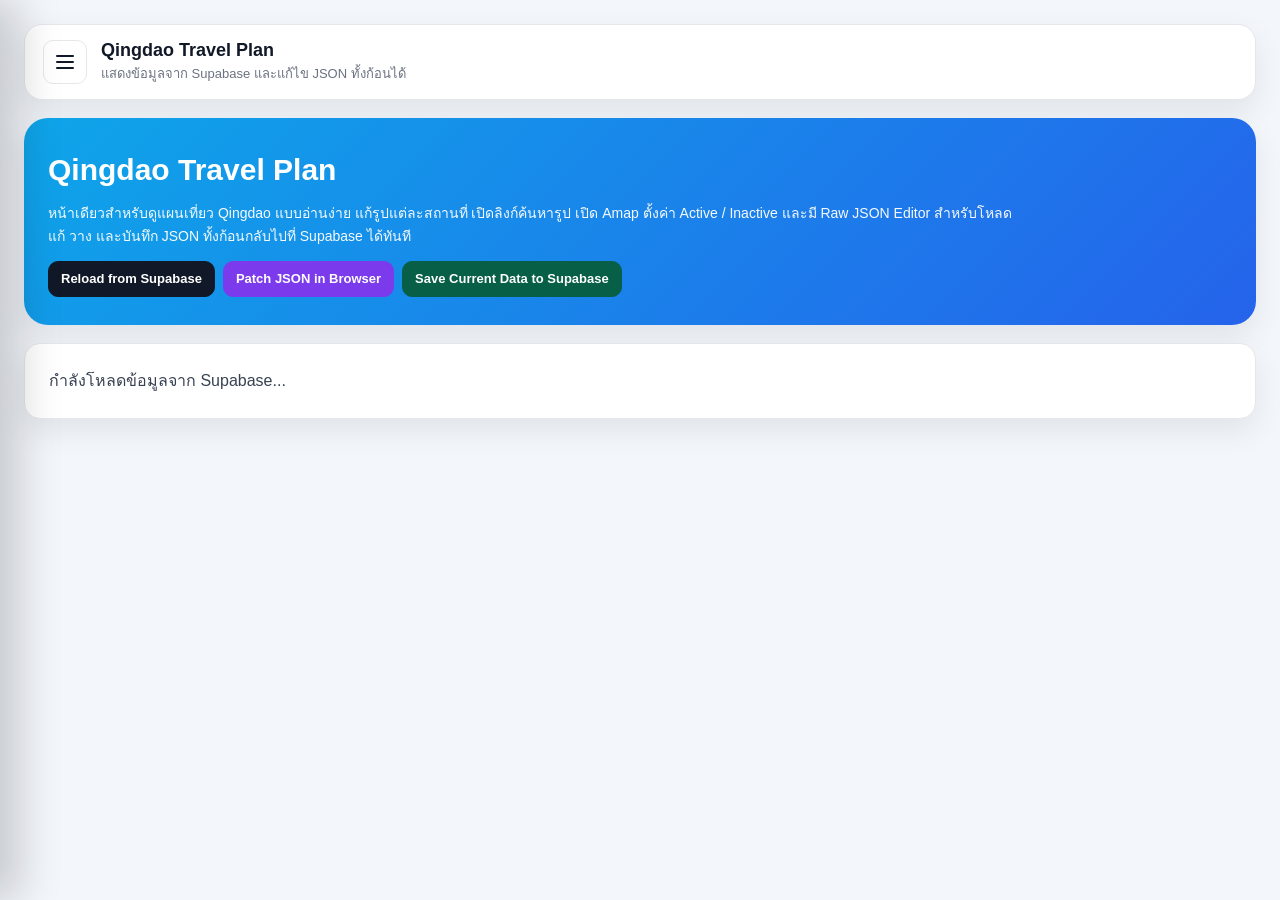
==== commit bd9f59dd: "travel" ====
--- a/app/index.html
+++ b/app/index.html
@@ -33,8 +33,8 @@
       --teal-soft: #ccfbf1;
       --shadow: 0 12px 30px rgba(0, 0, 0, 0.08);
       --radius: 18px;
-      --sidebar-width: 280px;
-      --sidebar-mobile-width: min(88vw, 320px);
+      --sidebar-width: 320px;
+      --sidebar-mobile-width: min(88vw, 340px);
     }
 
     body {
@@ -44,7 +44,7 @@
       line-height: 1.6;
     }
 
-    body.sidebar-open-mobile {
+    body.sidebar-open {
       overflow: hidden;
     }
 
@@ -53,6 +53,83 @@
       margin: 0 auto;
       display: grid;
       gap: 18px;
+    }
+
+    .topbar {
+      background: var(--card);
+      border: 1px solid var(--line);
+      border-radius: 18px;
+      box-shadow: var(--shadow);
+      padding: 14px 18px;
+      display: flex;
+      align-items: center;
+      justify-content: flex-start;
+      gap: 14px;
+    }
+
+    .topbar-left {
+      min-width: 0;
+      flex: 1;
+    }
+
+    .topbar-title {
+      font-size: 18px;
+      font-weight: 700;
+      color: #111827;
+      line-height: 1.3;
+    }
+
+    .topbar-subtitle {
+      font-size: 13px;
+      color: var(--muted);
+      margin-top: 2px;
+    }
+
+    .hamburger-btn {
+      width: 44px;
+      height: 44px;
+      border: 1px solid var(--line);
+      background: #ffffff;
+      color: #111827;
+      border-radius: 10px;
+      cursor: pointer;
+      display: inline-flex;
+      align-items: center;
+      justify-content: center;
+      flex-shrink: 0;
+      transition: 0.2s ease;
+    }
+
+    .hamburger-btn:hover {
+      background: #f9fafb;
+    }
+
+    .hamburger-icon {
+      position: relative;
+      width: 18px;
+      height: 14px;
+      display: inline-block;
+    }
+
+    .hamburger-icon span {
+      position: absolute;
+      left: 0;
+      width: 100%;
+      height: 2px;
+      background: #111827;
+      border-radius: 999px;
+    }
+
+    .hamburger-icon span:nth-child(1) {
+      top: 0;
+    }
+
+    .hamburger-icon span:nth-child(2) {
+      top: 6px;
+    }
+
+    .hamburger-icon span:nth-child(3) {
+      top: 12px;
     }
 
     .hero {
@@ -79,19 +156,6 @@
       gap: 8px;
       flex-wrap: wrap;
       margin-top: 14px;
-    }
-
-    .page-layout {
-      display: grid;
-      grid-template-columns: var(--sidebar-width) minmax(0, 1fr);
-      gap: 18px;
-      align-items: start;
-    }
-
-    .sidebar-desktop {
-      display: block;
-      position: sticky;
-      top: 24px;
     }
 
     .main-content {
@@ -296,33 +360,63 @@
       border-color: #d1d5db;
     }
 
-    .btn-toggle-active {
-      background: var(--teal-soft);
-      color: var(--teal);
+    .btn-format {
+      background: #eff6ff;
+      color: #1d4ed8;
+      border-color: #bfdbfe;
+    }
+
+    .btn-json-load {
+      background: #ecfeff;
+      color: #0f766e;
       border-color: #99f6e4;
     }
 
-    .btn-toggle-inactive {
-      background: var(--red-soft);
-      color: var(--red);
-      border-color: #fecaca;
-    }
-
-    .mobile-filter-bar {
-      display: none;
-    }
-
-    .sidebar-toggle {
-      width: 100%;
-      background: var(--dark);
+    .btn-json-save {
+      background: #111827;
       color: #ffffff;
-      border: 1px solid var(--dark);
-      border-radius: 14px;
-      padding: 12px 14px;
-      font-size: 14px;
-      font-weight: 700;
-      cursor: pointer;
-      box-shadow: var(--shadow);
+      border-color: #111827;
+    }
+
+    .btn-paste {
+      background: #ecfdf5;
+      color: #047857;
+      border-color: #a7f3d0;
+    }
+
+    .sidebar-overlay {
+      position: fixed;
+      inset: 0;
+      background: rgba(17, 24, 39, 0.56);
+      z-index: 9998;
+      opacity: 0;
+      pointer-events: none;
+      transition: opacity 0.25s ease;
+    }
+
+    .sidebar-overlay.show {
+      opacity: 1;
+      pointer-events: auto;
+    }
+
+    .sidebar-drawer {
+      position: fixed;
+      top: 0;
+      left: 0;
+      width: var(--sidebar-width);
+      max-width: 100%;
+      height: 100vh;
+      background: var(--bg);
+      z-index: 9999;
+      overflow-y: auto;
+      transform: translateX(-100%);
+      transition: transform 0.25s ease;
+      box-shadow: 20px 0 40px rgba(0, 0, 0, 0.18);
+      padding: 18px;
+    }
+
+    .sidebar-drawer.show {
+      transform: translateX(0);
     }
 
     .sidebar-menu {
@@ -334,6 +428,13 @@
       display: grid;
       gap: 4px;
       margin-bottom: 2px;
+    }
+
+    .sidebar-menu-header-top {
+      display: flex;
+      align-items: center;
+      justify-content: space-between;
+      gap: 12px;
     }
 
     .sidebar-menu-header h3 {
@@ -408,30 +509,76 @@
       color: #111827;
     }
 
-    .status-pill {
+    .place-inactive {
+      opacity: 0.72;
+    }
+
+    .toggle-wrap {
       display: inline-flex;
       align-items: center;
-      width: fit-content;
-      min-height: 28px;
-      padding: 4px 10px;
+      gap: 10px;
+      margin-top: 10px;
+      flex-wrap: wrap;
+    }
+
+    .toggle-switch {
+      position: relative;
+      width: 52px;
+      height: 30px;
+      display: inline-block;
+    }
+
+    .toggle-switch input {
+      opacity: 0;
+      width: 0;
+      height: 0;
+      position: absolute;
+    }
+
+    .toggle-slider {
+      position: absolute;
+      inset: 0;
+      cursor: pointer;
+      background: #d1d5db;
       border-radius: 999px;
-      font-size: 11px;
+      transition: 0.2s ease;
+      border: 1px solid #cbd5e1;
+    }
+
+    .toggle-slider::before {
+      content: "";
+      position: absolute;
+      width: 22px;
+      height: 22px;
+      left: 3px;
+      top: 3px;
+      background: #ffffff;
+      border-radius: 999px;
+      transition: 0.2s ease;
+      box-shadow: 0 2px 6px rgba(0, 0, 0, 0.18);
+    }
+
+    .toggle-switch input:checked + .toggle-slider {
+      background: #10b981;
+      border-color: #10b981;
+    }
+
+    .toggle-switch input:checked + .toggle-slider::before {
+      transform: translateX(22px);
+    }
+
+    .toggle-label {
+      font-size: 13px;
       font-weight: 700;
-      margin-top: 8px;
-    }
-
-    .status-pill.active {
-      background: var(--teal-soft);
-      color: var(--teal);
-    }
-
-    .status-pill.inactive {
-      background: var(--red-soft);
-      color: var(--red);
-    }
-
-    .place-inactive {
-      opacity: 0.72;
+      color: #374151;
+    }
+
+    .toggle-label.active {
+      color: #047857;
+    }
+
+    .toggle-label.inactive {
+      color: #b91c1c;
     }
 
     .footer-note {
@@ -455,7 +602,7 @@
       pointer-events: none;
       transform: translateY(10px);
       transition: all 0.2s ease;
-      z-index: 9999;
+      z-index: 10001;
     }
 
     .toast.show {
@@ -615,56 +762,61 @@
       justify-content: flex-end;
     }
 
-    .mobile-sidebar-overlay {
-      display: none;
-    }
-
-    .mobile-sidebar-drawer {
-      display: none;
-    }
-
-    @media (max-width: 960px) {
-      .page-layout {
-        grid-template-columns: 1fr;
-      }
-
-      .sidebar-desktop {
-        display: none;
-      }
-
-      .mobile-filter-bar {
-        display: block;
-      }
-
-      .mobile-sidebar-overlay {
-        position: fixed;
-        inset: 0;
-        background: rgba(17, 24, 39, 0.56);
-        z-index: 9998;
-      }
-
-      .mobile-sidebar-overlay.show {
-        display: block;
-      }
-
-      .mobile-sidebar-drawer {
-        display: block;
-        position: fixed;
-        top: 0;
-        left: 0;
+    .json-editor-wrap {
+      display: grid;
+      gap: 12px;
+    }
+
+    .json-toolbar {
+      display: flex;
+      flex-wrap: wrap;
+      gap: 8px;
+    }
+
+    .json-textarea {
+      width: 100%;
+      min-height: 420px;
+      resize: vertical;
+      border: 1px solid var(--line);
+      border-radius: 14px;
+      padding: 14px;
+      font-size: 13px;
+      line-height: 1.55;
+      background: #0f172a;
+      color: #e5e7eb;
+      outline: none;
+      font-family: Consolas, Monaco, monospace;
+    }
+
+    .json-textarea:focus {
+      border-color: #93c5fd;
+      box-shadow: 0 0 0 3px rgba(37, 99, 235, 0.12);
+    }
+
+    .json-meta {
+      display: flex;
+      flex-wrap: wrap;
+      gap: 12px;
+      font-size: 12px;
+      color: var(--muted);
+    }
+
+    .json-status {
+      font-size: 13px;
+      font-weight: 700;
+    }
+
+    .json-status.ok {
+      color: #047857;
+    }
+
+    .json-status.error {
+      color: #b91c1c;
+    }
+
+    @media (max-width: 768px) {
+      .sidebar-drawer {
         width: var(--sidebar-mobile-width);
-        height: 100vh;
-        background: var(--bg);
-        z-index: 9999;
-        overflow-y: auto;
-        transform: translateX(-100%);
-        transition: transform 0.25s ease;
-        box-shadow: 20px 0 40px rgba(0, 0, 0, 0.18);
-        padding: 18px;
-      }
-
-      .mobile-sidebar-drawer.show {
-        transform: translateX(0);
       }
     }
 
@@ -673,6 +825,18 @@
         padding: 14px;
       }
 
+      .topbar {
+        padding: 12px 14px;
+      }
+
+      .topbar-title {
+        font-size: 16px;
+      }
+
+      .topbar-subtitle {
+        font-size: 12px;
+      }
+
       .hero {
         padding: 22px 18px;
       }
@@ -687,7 +851,8 @@
 
       .action-row,
       .top-actions,
-      .modal-actions {
+      .modal-actions,
+      .json-toolbar {
         flex-direction: column;
       }
 
@@ -706,18 +871,42 @@
         padding-left: 16px;
         padding-right: 16px;
       }
+
+      .json-textarea {
+        min-height: 340px;
+      }
     }
   </style>
 </head>
 <body>
   <div class="container">
+    <header class="topbar">
+      <button
+        class="hamburger-btn"
+        type="button"
+        onclick="toggleSidebar()"
+        aria-label="เปิดเมนู"
+        title="เปิดเมนู"
+      >
+        <span class="hamburger-icon" aria-hidden="true">
+          <span></span>
+          <span></span>
+          <span></span>
+        </span>
+      </button>
+
+      <div class="topbar-left">
+        <div class="topbar-title">Qingdao Travel Plan</div>
+        <div class="topbar-subtitle">แสดงข้อมูลจาก Supabase และแก้ไข JSON ทั้งก้อนได้</div>
+      </div>
+    </header>
+
     <section class="hero">
       <h1>Qingdao Travel Plan</h1>
       <p>
-        แผนเที่ยว Qingdao แบบอ่านง่าย รวมจุดเที่ยวประจำวัน จุดถ่ายรูป ของกิน
-        แนวทางการเดินทางในเมือง เพิ่มลิงก์รูปจากหน้าจอได้ และมีปุ่มเปิด Google Photo,
-        Instagram และ Amap สำหรับแต่ละสถานที่ กดที่รูปเพื่อเปิด modal แล้วใส่ URL รูปได้ทันที
-        พร้อมระบบตั้งค่าสถานที่เป็น Active / Inactive และบันทึกกลับ Supabase ได้ทันที
+        หน้าเดียวสำหรับดูแผนเที่ยว Qingdao แบบอ่านง่าย แก้รูปแต่ละสถานที่ เปิดลิงก์ค้นหารูป
+        เปิด Amap ตั้งค่า Active / Inactive และมี Raw JSON Editor สำหรับโหลด แก้ วาง และบันทึก JSON
+        ทั้งก้อนกลับไปที่ Supabase ได้ทันที
       </p>
 
       <div class="top-actions">
@@ -726,11 +915,11 @@
         </button>
 
         <button class="btn btn-patch" type="button" onclick="patchJsonInBrowser()">
-          Patch JSON in JS
+          Patch JSON in Browser
         </button>
 
         <button class="btn btn-save" type="button" onclick="savePatchedJsonToSupabase()">
-          Save updated JSON to Supabase
+          Save Current Data to Supabase
         </button>
       </div>
     </section>
@@ -748,108 +937,109 @@
     </section>
 
     <div id="appContent" class="hidden">
-      <div class="mobile-filter-bar">
-        <button
-          id="sidebarToggleButton"
-          class="sidebar-toggle"
-          type="button"
-          onclick="toggleMobileSidebar()"
-        >
-          เปิดเมนูเลือกวัน
-        </button>
-      </div>
-
-      <div class="page-layout">
-        <aside class="sidebar-desktop">
-          <section class="card">
-            <div class="card-body">
-              <div class="sidebar-menu">
-                <div class="sidebar-menu-header">
-                  <h3>Filter by Day</h3>
-                  <p>เลือกวันจากเมนูด้านซ้ายเพื่อกรองข้อมูลทั้งหน้า</p>
-                </div>
-
-                <div id="daySidebarMenuListDesktop" class="sidebar-menu-list"></div>
-
-                <div class="sidebar-summary">
-                  <div class="sidebar-summary-row">
-                    <span>Selected</span>
-                    <strong id="selectedDayLabelDesktop">All Days</strong>
-                  </div>
-                  <div class="sidebar-summary-row">
-                    <span>Itineraries</span>
-                    <strong id="selectedDayItineraryCountDesktop">0</strong>
-                  </div>
-                  <div class="sidebar-summary-row">
-                    <span>Places</span>
-                    <strong id="selectedDayPlaceCountDesktop">0</strong>
-                  </div>
-                </div>
+      <main class="main-content">
+        <section class="card">
+          <div class="card-body">
+            <h2 class="section-title">Raw JSON Editor</h2>
+            <p class="section-subtitle">
+              โหลด JSON ปัจจุบันจาก Supabase มาแก้ไขได้ทั้งก้อน แล้วกดบันทึกกลับไปที่คอลัมน์ <code>data</code>
+            </p>
+
+            <div class="json-editor-wrap">
+              <div class="json-toolbar">
+                <button class="btn btn-json-load" type="button" onclick="loadJsonIntoEditorFromAppData()">
+                  Load Current JSON
+                </button>
+
+                <button class="btn btn-format" type="button" onclick="formatJsonEditor()">
+                  Format JSON
+                </button>
+
+                <button class="btn btn-copy" type="button" onclick="copyJsonEditorContent()">
+                  Copy JSON
+                </button>
+
+                <button class="btn btn-paste" type="button" onclick="pasteJsonEditorContent()">
+                  Paste JSON
+                </button>
+
+                <button class="btn btn-json-save" type="button" onclick="saveEntireJsonFromEditorToSupabase()">
+                  Save Whole JSON to Supabase
+                </button>
               </div>
+
+              <div class="json-meta">
+                <span id="jsonEditorStatus" class="json-status ok">JSON พร้อมใช้งาน</span>
+                <span>Slug: <strong>qingdao-plan</strong></span>
+                <span>Table: <strong>travel_plans</strong></span>
+              </div>
+
+              <textarea
+                id="rawJsonEditor"
+                class="json-textarea"
+                spellcheck="false"
+                placeholder="JSON data จาก Supabase จะแสดงตรงนี้"
+                oninput="validateJsonEditorRealtime()"
+              ></textarea>
             </div>
-          </section>
-        </aside>
-
-        <main class="main-content">
-          <section class="card">
-            <div class="card-body">
-              <h2 class="section-title">ภาพรวมทริป</h2>
-              <p class="section-subtitle">สรุปหมวดสถานที่หลักของทริป</p>
-              <div class="tag-row" id="summaryTags"></div>
-            </div>
-          </section>
-
-          <section class="card">
-            <div class="card-body">
-              <h2 class="section-title">Itinerary</h2>
-              <p class="section-subtitle">แผนเที่ยวรายวัน</p>
-              <div id="itineraryList" class="timeline"></div>
-            </div>
-          </section>
-
-          <div class="footer-note">
-            หน้าเว็บนี้โหลดข้อมูลจาก Supabase โดยใช้ <code>slug = qingdao-plan</code>
           </div>
-        </main>
-      </div>
+        </section>
+
+        <section class="card">
+          <div class="card-body">
+            <h2 class="section-title">ภาพรวมทริป</h2>
+            <p class="section-subtitle">สรุปหมวดสถานที่หลักของทริป</p>
+            <div class="tag-row" id="summaryTags"></div>
+          </div>
+        </section>
+
+        <section class="card">
+          <div class="card-body">
+            <h2 class="section-title">Itinerary</h2>
+            <p class="section-subtitle">แผนเที่ยวรายวัน</p>
+            <div id="itineraryList" class="timeline"></div>
+          </div>
+        </section>
+
+        <div class="footer-note">
+          หน้าเว็บนี้โหลดข้อมูลจาก Supabase โดยใช้ <code>slug = qingdao-plan</code>
+        </div>
+      </main>
     </div>
   </div>
 
-  <div
-    id="mobileSidebarOverlay"
-    class="mobile-sidebar-overlay"
-    onclick="closeMobileSidebar()"
-  ></div>
-
-  <aside id="mobileSidebarDrawer" class="mobile-sidebar-drawer">
+  <div id="sidebarOverlay" class="sidebar-overlay" onclick="closeSidebar()"></div>
+
+  <aside id="sidebarDrawer" class="sidebar-drawer">
     <section class="card">
       <div class="card-body">
         <div class="sidebar-menu">
           <div class="sidebar-menu-header">
-            <h3>Filter by Day</h3>
+            <div class="sidebar-menu-header-top">
+              <h3>Filter by Day</h3>
+              <button class="btn btn-close" type="button" onclick="closeSidebar()">
+                ปิด
+              </button>
+            </div>
             <p>เลือกวันเพื่อกรองข้อมูลทั้งหน้า</p>
           </div>
 
-          <div id="daySidebarMenuListMobile" class="sidebar-menu-list"></div>
+          <div id="daySidebarMenuList" class="sidebar-menu-list"></div>
 
           <div class="sidebar-summary">
             <div class="sidebar-summary-row">
               <span>Selected</span>
-              <strong id="selectedDayLabelMobile">All Days</strong>
+              <strong id="selectedDayLabel">All Days</strong>
             </div>
             <div class="sidebar-summary-row">
               <span>Itineraries</span>
-              <strong id="selectedDayItineraryCountMobile">0</strong>
+              <strong id="selectedDayItineraryCount">0</strong>
             </div>
             <div class="sidebar-summary-row">
               <span>Places</span>
-              <strong id="selectedDayPlaceCountMobile">0</strong>
+              <strong id="selectedDayPlaceCount">0</strong>
             </div>
           </div>
-
-          <button class="btn btn-close" type="button" onclick="closeMobileSidebar()">
-            ปิดเมนู
-          </button>
         </div>
       </div>
     </section>
@@ -914,7 +1104,7 @@
 
     let appData = null;
     let selectedDayKey = "all";
-    let isMobileSidebarOpen = false;
+    let isSidebarOpen = false;
 
     const imageModalState = {
       type: "",
@@ -934,6 +1124,7 @@
           if (name === "Tsingtao BreweryMuseum") {
             return "Tsingtao Brewery Museum";
           }
+
           return name;
         });
       }
@@ -972,7 +1163,6 @@
 
     function showErrorState(message) {
       const errorElement = document.getElementById("errorState");
-
       errorElement.textContent = message || "โหลดข้อมูลจาก Supabase ไม่สำเร็จ";
 
       document.getElementById("loadingState").classList.add("hidden");
@@ -997,7 +1187,6 @@
 
     function showToast(message) {
       const toastElement = document.getElementById("toast");
-
       toastElement.textContent = message;
       toastElement.classList.add("show");
 
@@ -1048,169 +1237,6 @@
       appData = normalizeAppData(planRow.data);
     }
 
-    function getPlaceByName(name) {
-      if (!appData || !Array.isArray(appData.places)) {
-        return null;
-      }
-
-      return appData.places.find(function(place) {
-        return place.name === name;
-      }) || null;
-    }
-
-    function isPlaceActive(place) {
-      if (!place) {
-        return false;
-      }
-
-      return place.active !== false;
-    }
-
-    function getActivePlaceByName(name) {
-      const place = getPlaceByName(name);
-
-      if (!isPlaceActive(place)) {
-        return null;
-      }
-
-      return place;
-    }
-
-    function getImageUrl(place) {
-      if (place && place.image) {
-        return place.image;
-      }
-
-      const label = encodeURIComponent(place && place.name ? place.name : "No Image");
-      return "https://via.placeholder.com/800x500?text=" + label;
-    }
-
-    function getCurrentModalPreviewUrl() {
-      if (imageModalState.inputValue && imageModalState.inputValue.trim()) {
-        return imageModalState.inputValue.trim();
-      }
-
-      if (imageModalState.type === "hotel" && appData && appData.hotel) {
-        return getImageUrl(appData.hotel);
-      }
-
-      if (imageModalState.type === "place") {
-        const place = getPlaceByName(imageModalState.placeName);
-
-        if (place) {
-          return getImageUrl(place);
-        }
-      }
-
-      return "https://via.placeholder.com/800x500?text=No+Image";
-    }
-
-    function updateModalPreview() {
-      const previewImage = document.getElementById("modalPreview");
-
-      if (!previewImage) {
-        return;
-      }
-
-      previewImage.src = getCurrentModalPreviewUrl();
-    }
-
-    function openHotelImageModal() {
-      if (!appData || !appData.hotel) {
-        return;
-      }
-
-      imageModalState.type = "hotel";
-      imageModalState.placeName = "";
-      imageModalState.inputValue = appData.hotel.image || "";
-
-      document.getElementById("modalTitle").textContent = "แก้ลิงก์รูปโรงแรม";
-      document.getElementById("modalSubtitle").textContent = appData.hotel.name || "Hotel";
-      document.getElementById("modalImageUrl").value = imageModalState.inputValue;
-
-      updateModalPreview();
-      document.getElementById("imageModal").classList.add("show");
-    }
-
-    function openPlaceImageModal(placeName) {
-      const place = getPlaceByName(placeName);
-
-      if (!place) {
-        showToast("ไม่พบสถานที่");
-        return;
-      }
-
-      imageModalState.type = "place";
-      imageModalState.placeName = placeName;
-      imageModalState.inputValue = place.image || "";
-
-      document.getElementById("modalTitle").textContent = "แก้ลิงก์รูปสถานที่";
-      document.getElementById("modalSubtitle").textContent = place.name || "Place";
-      document.getElementById("modalImageUrl").value = imageModalState.inputValue;
-
-      updateModalPreview();
-      document.getElementById("imageModal").classList.add("show");
-    }
-
-    function closeImageModal() {
-      document.getElementById("imageModal").classList.remove("show");
-      imageModalState.type = "";
-      imageModalState.placeName = "";
-      imageModalState.inputValue = "";
-    }
-
-    function handleModalBackdropClick(event) {
-      if (event.target.id === "imageModal") {
-        closeImageModal();
-      }
-    }
-
-    function handleModalUrlInput(value) {
-      imageModalState.inputValue = value;
-      updateModalPreview();
-    }
-
-    function clearModalImage() {
-      imageModalState.inputValue = "";
-      document.getElementById("modalImageUrl").value = "";
-      updateModalPreview();
-    }
-
-    async function saveModalImageToSupabase() {
-      try {
-        if (!appData) {
-          showToast("ยังไม่มีข้อมูล");
-          return;
-        }
-
-        const imageUrl = imageModalState.inputValue.trim();
-
-        if (imageModalState.type === "hotel") {
-          appData.hotel.image = imageUrl;
-        } else if (imageModalState.type === "place") {
-          const place = getPlaceByName(imageModalState.placeName);
-
-          if (!place) {
-            showToast("ไม่พบสถานที่");
-            return;
-          }
-
-          place.image = imageUrl;
-        } else {
-          showToast("ไม่พบรายการที่กำลังแก้");
-          return;
-        }
-
-        await updatePlanDataInSupabase(appData);
-        renderApp();
-        closeImageModal();
-        showToast("บันทึกลิงก์รูปลง Supabase แล้ว");
-      } catch (error) {
-        console.error("saveModalImageToSupabase error:", error);
-        showToast("บันทึกลิงก์รูปไม่สำเร็จ");
-      }
-    }
-
     function escapeForJs(text) {
       return String(text)
         .replace(/\\/g, "\\\\")
@@ -1225,6 +1251,329 @@
         .replace(/>/g, "&gt;")
         .replace(/"/g, "&quot;")
         .replace(/'/g, "&#039;");
+    }
+
+    function getRawJsonEditorElement() {
+      return document.getElementById("rawJsonEditor");
+    }
+
+    function getJsonEditorStatusElement() {
+      return document.getElementById("jsonEditorStatus");
+    }
+
+    function setJsonEditorStatus(message, isError) {
+      const statusElement = getJsonEditorStatusElement();
+
+      if (!statusElement) {
+        return;
+      }
+
+      statusElement.textContent = message || "";
+
+      if (isError) {
+        statusElement.classList.remove("ok");
+        statusElement.classList.add("error");
+      } else {
+        statusElement.classList.remove("error");
+        statusElement.classList.add("ok");
+      }
+    }
+
+    function getPrettyJsonString(value) {
+      return JSON.stringify(value, null, 2);
+    }
+
+    function loadJsonIntoEditorFromAppData() {
+      if (!appData) {
+        setJsonEditorStatus("ยังไม่มีข้อมูล JSON", true);
+        showToast("ยังไม่มีข้อมูล JSON");
+        return;
+      }
+
+      const editor = getRawJsonEditorElement();
+      editor.value = getPrettyJsonString(appData);
+      setJsonEditorStatus("โหลด JSON ปัจจุบันแล้ว", false);
+    }
+
+    function validateJsonEditorRealtime() {
+      const editor = getRawJsonEditorElement();
+      const text = editor.value.trim();
+
+      if (!text) {
+        setJsonEditorStatus("JSON ว่างอยู่", true);
+        return;
+      }
+
+      try {
+        JSON.parse(text);
+        setJsonEditorStatus("JSON ถูกต้อง", false);
+      } catch (error) {
+        setJsonEditorStatus("JSON ไม่ถูกต้อง: " + error.message, true);
+      }
+    }
+
+    function formatJsonEditor() {
+      try {
+        const editor = getRawJsonEditorElement();
+        const parsed = JSON.parse(editor.value || "{}");
+        editor.value = JSON.stringify(parsed, null, 2);
+        setJsonEditorStatus("จัดรูปแบบ JSON แล้ว", false);
+        showToast("Format JSON แล้ว");
+      } catch (error) {
+        console.error("formatJsonEditor error:", error);
+        setJsonEditorStatus("Format ไม่สำเร็จ: " + error.message, true);
+        showToast("JSON ไม่ถูกต้อง");
+      }
+    }
+
+    async function copyJsonEditorContent() {
+      const editor = getRawJsonEditorElement();
+
+      try {
+        if (navigator.clipboard && window.isSecureContext) {
+          await navigator.clipboard.writeText(editor.value);
+        } else {
+          editor.select();
+          document.execCommand("copy");
+          window.getSelection().removeAllRanges();
+        }
+
+        showToast("คัดลอก JSON แล้ว");
+      } catch (error) {
+        console.error("copyJsonEditorContent error:", error);
+        showToast("คัดลอก JSON ไม่สำเร็จ");
+      }
+    }
+
+   async function pasteJsonEditorContent() {
+  const editor = getRawJsonEditorElement();
+
+  try {
+    if (!navigator.clipboard || !window.isSecureContext) {
+      setJsonEditorStatus("Browser นี้ไม่รองรับ Clipboard Paste อัตโนมัติ", true);
+      showToast("Paste อัตโนมัติไม่ได้ใน browser นี้");
+      return;
+    }
+
+    const clipboardText = await navigator.clipboard.readText();
+
+    editor.value = "";
+
+    if (!clipboardText) {
+      setJsonEditorStatus("Clipboard ว่าง", true);
+      showToast("ไม่มีข้อความใน clipboard");
+      return;
+    }
+
+    try {
+      const parsed = JSON.parse(clipboardText);
+      editor.value = JSON.stringify(parsed, null, 2);
+      setJsonEditorStatus("วางและจัดรูปแบบ JSON แล้ว", false);
+      showToast("ล้างของเก่าและวาง JSON แล้ว");
+    } catch (jsonError) {
+      editor.value = clipboardText.trim();
+      validateJsonEditorRealtime();
+      showToast("ล้างของเก่าและวางข้อความแล้ว");
+    }
+  } catch (error) {
+    console.error("pasteJsonEditorContent error:", error);
+    setJsonEditorStatus("Paste ไม่สำเร็จ: " + (error.message || "Unknown error"), true);
+    showToast("Paste JSON ไม่สำเร็จ");
+  }
+}
+
+
+    async function saveEntireJsonFromEditorToSupabase() {
+      try {
+        const editor = getRawJsonEditorElement();
+        const rawText = editor.value.trim();
+
+        if (!rawText) {
+          setJsonEditorStatus("JSON ว่าง ไม่สามารถบันทึกได้", true);
+          showToast("JSON ว่าง");
+          return;
+        }
+
+        const parsedJson = JSON.parse(rawText);
+        const normalizedJson = normalizeAppData(parsedJson);
+
+        await updatePlanDataInSupabase(normalizedJson);
+
+        appData = normalizedJson;
+        renderApp();
+        loadJsonIntoEditorFromAppData();
+
+        setJsonEditorStatus("บันทึก JSON ทั้งก้อนลง Supabase สำเร็จ", false);
+        showToast("บันทึก JSON ทั้งก้อนแล้ว");
+      } catch (error) {
+        console.error("saveEntireJsonFromEditorToSupabase error:", error);
+        setJsonEditorStatus("บันทึกไม่สำเร็จ: " + (error.message || "Unknown error"), true);
+        showToast("บันทึก JSON ไม่สำเร็จ");
+      }
+    }
+
+    function getPlaceByName(name) {
+      if (!appData || !Array.isArray(appData.places)) {
+        return null;
+      }
+
+      return appData.places.find(function(place) {
+        return place.name === name;
+      }) || null;
+    }
+
+    function isPlaceActive(place) {
+      if (!place) {
+        return false;
+      }
+
+      return place.active !== false;
+    }
+
+    function getActivePlaceByName(name) {
+      const place = getPlaceByName(name);
+
+      if (!isPlaceActive(place)) {
+        return null;
+      }
+
+      return place;
+    }
+
+    function getImageUrl(place) {
+      if (place && place.image) {
+        return place.image;
+      }
+
+      const label = encodeURIComponent(place && place.name ? place.name : "No Image");
+      return "https://via.placeholder.com/800x500?text=" + label;
+    }
+
+    function getCurrentModalPreviewUrl() {
+      if (imageModalState.inputValue && imageModalState.inputValue.trim()) {
+        return imageModalState.inputValue.trim();
+      }
+
+      if (imageModalState.type === "hotel" && appData && appData.hotel) {
+        return getImageUrl(appData.hotel);
+      }
+
+      if (imageModalState.type === "place") {
+        const place = getPlaceByName(imageModalState.placeName);
+
+        if (place) {
+          return getImageUrl(place);
+        }
+      }
+
+      return "https://via.placeholder.com/800x500?text=No+Image";
+    }
+
+    function updateModalPreview() {
+      const previewImage = document.getElementById("modalPreview");
+
+      if (!previewImage) {
+        return;
+      }
+
+      previewImage.src = getCurrentModalPreviewUrl();
+    }
+
+    function openHotelImageModal() {
+      if (!appData || !appData.hotel) {
+        return;
+      }
+
+      imageModalState.type = "hotel";
+      imageModalState.placeName = "";
+      imageModalState.inputValue = appData.hotel.image || "";
+
+      document.getElementById("modalTitle").textContent = "แก้ลิงก์รูปโรงแรม";
+      document.getElementById("modalSubtitle").textContent = appData.hotel.name || "Hotel";
+      document.getElementById("modalImageUrl").value = imageModalState.inputValue;
+
+      updateModalPreview();
+      document.getElementById("imageModal").classList.add("show");
+    }
+
+    function openPlaceImageModal(placeName) {
+      const place = getPlaceByName(placeName);
+
+      if (!place) {
+        showToast("ไม่พบสถานที่");
+        return;
+      }
+
+      imageModalState.type = "place";
+      imageModalState.placeName = placeName;
+      imageModalState.inputValue = place.image || "";
+
+      document.getElementById("modalTitle").textContent = "แก้ลิงก์รูปสถานที่";
+      document.getElementById("modalSubtitle").textContent = place.name || "Place";
+      document.getElementById("modalImageUrl").value = imageModalState.inputValue;
+
+      updateModalPreview();
+      document.getElementById("imageModal").classList.add("show");
+    }
+
+    function closeImageModal() {
+      document.getElementById("imageModal").classList.remove("show");
+      imageModalState.type = "";
+      imageModalState.placeName = "";
+      imageModalState.inputValue = "";
+    }
+
+    function handleModalBackdropClick(event) {
+      if (event.target.id === "imageModal") {
+        closeImageModal();
+      }
+    }
+
+    function handleModalUrlInput(value) {
+      imageModalState.inputValue = value;
+      updateModalPreview();
+    }
+
+    function clearModalImage() {
+      imageModalState.inputValue = "";
+      document.getElementById("modalImageUrl").value = "";
+      updateModalPreview();
+    }
+
+    async function saveModalImageToSupabase() {
+      try {
+        if (!appData) {
+          showToast("ยังไม่มีข้อมูล");
+          return;
+        }
+
+        const imageUrl = imageModalState.inputValue.trim();
+
+        if (imageModalState.type === "hotel") {
+          appData.hotel.image = imageUrl;
+        } else if (imageModalState.type === "place") {
+          const place = getPlaceByName(imageModalState.placeName);
+
+          if (!place) {
+            showToast("ไม่พบสถานที่");
+            return;
+          }
+
+          place.image = imageUrl;
+        } else {
+          showToast("ไม่พบรายการที่กำลังแก้");
+          return;
+        }
+
+        await updatePlanDataInSupabase(appData);
+        renderApp();
+        loadJsonIntoEditorFromAppData();
+        closeImageModal();
+        showToast("บันทึกลิงก์รูปลง Supabase แล้ว");
+      } catch (error) {
+        console.error("saveModalImageToSupabase error:", error);
+        showToast("บันทึกลิงก์รูปไม่สำเร็จ");
+      }
     }
 
     function createImageHtml(place, modalAction) {
@@ -1247,7 +1596,6 @@
           await navigator.clipboard.writeText(text);
         } else {
           const textarea = document.createElement("textarea");
-
           textarea.value = text;
           textarea.style.position = "fixed";
           textarea.style.left = "-9999px";
@@ -1281,12 +1629,23 @@
       return "https://uri.amap.com/marker?position=" + place.lng + "," + place.lat + "&name=" + placeName;
     }
 
-    function createStatusPill(place) {
+    function createActiveToggle(place) {
       const active = isPlaceActive(place);
 
       return `
-        <div class="status-pill ${active ? "active" : "inactive"}">
-          ${active ? "Active" : "Inactive"}
+        <div class="toggle-wrap">
+          <label class="toggle-switch">
+            <input
+              type="checkbox"
+              ${active ? "checked" : ""}
+              onchange="togglePlaceActive('${escapeForJs(place.name)}')"
+            />
+            <span class="toggle-slider"></span>
+          </label>
+
+          <span class="toggle-label ${active ? "active" : "inactive"}">
+            ${active ? "Active" : "Inactive"}
+          </span>
         </div>
       `;
     }
@@ -1296,7 +1655,6 @@
       const googlePhotosLink = buildGooglePhotosLink(place);
       const instagramLink = buildInstagramSearchLink(place);
       const amapLink = buildAmapLink(place);
-      const active = isPlaceActive(place);
 
       return `
         <div class="action-row">
@@ -1315,15 +1673,9 @@
           <a class="btn btn-map" href="${amapLink}" target="_blank" rel="noopener noreferrer">
             เปิด Amap
           </a>
-
-          <button
-            class="btn ${active ? "btn-toggle-inactive" : "btn-toggle-active"}"
-            type="button"
-            onclick="togglePlaceActive('${escapeForJs(place.name)}')"
-          >
-            ${active ? "Set Inactive" : "Set Active"}
-          </button>
         </div>
+
+        ${createActiveToggle(place)}
       `;
     }
 
@@ -1404,46 +1756,25 @@
       };
     }
 
-    function isMobileLayout() {
-      return window.innerWidth <= 960;
-    }
-
-    function openMobileSidebar() {
-      if (!isMobileLayout()) {
-        return;
-      }
-
-      isMobileSidebarOpen = true;
-      document.body.classList.add("sidebar-open-mobile");
-      document.getElementById("mobileSidebarOverlay").classList.add("show");
-      document.getElementById("mobileSidebarDrawer").classList.add("show");
-      document.getElementById("sidebarToggleButton").textContent = "ปิดเมนูเลือกวัน";
-    }
-
-    function closeMobileSidebar() {
-      isMobileSidebarOpen = false;
-      document.body.classList.remove("sidebar-open-mobile");
-      document.getElementById("mobileSidebarOverlay").classList.remove("show");
-      document.getElementById("mobileSidebarDrawer").classList.remove("show");
-
-      const toggleButton = document.getElementById("sidebarToggleButton");
-
-      if (toggleButton) {
-        toggleButton.textContent = "เปิดเมนูเลือกวัน";
-      }
-    }
-
-    function toggleMobileSidebar() {
-      if (isMobileSidebarOpen) {
-        closeMobileSidebar();
+    function openSidebar() {
+      isSidebarOpen = true;
+      document.body.classList.add("sidebar-open");
+      document.getElementById("sidebarOverlay").classList.add("show");
+      document.getElementById("sidebarDrawer").classList.add("show");
+    }
+
+    function closeSidebar() {
+      isSidebarOpen = false;
+      document.body.classList.remove("sidebar-open");
+      document.getElementById("sidebarOverlay").classList.remove("show");
+      document.getElementById("sidebarDrawer").classList.remove("show");
+    }
+
+    function toggleSidebar() {
+      if (isSidebarOpen) {
+        closeSidebar();
       } else {
-        openMobileSidebar();
-      }
-    }
-
-    function syncResponsiveState() {
-      if (!isMobileLayout()) {
-        closeMobileSidebar();
+        openSidebar();
       }
     }
 
@@ -1451,10 +1782,7 @@
       selectedDayKey = dayKey;
       renderSidebarMenus();
       renderItineraries();
-
-      if (isMobileLayout()) {
-        closeMobileSidebar();
-      }
+      closeSidebar();
     }
 
     function createSidebarMenuHtml() {
@@ -1494,21 +1822,13 @@
     }
 
     function renderSidebarMenus() {
-      const desktopMenu = document.getElementById("daySidebarMenuListDesktop");
-      const mobileMenu = document.getElementById("daySidebarMenuListMobile");
-      const menuHtml = createSidebarMenuHtml();
+      const menuElement = document.getElementById("daySidebarMenuList");
       const stats = getSelectedDayStats();
 
-      desktopMenu.innerHTML = menuHtml;
-      mobileMenu.innerHTML = menuHtml;
-
-      document.getElementById("selectedDayLabelDesktop").textContent = stats.label;
-      document.getElementById("selectedDayItineraryCountDesktop").textContent = stats.itineraryCount;
-      document.getElementById("selectedDayPlaceCountDesktop").textContent = stats.placeCount;
-
-      document.getElementById("selectedDayLabelMobile").textContent = stats.label;
-      document.getElementById("selectedDayItineraryCountMobile").textContent = stats.itineraryCount;
-      document.getElementById("selectedDayPlaceCountMobile").textContent = stats.placeCount;
+      menuElement.innerHTML = createSidebarMenuHtml();
+      document.getElementById("selectedDayLabel").textContent = stats.label;
+      document.getElementById("selectedDayItineraryCount").textContent = stats.itineraryCount;
+      document.getElementById("selectedDayPlaceCount").textContent = stats.placeCount;
     }
 
     function renderSummaryTags() {
@@ -1567,7 +1887,6 @@
               `
               : ""
           }
-          ${createStatusPill(place)}
           ${createActionButtons(place)}
         </div>
       `;
@@ -1648,42 +1967,27 @@
 
     function patchPlaceImages() {
       const imageMap = {
-        "Silver Fish Street": "https://images.unsplash.com/photo-1500530855697-b586d89ba3ee?auto=format&fit=crop&w=1200&q=80",
-        "St. Michael's Cathedral": "https://images.unsplash.com/photo-1511818966892-d7d671e672a2?auto=format&fit=crop&w=1200&q=80",
-        "Yue Xikelai Square": "https://images.unsplash.com/photo-1494526585095-c41746248156?auto=format&fit=crop&w=1200&q=80",
-        "Longjiang Road": "https://images.unsplash.com/photo-1508057198894-247b23fe5ade?auto=format&fit=crop&w=1200&q=80",
-        "Qinyu Road": "https://images.unsplash.com/photo-1500375592092-40eb2168fd21?auto=format&fit=crop&w=1200&q=80",
-        "Taiping Mountain Cableway": "https://images.unsplash.com/photo-1500534314209-a25ddb2bd429?auto=format&fit=crop&w=1200&q=80",
-        "Cafe La Mansarde": "https://images.unsplash.com/photo-1509042239860-f550ce710b93?auto=format&fit=crop&w=1200&q=80",
-        "Tsingtao Brewery Museum": "https://images.unsplash.com/photo-1514362545857-3bc16c4c7d1b?auto=format&fit=crop&w=1200&q=80",
-        "Qingdao Beer Street": "https://images.unsplash.com/photo-1510812431401-41d2bd2722f3?auto=format&fit=crop&w=1200&q=80",
-        "Signal Hill Park": "https://images.unsplash.com/photo-1470770841072-f978cf4d019e?auto=format&fit=crop&w=1200&q=80",
-        "Zhongshan Road": "https://images.unsplash.com/photo-1480714378408-67cf0d13bc1b?auto=format&fit=crop&w=1200&q=80",
-        "Pichaiyuan": "https://images.unsplash.com/photo-1555396273-367ea4eb4db5?auto=format&fit=crop&w=1200&q=80",
-        "Taidong Pedestrian Street": "https://images.unsplash.com/photo-1527549993586-dff825b37782?auto=format&fit=crop&w=1200&q=80",
-        "Qingdao Botanical Garden": "https://images.unsplash.com/photo-1441974231531-c6227db76b6e?auto=format&fit=crop&w=1200&q=80",
-        "Zhanshan Temple": "https://images.unsplash.com/photo-1548013146-72479768bada?auto=format&fit=crop&w=1200&q=80",
-        "May Fourth Square": "https://images.unsplash.com/photo-1505761671935-60b3a7427bad?auto=format&fit=crop&w=1200&q=80",
-        "Olympic Sailing Center": "https://images.unsplash.com/photo-1507525428034-b723cf961d3e?auto=format&fit=crop&w=1200&q=80",
-        "Badaguan": "https://images.unsplash.com/photo-1505693416388-ac5ce068fe85?auto=format&fit=crop&w=1200&q=80",
-        "Xiaoyushan Park": "https://images.unsplash.com/photo-1501785888041-af3ef285b470?auto=format&fit=crop&w=1200&q=80",
-        "Zhanqiao Pier": "https://images.unsplash.com/photo-1500375592092-40eb2168fd21?auto=format&fit=crop&w=1200&q=80",
-        "Huilan Pavilion": "https://images.unsplash.com/photo-1468413253725-0d5181091126?auto=format&fit=crop&w=1200&q=80",
-        "Little Qingdao": "https://images.unsplash.com/photo-1468581264429-2548ef9eb732?auto=format&fit=crop&w=1200&q=80",
-        "Lu Xun Park Coast": "https://images.unsplash.com/photo-1473116763249-2faaef81ccda?auto=format&fit=crop&w=1200&q=80",
-        "Daxue Road": "https://images.unsplash.com/photo-1477959858617-67f85cf4f1df?auto=format&fit=crop&w=1200&q=80",
-        "Second Bathing Beach": "https://images.unsplash.com/photo-1493558103817-58b2924bce98?auto=format&fit=crop&w=1200&q=80",
-        "Third Bathing Beach": "https://images.unsplash.com/photo-1501959915551-4e8b96f9f47c?auto=format&fit=crop&w=1200&q=80",
-        "Princess House": "https://images.unsplash.com/photo-1512918728675-ed5a9ecdebfd?auto=format&fit=crop&w=1200&q=80",
-        "Huashi Villa": "https://images.unsplash.com/photo-1464146072230-91cabc968266?auto=format&fit=crop&w=1200&q=80",
-        "Qingdao Railway Station Facade": "https://images.unsplash.com/photo-1474487548417-781cb71495f3?auto=format&fit=crop&w=1200&q=80",
-        "Sha Zi Kou Village": "https://images.unsplash.com/photo-1468413253725-0d5181091126?auto=format&fit=crop&w=1200&q=80",
-        "Laoshan Scenic Area": "https://images.unsplash.com/photo-1464822759023-fed622ff2c3b?auto=format&fit=crop&w=1200&q=80",
-        "Chun He Lou": "https://images.unsplash.com/photo-1552566626-52f8b828add9?auto=format&fit=crop&w=1200&q=80",
-        "Wang Jie Shaokao": "https://images.unsplash.com/photo-1529193591184-b1d58069ecdd?auto=format&fit=crop&w=1200&q=80",
-        "Kaihai Seafood Dumplings": "https://images.unsplash.com/photo-1515003197210-e0cd71810b5f?auto=format&fit=crop&w=1200&q=80",
-        "Pichaiyuan Food Street": "https://images.unsplash.com/photo-1517248135467-4c7edcad34c4?auto=format&fit=crop&w=1200&q=80",
-        "Taidong Night Market": "https://images.unsplash.com/photo-1533900298318-6b8da08a523e?auto=format&fit=crop&w=1200&q=80"
+        "Silver Fish Street": "https://encrypted-tbn0.gstatic.com/images?q=tbn:ANd9GcRLUvx3DceOIYIKPCDw9ZBsAt8z_1QILCSDQw&s",
+        "FUFULAND": "",
+        "St. Michael's Cathedral": "https://www.settour.com.tw/ss_img/poi/20200819/6ddf0848-3266-49c0-a80d-1075f489d3d4.jpg",
+        "Longjiang Road": "https://img.guanhai.com.cn/a/10001/202306/3cfd0c7794b9e2e6853377bd146c2d12.jpeg",
+        "Qinyu Road": "https://encrypted-tbn0.gstatic.com/images?q=tbn:ANd9GcS6Qs0pno8YvCUgUNn6iv2zPmz4ieZ65m-Tuw&s",
+        "Taiping Mountain Cableway": "https://encrypted-tbn0.gstatic.com/images?q=tbn:ANd9GcRl2utT-oYQ-w9d1E6bPX1FVuYJ83tWR2cEDw&s",
+        "Cafe La Mansarde": "https://encrypted-tbn0.gstatic.com/images?q=tbn:ANd9GcRuWHUk4I7fQcNb2sdsbBfLb7c8dEJQD-4k_A&s",
+        "Tsingtao Brewery Museum": "https://encrypted-tbn0.gstatic.com/images?q=tbn:ANd9GcRPrlV7Cg-RlIOtDewD6YYv9yeQpxHM3fVg0Q&s",
+        "Qingdao Beer Street": "https://news.qingdaonews.com/images/2024-07/13/4f4d6313-1159-4e5e-a38b-b7eb7b98bd1b.jpg.2",
+        "Signal Hill Park": "https://encrypted-tbn0.gstatic.com/images?q=tbn:ANd9GcS79Lrl9LST2-YbGlqbSQtJw0Yx7hnUBQamTQ&s",
+        "Zhongshan Road": "https://encrypted-tbn0.gstatic.com/images?q=tbn:ANd9GcTy5XEwAJHtJvDVu7gniJ891jE9tMS344HtVA&s",
+        "Pichaiyuan": "https://encrypted-tbn0.gstatic.com/images?q=tbn:ANd9GcROANkNJzjS-h6KHecw-i0JtxBAX_WJx3XX3Q&s",
+        "Taidong Pedestrian Street": "https://encrypted-tbn0.gstatic.com/images?q=tbn:ANd9GcTl91ehhKAXAPuESGJr3KselHc98sWAR4QKJg&s",
+        "Qingdao Botanical Garden": "https://encrypted-tbn0.gstatic.com/images?q=tbn:ANd9GcR51baFVrxyYIZJR119UV2tIfimgzS7dI4N1Q&s",
+        "Zhanshan Temple": "https://encrypted-tbn0.gstatic.com/images?q=tbn:ANd9GcRsHBbOP_CTednlNd1YmiJ2_Cz_7t48wwZ7MA&s",
+        "May Fourth Square": "https://encrypted-tbn0.gstatic.com/images?q=tbn:ANd9GcTqa9iQoEhiis0NEh32d0AUvze3U8pq4NqQTQ&s",
+        "Olympic Sailing Center": "https://encrypted-tbn0.gstatic.com/images?q=tbn:ANd9GcRanNuZLWtPHa75RXNOmjg1ohypOgzoditJYw&s",
+        "Badaguan": "https://encrypted-tbn0.gstatic.com/images?q=tbn:ANd9GcRi3dlrbYZAAq0wCWeSc97Z7AvY3BEfmzl8AA&s",
+        "Xiaoyushan Park": "https://encrypted-tbn0.gstatic.com/images?q=tbn:ANd9GcQS9zxam0hqzXsbk7K9PRcpn-iKsffZQMcWrA&s",
+        "Sha Zi Kou Village": "https://encrypted-tbn0.gstatic.com/images?q=tbn:ANd9GcTEVwmib6N332ci958qaC96iVNmrZMAbZBjgg&s",
+        "Laoshan Scenic Area": "https://encrypted-tbn0.gstatic.com/images?q=tbn:ANd9GcT66TljbCQhg6g07CwXJ9oHmUYygv3NEQ9wwA&s"
       };
 
       Object.keys(imageMap).forEach(function(placeName) {
@@ -1747,6 +2051,7 @@
       patchPlaceImages();
 
       renderApp();
+      loadJsonIntoEditorFromAppData();
       showToast("แก้ JSON ใน browser แล้ว");
     }
 
@@ -1758,7 +2063,8 @@
         }
 
         await updatePlanDataInSupabase(appData);
-        showToast("บันทึก JSON ที่แก้แล้วกลับ Supabase สำเร็จ");
+        loadJsonIntoEditorFromAppData();
+        showToast("บันทึกข้อมูลปัจจุบันกลับ Supabase สำเร็จ");
       } catch (error) {
         console.error("savePatchedJsonToSupabase error:", error);
         showToast("บันทึกกลับ Supabase ไม่สำเร็จ");
@@ -1783,6 +2089,7 @@
 
         await updatePlanDataInSupabase(appData);
         renderApp();
+        loadJsonIntoEditorFromAppData();
         showToast(place.active ? "ตั้งค่าเป็น Active แล้ว" : "ตั้งค่าเป็น Inactive แล้ว");
       } catch (error) {
         console.error("togglePlaceActive error:", error);
@@ -1794,7 +2101,6 @@
       renderSidebarMenus();
       renderSummaryTags();
       renderItineraries();
-      syncResponsiveState();
     }
 
     async function init() {
@@ -1809,6 +2115,7 @@
 
         renderApp();
         showAppState();
+        loadJsonIntoEditorFromAppData();
       } catch (error) {
         console.error("init error:", error);
         showErrorState("โหลดข้อมูลจาก Supabase ไม่สำเร็จ: " + (error.message || "Unknown error"));
@@ -1820,8 +2127,17 @@
       showToast("โหลดข้อมูลใหม่แล้ว");
     }
 
-    function handleWindowResize() {
-      syncResponsiveState();
+    function handleKeydown(event) {
+      if (event.key === "Escape") {
+        if (document.getElementById("imageModal").classList.contains("show")) {
+          closeImageModal();
+          return;
+        }
+
+        if (isSidebarOpen) {
+          closeSidebar();
+        }
+      }
     }
 
     window.copyText = copyText;
@@ -1836,13 +2152,19 @@
     window.clearModalImage = clearModalImage;
     window.saveModalImageToSupabase = saveModalImageToSupabase;
     window.setSelectedDay = setSelectedDay;
-    window.toggleMobileSidebar = toggleMobileSidebar;
-    window.closeMobileSidebar = closeMobileSidebar;
     window.togglePlaceActive = togglePlaceActive;
-
-    window.addEventListener("resize", handleWindowResize);
+    window.toggleSidebar = toggleSidebar;
+    window.closeSidebar = closeSidebar;
+    window.loadJsonIntoEditorFromAppData = loadJsonIntoEditorFromAppData;
+    window.validateJsonEditorRealtime = validateJsonEditorRealtime;
+    window.formatJsonEditor = formatJsonEditor;
+    window.copyJsonEditorContent = copyJsonEditorContent;
+    window.pasteJsonEditorContent = pasteJsonEditorContent;
+    window.saveEntireJsonFromEditorToSupabase = saveEntireJsonFromEditorToSupabase;
+
+    window.addEventListener("keydown", handleKeydown);
 
     init();
   </script>
 </body>
-</html>+</html>
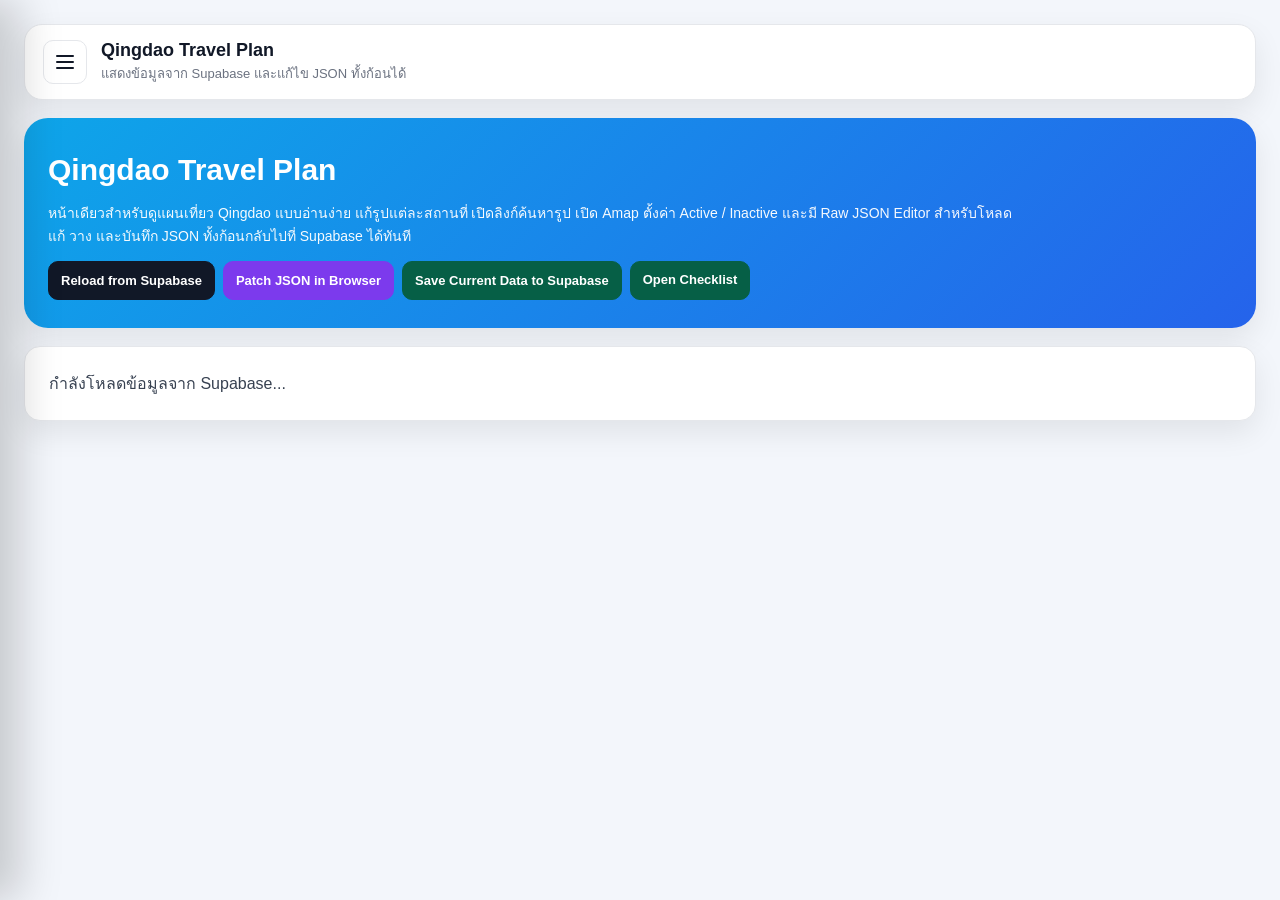
==== commit 50235715: "travel" ====
--- a/app/index.html
+++ b/app/index.html
@@ -921,6 +921,9 @@
         <button class="btn btn-save" type="button" onclick="savePatchedJsonToSupabase()">
           Save Current Data to Supabase
         </button>
+        <a class="btn btn-save" href="qingdao-checklist.html">
+    Open Checklist
+  </a>
       </div>
     </section>
 
